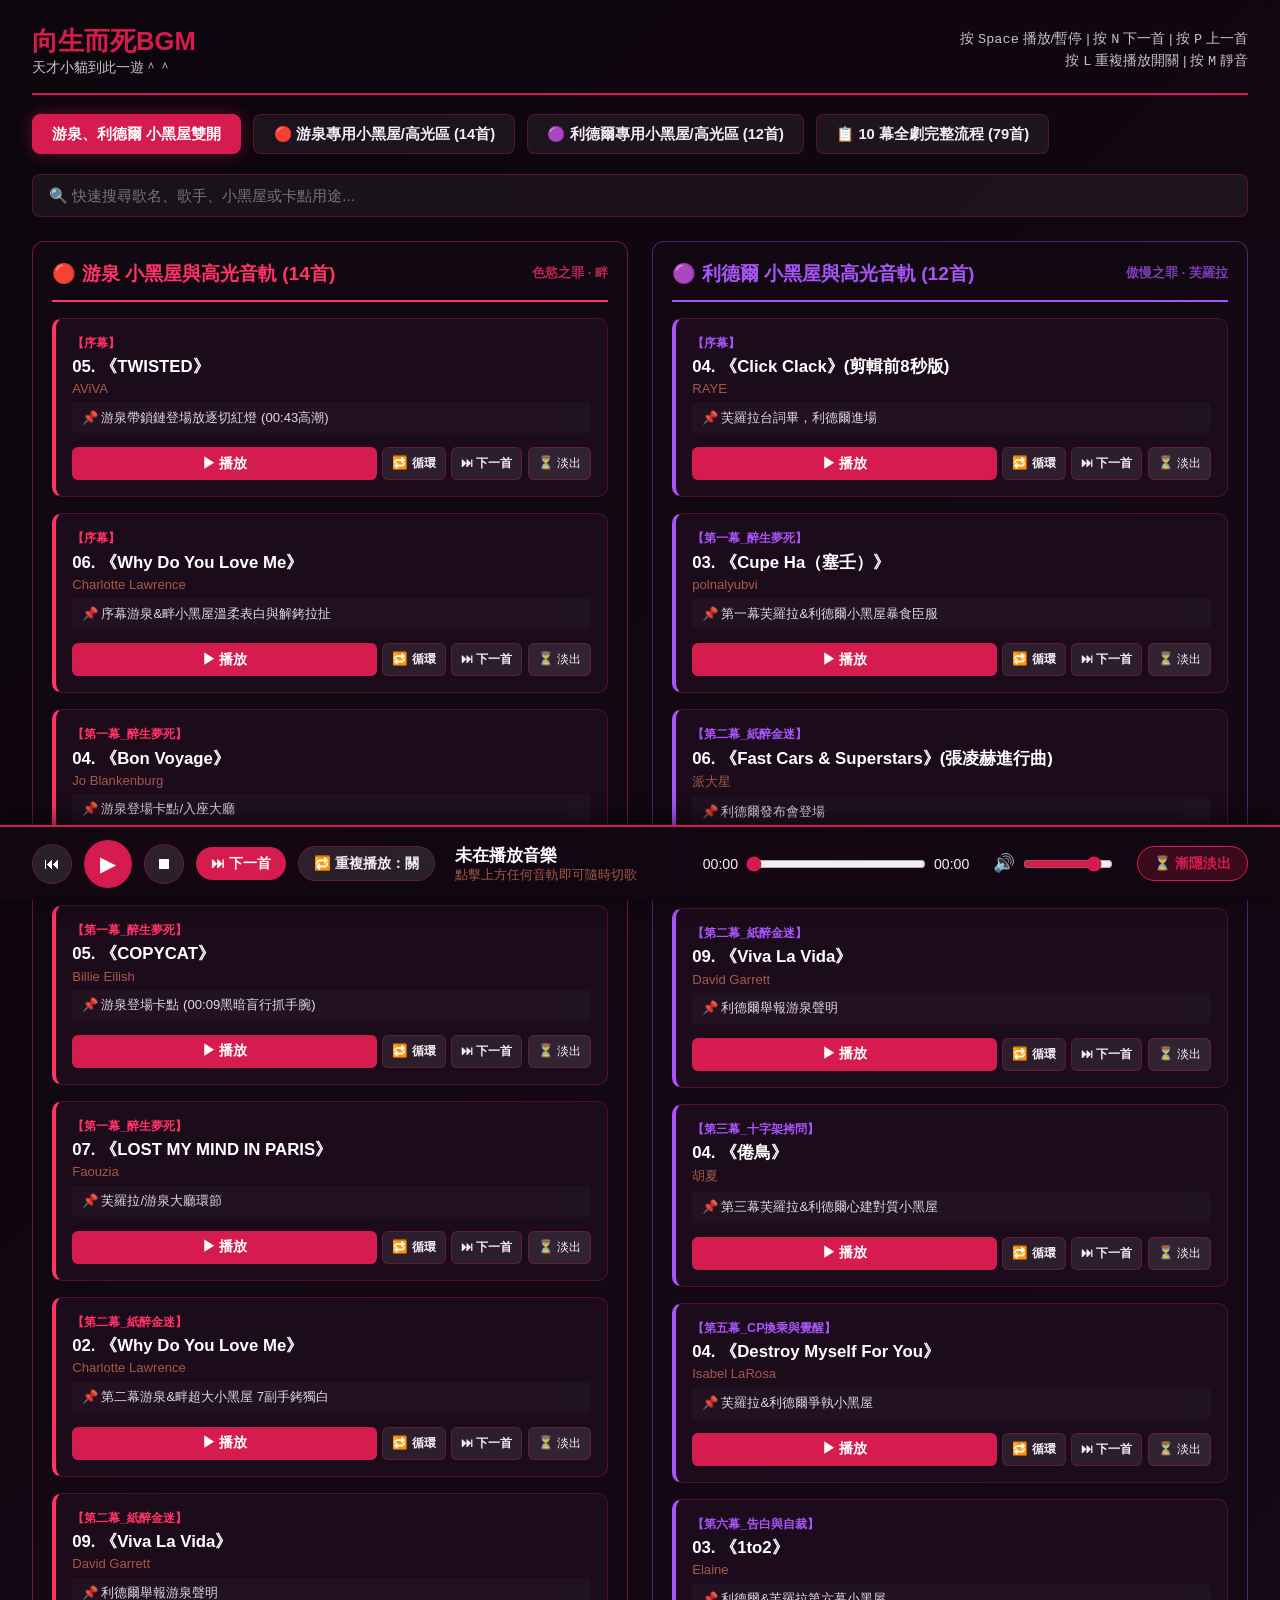
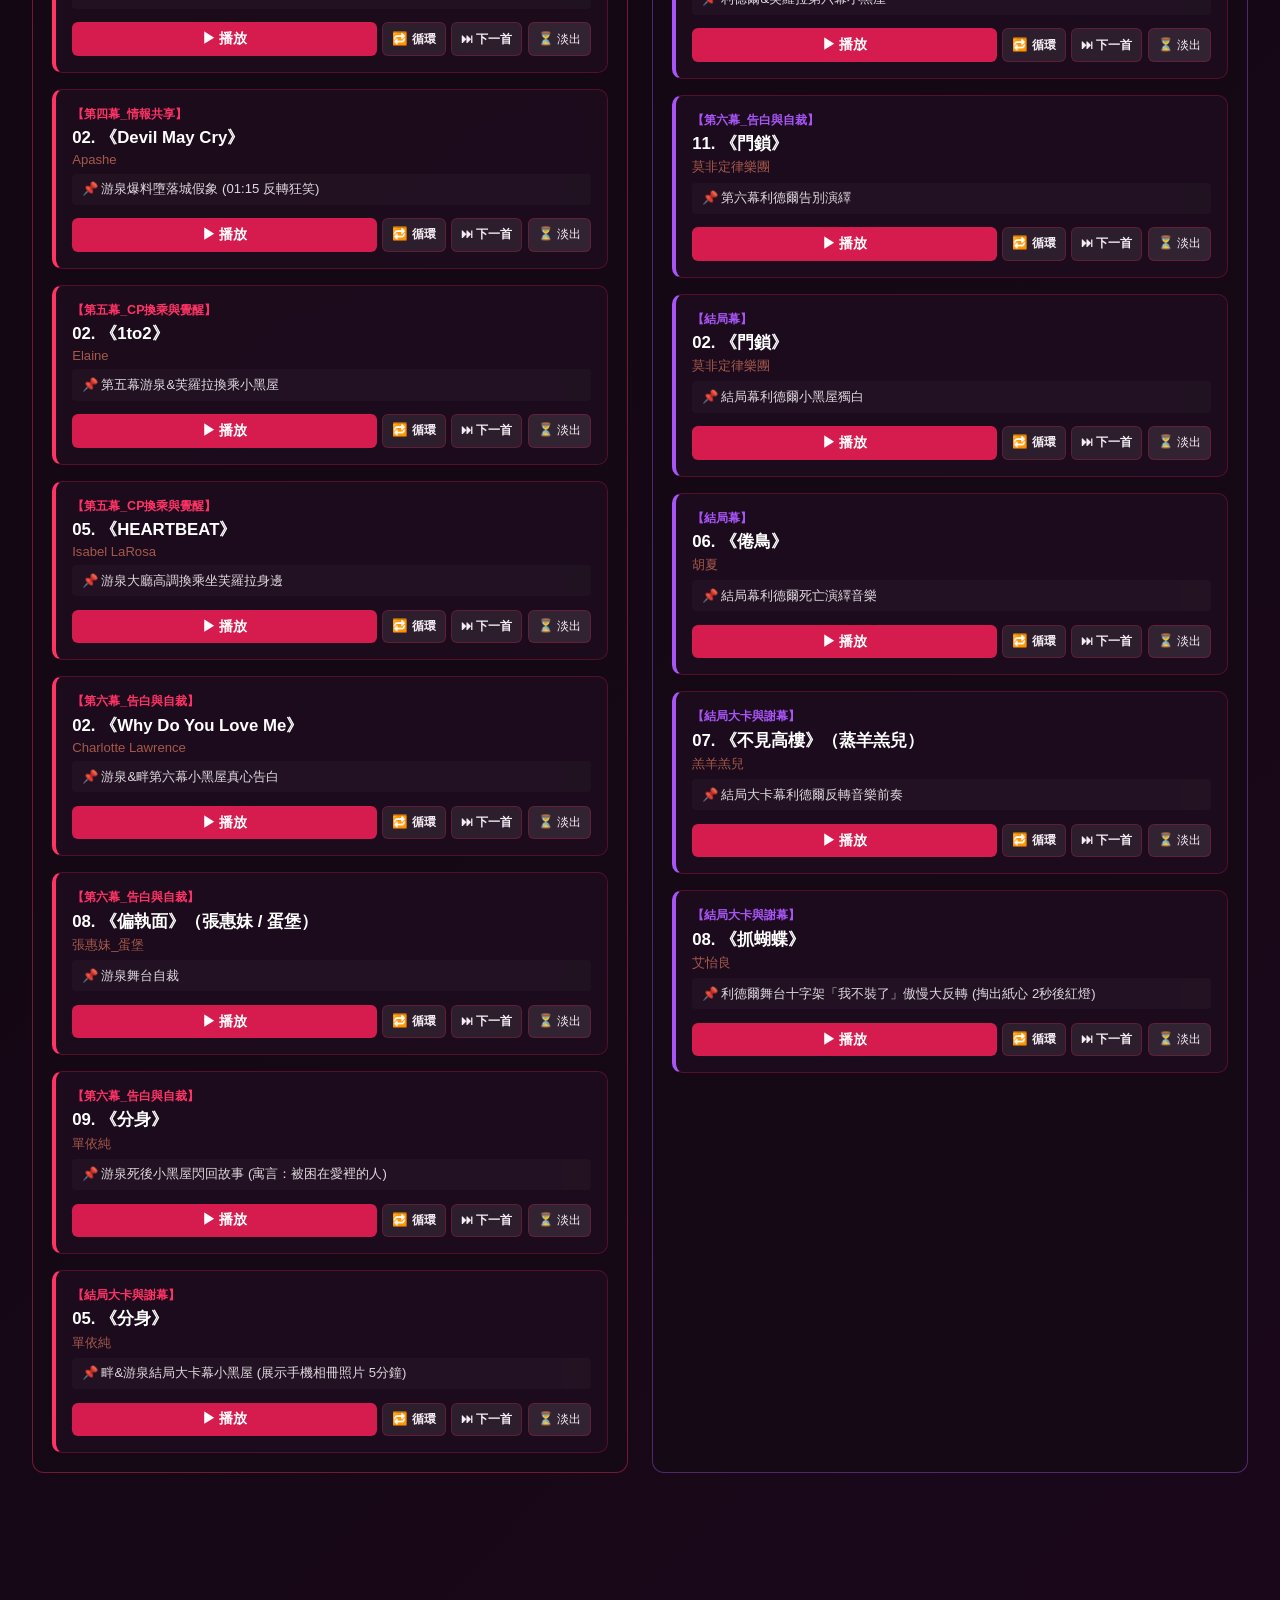
==== bgm/index.html @ a2fcfed9 "Restore custom text after concurrent agent override" ====
<!DOCTYPE html>
<html lang="zh-Hant"><head>
  <meta charset="UTF-8">
  <meta name="viewport" content="width=device-width, initial-scale=1.0">
  <title>向生而死BGM</title>
  <style>
    :root {
      --bg-color: #0d060d;
      --panel-bg: rgba(29, 13, 29, 0.9);
      --text-color: #f5eef5;
      --primary-color: #d61c4e;
      --accent-color: #e07a5f;
      --youquan-color: #ff3366;
      --liddell-color: #a855f7;
      --border-color: rgba(214, 28, 78, 0.3);
      --font-family: 'PingFang SC', 'PingFang TC', sans-serif;
    }

    * { box-sizing: border-box; margin: 0; padding: 0; }

    body {
      background: var(--bg-color);
      background-image: linear-gradient(135deg, #0d060d 0%, #1a081a 100%);
      color: var(--text-color);
      font-family: var(--font-family);
      padding: 1.5rem 2rem 6rem 2rem;
      min-height: 100vh;
    }

    header {
      display: flex; justify-content: space-between; align-items: center;
      border-bottom: 2px solid var(--primary-color); padding-bottom: 1rem; margin-bottom: 1.2rem;
    }
    header h1 { font-size: 1.6rem; color: var(--primary-color); font-weight: 800; }
    header p { font-size: 0.85rem; opacity: 0.8; }

    /* View Switcher Tabs */
    .view-switcher {
      display: flex; gap: 0.75rem; margin-bottom: 1.2rem; flex-wrap: wrap;
    }
    .tab-btn {
      background: rgba(255,255,255,0.06); border: 1px solid var(--border-color); color: var(--text-color);
      padding: 0.6rem 1.2rem; border-radius: 8px; font-size: 0.92rem; font-weight: bold; cursor: pointer; transition: all 0.2s;
    }
    .tab-btn:hover { background: rgba(255,255,255,0.15); }
    .tab-btn.active {
      background: var(--primary-color); color: #fff; border-color: var(--primary-color);
      box-shadow: 0 0 15px rgba(214, 28, 78, 0.4);
    }
    .tab-btn.tab-youquan.active {
      background: var(--youquan-color); border-color: var(--youquan-color);
      box-shadow: 0 0 15px rgba(255, 51, 102, 0.4);
    }
    .tab-btn.tab-liddell.active {
      background: var(--liddell-color); border-color: var(--liddell-color);
      box-shadow: 0 0 15px rgba(168, 85, 247, 0.4);
    }

    .search-box {
      width: 100%; padding: 0.75rem 1rem; border-radius: 8px; border: 1px solid var(--border-color);
      background: rgba(255,255,255,0.05); color: #fff; font-size: 0.95rem; margin-bottom: 1.5rem; outline: none;
    }
    .search-box:focus { border-color: var(--primary-color); }

    .act-group { margin-bottom: 2.2rem; }
    .act-title {
      font-size: 1.25rem; font-weight: 700; color: var(--accent-color);
      border-left: 4px solid var(--primary-color); padding-left: 0.6rem; margin-bottom: 0.85rem;
    }

    /* Dual Column Layout */
    .dual-container {
      display: grid; grid-template-columns: 1fr 1fr; gap: 1.5rem; margin-bottom: 2rem;
    }
    .column-panel {
      background: rgba(20, 10, 20, 0.6); border-radius: 12px; padding: 1.2rem; border: 1px solid rgba(255,255,255,0.1);
    }
    .column-panel.panel-youquan { border-color: rgba(255, 51, 102, 0.4); }
    .column-panel.panel-liddell { border-color: rgba(168, 85, 247, 0.4); }
    .column-header {
      font-size: 1.2rem; font-weight: 800; padding-bottom: 0.8rem; margin-bottom: 1rem; border-bottom: 2px solid;
      display: flex; align-items: center; justify-content: space-between;
    }
    .panel-youquan .column-header { color: var(--youquan-color); border-color: var(--youquan-color); }
    .panel-liddell .column-header { color: var(--liddell-color); border-color: var(--liddell-color); }

    .track-grid {
      display: grid; grid-template-columns: repeat(auto-fill, minmax(320px, 1fr)); gap: 1rem;
    }
    .single-col-grid {
      display: grid; grid-template-columns: 1fr; gap: 1rem;
    }

    .track-card {
      background: var(--panel-bg); border: 1px solid var(--border-color); border-radius: 10px;
      padding: 1rem; backdrop-filter: blur(10px); transition: all 0.2s; display: flex; flex-direction: column; justify-content: space-between;
    }
    .track-card:hover { border-color: var(--primary-color); transform: translateY(-2px); box-shadow: 0 4px 15px rgba(214, 28, 78, 0.2); }
    .track-card.playing {
      border-color: #ff2e63 !important;
      background: rgba(214, 28, 78, 0.25) !important;
      box-shadow: 0 0 20px rgba(214, 28, 78, 0.5) !important;
      transform: translateY(-2px);
    }
    .track-card.card-youquan { border-left: 4px solid var(--youquan-color); }
    .track-card.card-liddell { border-left: 4px solid var(--liddell-color); }

    .track-title { font-size: 1.05rem; font-weight: 700; color: #fff; margin-bottom: 0.2rem; }
    .track-artist { font-size: 0.82rem; opacity: 0.7; color: var(--accent-color); margin-bottom: 0.4rem; }
    .track-use { font-size: 0.82rem; opacity: 0.9; margin-bottom: 0.85rem; line-height: 1.4; background: rgba(255,255,255,0.03); padding: 0.4rem 0.6rem; border-radius: 4px; }

    .track-actions { display: flex; gap: 0.35rem; flex-wrap: wrap; }
    .btn-play {
      flex: 1.2; background: var(--primary-color); border: none; color: white; padding: 0.45rem 0.6rem;
      border-radius: 6px; font-weight: bold; cursor: pointer; font-size: 0.85rem; transition: background 0.2s;
    }
    .btn-play:hover { background: #f23b6c; }
    .btn-loop, .btn-next {
      background: rgba(255,255,255,0.08); border: 1px solid var(--border-color); color: var(--text-color);
      padding: 0.45rem 0.55rem; border-radius: 6px; font-size: 0.78rem; cursor: pointer; font-weight: bold; transition: all 0.2s;
    }
    .btn-loop:hover, .btn-next:hover { background: rgba(214, 28, 78, 0.3); border-color: var(--primary-color); color: #fff; }
    .btn-fade {
      background: rgba(255,255,255,0.1); border: 1px solid var(--border-color); color: var(--text-color);
      padding: 0.45rem 0.55rem; border-radius: 6px; font-size: 0.78rem; cursor: pointer;
    }
    .btn-fade:hover { background: rgba(255,255,255,0.2); }

    /* Sticky Player Bar */
    #soundboard-bar {
      position: fixed; bottom: 0; left: 0; right: 0; height: 75px;
      background: rgba(18, 8, 18, 0.98); border-top: 2px solid var(--primary-color);
      box-shadow: 0 -4px 25px rgba(0,0,0,0.6); backdrop-filter: blur(15px);
      display: flex; align-items: center; justify-content: space-between; padding: 0 2rem; z-index: 1000;
    }

    /* Editable Fields Styling */
    .editing-active [contenteditable="true"] {
      outline: 1px dashed rgba(255, 255, 255, 0.3);
      border-radius: 4px;
      padding: 2px 4px;
      transition: all 0.2s;
    }
    .editing-active [contenteditable="true"]:hover {
      background: rgba(255, 255, 255, 0.12);
      outline: 1px dashed var(--accent-color);
      cursor: text;
    }
    .editing-active [contenteditable="true"]:focus {
      background: rgba(255, 255, 255, 0.2);
      outline: 2px solid var(--primary-color);
      box-shadow: 0 0 10px rgba(214, 28, 78, 0.4);
    }
    .edit-toolbar {
      display: flex; gap: 0.75rem; align-items: center;
      background: rgba(214, 28, 78, 0.12); border: 1px solid var(--primary-color);
      padding: 0.6rem 1.2rem; border-radius: 10px; margin-bottom: 1.2rem; flex-wrap: wrap;
    }
    /* Toast Notification */
    #toast-container {
      position: fixed;
      top: 20px;
      left: 50%;
      transform: translateX(-50%);
      z-index: 10000;
      display: flex;
      flex-direction: column;
      gap: 10px;
      pointer-events: none;
    }
    .toast-msg {
      background: rgba(214, 28, 78, 0.95);
      color: #fff;
      padding: 12px 24px;
      border-radius: 8px;
      font-size: 1rem;
      font-weight: bold;
      box-shadow: 0 4px 15px rgba(0, 0, 0, 0.5);
      animation: toastFadeIn 0.3s ease, toastFadeOut 0.3s ease 2.2s forwards;
    }
    @keyframes toastFadeIn {
      from { opacity: 0; transform: translateY(-20px); }
      to { opacity: 1; transform: translateY(0); }
    }
    @keyframes toastFadeOut {
      from { opacity: 1; transform: translateY(0); }
      to { opacity: 0; transform: translateY(-20px); }
    }
  </style>
</head>
<body class="">

  <div id="toast-container"></div>

  <header>
    <div>
      <h1 spellcheck="false">向生而死BGM</h1>
      <p spellcheck="false">天才小貓到此一遊＾＾</p>
    </div>
    <div style="font-size: 0.85rem; opacity: 0.8; text-align: right; line-height: 1.5;">
      按 <code>Space</code> 播放/暫停 | 按 <code>N</code> 下一首 | 按 <code>P</code> 上一首<br>
      按 <code>L</code> 重複播放開關 | 按 <code>M</code> 靜音
    </div>
  </header>

  <!-- View Switcher -->
  <div class="view-switcher">
    <button class="tab-btn active" onclick="switchView('dual')">游泉、利德爾 小黑屋雙開</button>
    <button class="tab-btn tab-youquan" onclick="switchView('youquan')">🔴 游泉專用小黑屋/高光區 (14首)</button>
    <button class="tab-btn tab-liddell" onclick="switchView('liddell')">🟣 利德爾專用小黑屋/高光區 (12首)</button>
    <button class="tab-btn" onclick="switchView('all')">📋 10 幕全劇完整流程 (79首)</button>
  </div>

  <input type="text" class="search-box" id="search-input" placeholder="🔍 快速搜尋歌名、歌手、小黑屋或卡點用途..." oninput="filterTracks(this.value)">

  <!-- View 1: Dual Column (Default) -->
  <div id="view-dual" class="dual-container" style="display: grid;">
    <div class="column-panel panel-youquan">
      <div class="column-header">
        <span spellcheck="false">🔴 游泉 小黑屋與高光音軌 (14首)</span>
        <span style="font-size: 0.8rem; opacity: 0.7;" spellcheck="false">色慾之罪 · 畔</span>
      </div>
      <div class="single-col-grid">
        <div class="track-card card-youquan" data-search="《TWISTED》 AViVA 📌 游泉帶鎖鏈登場放逐切紅燈 (00:43高潮) 序幕 游泉 小黑屋">
          <div>
            <div style="font-size: 0.78rem; color: var(--youquan-color); font-weight: bold; margin-bottom: 0.2rem;" spellcheck="false">【序幕】</div>
            <div class="track-title" spellcheck="false">05. 《TWISTED》</div>
            <div class="track-artist" spellcheck="false">AViVA</div>
            <div class="track-use" spellcheck="false">📌 游泉帶鎖鏈登場放逐切紅燈 (00:43高潮)</div>
          </div>
          <div class="track-actions">
            <button class="btn-play" onclick="playAudio('音樂庫/01_序幕/05_TWISTED_AViVA.mp3', '《TWISTED》', '【序幕 · 游泉】', this)">▶ 播放</button>
            <button class="btn-loop" onclick="playAudioWithLoop('音樂庫/01_序幕/05_TWISTED_AViVA.mp3', '《TWISTED》', '【序幕 · 游泉】', this)">🔁 循環</button>
            <button class="btn-next" onclick="playNext()">⏭ 下一首</button>
            <button class="btn-fade" onclick="fadeOutAudio(3)">⏳ 淡出</button>
          </div>
        </div>
        <div class="track-card card-youquan" data-search="《Why Do You Love Me》 Charlotte Lawrence 📌 序幕游泉&amp;畔小黑屋溫柔表白與解銬拉扯 序幕 游泉 小黑屋">
          <div>
            <div style="font-size: 0.78rem; color: var(--youquan-color); font-weight: bold; margin-bottom: 0.2rem;" spellcheck="false">【序幕】</div>
            <div class="track-title" spellcheck="false">06. 《Why Do You Love Me》</div>
            <div class="track-artist" spellcheck="false">Charlotte Lawrence</div>
            <div class="track-use" spellcheck="false">📌 序幕游泉&amp;畔小黑屋溫柔表白與解銬拉扯</div>
          </div>
          <div class="track-actions">
            <button class="btn-play" onclick="playAudio('音樂庫/01_序幕/06_Why_Do_You_Love_Me_Charlotte_Lawrence.mp3', '《Why Do You Love Me》', '【序幕 · 游泉】', this)">▶ 播放</button>
            <button class="btn-loop" onclick="playAudioWithLoop('音樂庫/01_序幕/06_Why_Do_You_Love_Me_Charlotte_Lawrence.mp3', '《Why Do You Love Me》', '【序幕 · 游泉】', this)">🔁 循環</button>
            <button class="btn-next" onclick="playNext()">⏭ 下一首</button>
            <button class="btn-fade" onclick="fadeOutAudio(3)">⏳ 淡出</button>
          </div>
        </div>
        <div class="track-card card-youquan" data-search="《Bon Voyage》 Jo Blankenburg 📌 游泉登場卡點/入座大廳 第一幕_醉生夢死 游泉 小黑屋">
          <div>
            <div style="font-size: 0.78rem; color: var(--youquan-color); font-weight: bold; margin-bottom: 0.2rem;" spellcheck="false">【第一幕_醉生夢死】</div>
            <div class="track-title" spellcheck="false">04. 《Bon Voyage》</div>
            <div class="track-artist" spellcheck="false">Jo Blankenburg</div>
            <div class="track-use" spellcheck="false">📌 游泉登場卡點/入座大廳</div>
          </div>
          <div class="track-actions">
            <button class="btn-play" onclick="playAudio('音樂庫/02_第一幕_醉生夢死/04_Bon_Voyage_Jo_Blankenburg.mp3', '《Bon Voyage》', '【第一幕_醉生夢死 · 游泉】', this)">▶ 播放</button>
            <button class="btn-loop" onclick="playAudioWithLoop('音樂庫/02_第一幕_醉生夢死/04_Bon_Voyage_Jo_Blankenburg.mp3', '《Bon Voyage》', '【第一幕_醉生夢死 · 游泉】', this)">🔁 循環</button>
            <button class="btn-next" onclick="playNext()">⏭ 下一首</button>
            <button class="btn-fade" onclick="fadeOutAudio(3)">⏳ 淡出</button>
          </div>
        </div>
        <div class="track-card card-youquan" data-search="《COPYCAT》 Billie Eilish 📌 游泉登場卡點 (00:09黑暗盲行抓手腕) 第一幕_醉生夢死 游泉 小黑屋">
          <div>
            <div style="font-size: 0.78rem; color: var(--youquan-color); font-weight: bold; margin-bottom: 0.2rem;" spellcheck="false">【第一幕_醉生夢死】</div>
            <div class="track-title" spellcheck="false">05. 《COPYCAT》</div>
            <div class="track-artist" spellcheck="false">Billie Eilish</div>
            <div class="track-use" spellcheck="false">📌 游泉登場卡點 (00:09黑暗盲行抓手腕)</div>
          </div>
          <div class="track-actions">
            <button class="btn-play" onclick="playAudio('音樂庫/02_第一幕_醉生夢死/05_COPYCAT_Billie_Eilish.mp3', '《COPYCAT》', '【第一幕_醉生夢死 · 游泉】', this)">▶ 播放</button>
            <button class="btn-loop" onclick="playAudioWithLoop('音樂庫/02_第一幕_醉生夢死/05_COPYCAT_Billie_Eilish.mp3', '《COPYCAT》', '【第一幕_醉生夢死 · 游泉】', this)">🔁 循環</button>
            <button class="btn-next" onclick="playNext()">⏭ 下一首</button>
            <button class="btn-fade" onclick="fadeOutAudio(3)">⏳ 淡出</button>
          </div>
        </div>
        <div class="track-card card-youquan" data-search="《LOST MY MIND IN PARIS》 Faouzia 📌 芙羅拉/游泉大廳環節 第一幕_醉生夢死 游泉 小黑屋">
          <div>
            <div style="font-size: 0.78rem; color: var(--youquan-color); font-weight: bold; margin-bottom: 0.2rem;" spellcheck="false">【第一幕_醉生夢死】</div>
            <div class="track-title" spellcheck="false">07. 《LOST MY MIND IN PARIS》</div>
            <div class="track-artist" spellcheck="false">Faouzia</div>
            <div class="track-use" spellcheck="false">📌 芙羅拉/游泉大廳環節</div>
          </div>
          <div class="track-actions">
            <button class="btn-play" onclick="playAudio('音樂庫/02_第一幕_醉生夢死/07_LOST_MY_MIND_IN_PARIS_Faouzia.mp3', '《LOST MY MIND IN PARIS》', '【第一幕_醉生夢死 · 游泉】', this)">▶ 播放</button>
            <button class="btn-loop" onclick="playAudioWithLoop('音樂庫/02_第一幕_醉生夢死/07_LOST_MY_MIND_IN_PARIS_Faouzia.mp3', '《LOST MY MIND IN PARIS》', '【第一幕_醉生夢死 · 游泉】', this)">🔁 循環</button>
            <button class="btn-next" onclick="playNext()">⏭ 下一首</button>
            <button class="btn-fade" onclick="fadeOutAudio(3)">⏳ 淡出</button>
          </div>
        </div>
        <div class="track-card card-youquan" data-search="《Why Do You Love Me》 Charlotte Lawrence 📌 第二幕游泉&amp;畔超大小黑屋 7副手銬獨白 第二幕_紙醉金迷 游泉 小黑屋">
          <div>
            <div style="font-size: 0.78rem; color: var(--youquan-color); font-weight: bold; margin-bottom: 0.2rem;" spellcheck="false">【第二幕_紙醉金迷】</div>
            <div class="track-title" spellcheck="false">02. 《Why Do You Love Me》</div>
            <div class="track-artist" spellcheck="false">Charlotte Lawrence</div>
            <div class="track-use" spellcheck="false">📌 第二幕游泉&amp;畔超大小黑屋 7副手銬獨白</div>
          </div>
          <div class="track-actions">
            <button class="btn-play" onclick="playAudio('音樂庫/03_第二幕_紙醉金迷/02_Why_Do_You_Love_Me_Charlotte_Lawrence.mp3', '《Why Do You Love Me》', '【第二幕_紙醉金迷 · 游泉】', this)">▶ 播放</button>
            <button class="btn-loop" onclick="playAudioWithLoop('音樂庫/03_第二幕_紙醉金迷/02_Why_Do_You_Love_Me_Charlotte_Lawrence.mp3', '《Why Do You Love Me》', '【第二幕_紙醉金迷 · 游泉】', this)">🔁 循環</button>
            <button class="btn-next" onclick="playNext()">⏭ 下一首</button>
            <button class="btn-fade" onclick="fadeOutAudio(3)">⏳ 淡出</button>
          </div>
        </div>
        <div class="track-card card-youquan" data-search="《Viva La Vida》 David Garrett 📌 利德爾舉報游泉聲明 第二幕_紙醉金迷 游泉 小黑屋">
          <div>
            <div style="font-size: 0.78rem; color: var(--youquan-color); font-weight: bold; margin-bottom: 0.2rem;" spellcheck="false">【第二幕_紙醉金迷】</div>
            <div class="track-title" spellcheck="false">09. 《Viva La Vida》</div>
            <div class="track-artist" spellcheck="false">David Garrett</div>
            <div class="track-use" spellcheck="false">📌 利德爾舉報游泉聲明</div>
          </div>
          <div class="track-actions">
            <button class="btn-play" onclick="playAudio('音樂庫/03_第二幕_紙醉金迷/09_Viva_La_Vida_David_Garrett.mp3', '《Viva La Vida》', '【第二幕_紙醉金迷 · 游泉】', this)">▶ 播放</button>
            <button class="btn-loop" onclick="playAudioWithLoop('音樂庫/03_第二幕_紙醉金迷/09_Viva_La_Vida_David_Garrett.mp3', '《Viva La Vida》', '【第二幕_紙醉金迷 · 游泉】', this)">🔁 循環</button>
            <button class="btn-next" onclick="playNext()">⏭ 下一首</button>
            <button class="btn-fade" onclick="fadeOutAudio(3)">⏳ 淡出</button>
          </div>
        </div>
        <div class="track-card card-youquan" data-search="《Devil May Cry》 Apashe 📌 游泉爆料墮落城假象 (01:15 反轉狂笑) 第四幕_情報共享 游泉 小黑屋">
          <div>
            <div style="font-size: 0.78rem; color: var(--youquan-color); font-weight: bold; margin-bottom: 0.2rem;" spellcheck="false">【第四幕_情報共享】</div>
            <div class="track-title" spellcheck="false">02. 《Devil May Cry》</div>
            <div class="track-artist" spellcheck="false">Apashe</div>
            <div class="track-use" spellcheck="false">📌 游泉爆料墮落城假象 (01:15 反轉狂笑)</div>
          </div>
          <div class="track-actions">
            <button class="btn-play" onclick="playAudio('音樂庫/05_第四幕_情報共享/02_Devil_May_Cry_Apashe.mp3', '《Devil May Cry》', '【第四幕_情報共享 · 游泉】', this)">▶ 播放</button>
            <button class="btn-loop" onclick="playAudioWithLoop('音樂庫/05_第四幕_情報共享/02_Devil_May_Cry_Apashe.mp3', '《Devil May Cry》', '【第四幕_情報共享 · 游泉】', this)">🔁 循環</button>
            <button class="btn-next" onclick="playNext()">⏭ 下一首</button>
            <button class="btn-fade" onclick="fadeOutAudio(3)">⏳ 淡出</button>
          </div>
        </div>
        <div class="track-card card-youquan" data-search="《1to2》 Elaine 📌 第五幕游泉&amp;芙羅拉換乘小黑屋 第五幕_CP換乘與覺醒 游泉 小黑屋">
          <div>
            <div style="font-size: 0.78rem; color: var(--youquan-color); font-weight: bold; margin-bottom: 0.2rem;" spellcheck="false">【第五幕_CP換乘與覺醒】</div>
            <div class="track-title" spellcheck="false">02. 《1to2》</div>
            <div class="track-artist" spellcheck="false">Elaine</div>
            <div class="track-use" spellcheck="false">📌 第五幕游泉&amp;芙羅拉換乘小黑屋</div>
          </div>
          <div class="track-actions">
            <button class="btn-play" onclick="playAudio('音樂庫/06_第五幕_CP換乘與覺醒/02_1to2_Elaine.mp3', '《1to2》', '【第五幕_CP換乘與覺醒 · 游泉】', this)">▶ 播放</button>
            <button class="btn-loop" onclick="playAudioWithLoop('音樂庫/06_第五幕_CP換乘與覺醒/02_1to2_Elaine.mp3', '《1to2》', '【第五幕_CP換乘與覺醒 · 游泉】', this)">🔁 循環</button>
            <button class="btn-next" onclick="playNext()">⏭ 下一首</button>
            <button class="btn-fade" onclick="fadeOutAudio(3)">⏳ 淡出</button>
          </div>
        </div>
        <div class="track-card card-youquan" data-search="《HEARTBEAT》 Isabel LaRosa 📌 游泉大廳高調換乘坐芙羅拉身邊 第五幕_CP換乘與覺醒 游泉 小黑屋">
          <div>
            <div style="font-size: 0.78rem; color: var(--youquan-color); font-weight: bold; margin-bottom: 0.2rem;" spellcheck="false">【第五幕_CP換乘與覺醒】</div>
            <div class="track-title" spellcheck="false">05. 《HEARTBEAT》</div>
            <div class="track-artist" spellcheck="false">Isabel LaRosa</div>
            <div class="track-use" spellcheck="false">📌 游泉大廳高調換乘坐芙羅拉身邊</div>
          </div>
          <div class="track-actions">
            <button class="btn-play" onclick="playAudio('音樂庫/06_第五幕_CP換乘與覺醒/05_HEARTBEAT_Isabel_LaRosa.mp3', '《HEARTBEAT》', '【第五幕_CP換乘與覺醒 · 游泉】', this)">▶ 播放</button>
            <button class="btn-loop" onclick="playAudioWithLoop('音樂庫/06_第五幕_CP換乘與覺醒/05_HEARTBEAT_Isabel_LaRosa.mp3', '《HEARTBEAT》', '【第五幕_CP換乘與覺醒 · 游泉】', this)">🔁 循環</button>
            <button class="btn-next" onclick="playNext()">⏭ 下一首</button>
            <button class="btn-fade" onclick="fadeOutAudio(3)">⏳ 淡出</button>
          </div>
        </div>
        <div class="track-card card-youquan" data-search="《Why Do You Love Me》 Charlotte Lawrence 📌 游泉&amp;畔第六幕小黑屋真心告白 第六幕_告白與自裁 游泉 小黑屋">
          <div>
            <div style="font-size: 0.78rem; color: var(--youquan-color); font-weight: bold; margin-bottom: 0.2rem;" spellcheck="false">【第六幕_告白與自裁】</div>
            <div class="track-title" spellcheck="false">02. 《Why Do You Love Me》</div>
            <div class="track-artist" spellcheck="false">Charlotte Lawrence</div>
            <div class="track-use" spellcheck="false">📌 游泉&amp;畔第六幕小黑屋真心告白</div>
          </div>
          <div class="track-actions">
            <button class="btn-play" onclick="playAudio('音樂庫/07_第六幕_告白與自裁/02_Why_Do_You_Love_Me_Charlotte_Lawrence.mp3', '《Why Do You Love Me》', '【第六幕_告白與自裁 · 游泉】', this)">▶ 播放</button>
            <button class="btn-loop" onclick="playAudioWithLoop('音樂庫/07_第六幕_告白與自裁/02_Why_Do_You_Love_Me_Charlotte_Lawrence.mp3', '《Why Do You Love Me》', '【第六幕_告白與自裁 · 游泉】', this)">🔁 循環</button>
            <button class="btn-next" onclick="playNext()">⏭ 下一首</button>
            <button class="btn-fade" onclick="fadeOutAudio(3)">⏳ 淡出</button>
          </div>
        </div>
        <div class="track-card card-youquan" data-search="《偏執面》 張惠妹_蛋堡 📌 游泉舞台自裁名場面 (00:39阿妹唱完拉小音量，低語「我只想要你愛我」) [已更正對齊網易雲 28754100] 第六幕_告白與自裁 游泉 小黑屋">
          <div>
            <div style="font-size: 0.78rem; color: var(--youquan-color); font-weight: bold; margin-bottom: 0.2rem;" spellcheck="false">【第六幕_告白與自裁】</div>
            <div class="track-title" spellcheck="false">08. 《偏執面》（張惠妹 / 蛋堡）</div>
            <div class="track-artist" spellcheck="false">張惠妹_蛋堡</div>
            <div class="track-use" spellcheck="false">📌 游泉舞台自裁</div>
          </div>
          <div class="track-actions">
            <button class="btn-play" onclick="playAudio('音樂庫/07_第六幕_告白與自裁/08_偏執面_張惠妹_蛋堡.mp3', '《偏執面》', '【第六幕_告白與自裁 · 游泉】', this)">▶ 播放</button>
            <button class="btn-loop" onclick="playAudioWithLoop('音樂庫/07_第六幕_告白與自裁/08_偏執面_張惠妹_蛋堡.mp3', '《偏執面》', '【第六幕_告白與自裁 · 游泉】', this)">🔁 循環</button>
            <button class="btn-next" onclick="playNext()">⏭ 下一首</button>
            <button class="btn-fade" onclick="fadeOutAudio(3)">⏳ 淡出</button>
          </div>
        </div>
        <div class="track-card card-youquan" data-search="《分身》 單依純 📌 游泉死後小黑屋閃回故事 (寓言：被困在愛裡的人) 第六幕_告白與自裁 游泉 小黑屋">
          <div>
            <div style="font-size: 0.78rem; color: var(--youquan-color); font-weight: bold; margin-bottom: 0.2rem;" spellcheck="false">【第六幕_告白與自裁】</div>
            <div class="track-title" spellcheck="false">09. 《分身》</div>
            <div class="track-artist" spellcheck="false">單依純</div>
            <div class="track-use" spellcheck="false">📌 游泉死後小黑屋閃回故事 (寓言：被困在愛裡的人)</div>
          </div>
          <div class="track-actions">
            <button class="btn-play" onclick="playAudio('音樂庫/07_第六幕_告白與自裁/09_分身_單依純.mp3', '《分身》', '【第六幕_告白與自裁 · 游泉】', this)">▶ 播放</button>
            <button class="btn-loop" onclick="playAudioWithLoop('音樂庫/07_第六幕_告白與自裁/09_分身_單依純.mp3', '《分身》', '【第六幕_告白與自裁 · 游泉】', this)">🔁 循環</button>
            <button class="btn-next" onclick="playNext()">⏭ 下一首</button>
            <button class="btn-fade" onclick="fadeOutAudio(3)">⏳ 淡出</button>
          </div>
        </div>
        <div class="track-card card-youquan" data-search="《分身》 單依純 📌 畔&amp;游泉結局大卡幕小黑屋 (展示手機相冊照片 5分鐘) 結局大卡與謝幕 游泉 小黑屋">
          <div>
            <div style="font-size: 0.78rem; color: var(--youquan-color); font-weight: bold; margin-bottom: 0.2rem;" spellcheck="false">【結局大卡與謝幕】</div>
            <div class="track-title" spellcheck="false">05. 《分身》</div>
            <div class="track-artist" spellcheck="false">單依純</div>
            <div class="track-use" spellcheck="false">📌 畔&amp;游泉結局大卡幕小黑屋 (展示手機相冊照片 5分鐘)</div>
          </div>
          <div class="track-actions">
            <button class="btn-play" onclick="playAudio('音樂庫/09_結局大卡與謝幕/05_分身_單依純.mp3', '《分身》', '【結局大卡與謝幕 · 游泉】', this)">▶ 播放</button>
            <button class="btn-loop" onclick="playAudioWithLoop('音樂庫/09_結局大卡與謝幕/05_分身_單依純.mp3', '《分身》', '【結局大卡與謝幕 · 游泉】', this)">🔁 循環</button>
            <button class="btn-next" onclick="playNext()">⏭ 下一首</button>
            <button class="btn-fade" onclick="fadeOutAudio(3)">⏳ 淡出</button>
          </div>
        </div>
      </div>
    </div>

    <div class="column-panel panel-liddell">
      <div class="column-header">
        <span spellcheck="false">🟣 利德爾 小黑屋與高光音軌 (12首)</span>
        <span style="font-size: 0.8rem; opacity: 0.7;" spellcheck="false">傲慢之罪 · 芙羅拉</span>
      </div>
      <div class="single-col-grid">
        <div class="track-card card-liddell" data-search="《Click Clack》(剪輯前8秒版) RAYE 📌 芙羅拉台詞畢，利德爾進場 (已裁切前8秒音軌，即點即播進高潮) 序幕 利德爾 利德尔 小黑屋">
          <div>
            <div style="font-size: 0.78rem; color: var(--liddell-color); font-weight: bold; margin-bottom: 0.2rem;" spellcheck="false">【序幕】</div>
            <div class="track-title" spellcheck="false">04. 《Click Clack》(剪輯前8秒版)</div>
            <div class="track-artist" spellcheck="false">RAYE</div>
            <div class="track-use" spellcheck="false">📌 芙羅拉台詞畢，利德爾進場&nbsp;</div>
          </div>
          <div class="track-actions">
            <button class="btn-play" onclick="playAudio('音樂庫/01_序幕/04_Click_Clack_RAYE.mp3', '《Click Clack》(剪輯前8秒版)', '【序幕 · 利德爾】', this)">▶ 播放</button>
            <button class="btn-loop" onclick="playAudioWithLoop('音樂庫/01_序幕/04_Click_Clack_RAYE.mp3', '《Click Clack》(剪輯前8秒版)', '【序幕 · 利德爾】', this)">🔁 循環</button>
            <button class="btn-next" onclick="playNext()">⏭ 下一首</button>
            <button class="btn-fade" onclick="fadeOutAudio(3)">⏳ 淡出</button>
          </div>
        </div>
        <div class="track-card card-liddell" data-search="《Cupe Ha（塞壬）》 polnalyubvi 📌 第一幕芙羅拉&amp;利德爾小黑屋暴食臣服 第一幕_醉生夢死 利德爾 利德尔 小黑屋">
          <div>
            <div style="font-size: 0.78rem; color: var(--liddell-color); font-weight: bold; margin-bottom: 0.2rem;" spellcheck="false">【第一幕_醉生夢死】</div>
            <div class="track-title" spellcheck="false">03. 《Cupe Ha（塞壬）》</div>
            <div class="track-artist" spellcheck="false">polnalyubvi</div>
            <div class="track-use" spellcheck="false">📌 第一幕芙羅拉&amp;利德爾小黑屋暴食臣服</div>
          </div>
          <div class="track-actions">
            <button class="btn-play" onclick="playAudio('音樂庫/02_第一幕_醉生夢死/03_Cupe_Ha（塞壬）_polnalyubvi.mp3', '《Cupe Ha（塞壬）》', '【第一幕_醉生夢死 · 利德爾】', this)">▶ 播放</button>
            <button class="btn-loop" onclick="playAudioWithLoop('音樂庫/02_第一幕_醉生夢死/03_Cupe_Ha（塞壬）_polnalyubvi.mp3', '《Cupe Ha（塞壬）》', '【第一幕_醉生夢死 · 利德爾】', this)">🔁 循環</button>
            <button class="btn-next" onclick="playNext()">⏭ 下一首</button>
            <button class="btn-fade" onclick="fadeOutAudio(3)">⏳ 淡出</button>
          </div>
        </div>
        <div class="track-card card-liddell" data-search="《張凌赫進行曲》 派大星 📌 利德爾發布會登場 (已更正為《Fast Cars &amp; Superstars》SONY Remix 正式版) 第二幕_紙醉金迷 利德爾 利德尔 小黑屋">
          <div>
            <div style="font-size: 0.78rem; color: var(--liddell-color); font-weight: bold; margin-bottom: 0.2rem;" spellcheck="false">【第二幕_紙醉金迷】</div>
            <div class="track-title" spellcheck="false">06. 《Fast Cars &amp; Superstars》(張凌赫進行曲)</div>
            <div class="track-artist" spellcheck="false">派大星</div>
            <div class="track-use" spellcheck="false">📌 利德爾發布會登場</div>
          </div>
          <div class="track-actions">
            <button class="btn-play" onclick="playAudio('音樂庫/03_第二幕_紙醉金迷/06_張凌赫進行曲_派大星.mp3', '《張凌赫進行曲》', '【第二幕_紙醉金迷 · 利德爾】', this)">▶ 播放</button>
            <button class="btn-loop" onclick="playAudioWithLoop('音樂庫/03_第二幕_紙醉金迷/06_張凌赫進行曲_派大星.mp3', '《張凌赫進行曲》', '【第二幕_紙醉金迷 · 利德爾】', this)">🔁 循環</button>
            <button class="btn-next" onclick="playNext()">⏭ 下一首</button>
            <button class="btn-fade" onclick="fadeOutAudio(3)">⏳ 淡出</button>
          </div>
        </div>
        <div class="track-card card-liddell" data-search="《Viva La Vida》 David Garrett 📌 利德爾舉報游泉聲明 第二幕_紙醉金迷 利德爾 利德尔 小黑屋">
          <div>
            <div style="font-size: 0.78rem; color: var(--liddell-color); font-weight: bold; margin-bottom: 0.2rem;" spellcheck="false">【第二幕_紙醉金迷】</div>
            <div class="track-title" spellcheck="false">09. 《Viva La Vida》</div>
            <div class="track-artist" spellcheck="false">David Garrett</div>
            <div class="track-use" spellcheck="false">📌 利德爾舉報游泉聲明</div>
          </div>
          <div class="track-actions">
            <button class="btn-play" onclick="playAudio('音樂庫/03_第二幕_紙醉金迷/09_Viva_La_Vida_David_Garrett.mp3', '《Viva La Vida》', '【第二幕_紙醉金迷 · 利德爾】', this)">▶ 播放</button>
            <button class="btn-loop" onclick="playAudioWithLoop('音樂庫/03_第二幕_紙醉金迷/09_Viva_La_Vida_David_Garrett.mp3', '《Viva La Vida》', '【第二幕_紙醉金迷 · 利德爾】', this)">🔁 循環</button>
            <button class="btn-next" onclick="playNext()">⏭ 下一首</button>
            <button class="btn-fade" onclick="fadeOutAudio(3)">⏳ 淡出</button>
          </div>
        </div>
        <div class="track-card card-liddell" data-search="《倦鳥》 胡夏 📌 第三幕芙羅拉&amp;利德爾心建對質小黑屋 第三幕_十字架拷問 利德爾 利德尔 小黑屋">
          <div>
            <div style="font-size: 0.78rem; color: var(--liddell-color); font-weight: bold; margin-bottom: 0.2rem;" spellcheck="false">【第三幕_十字架拷問】</div>
            <div class="track-title" spellcheck="false">04. 《倦鳥》</div>
            <div class="track-artist" spellcheck="false">胡夏</div>
            <div class="track-use" spellcheck="false">📌 第三幕芙羅拉&amp;利德爾心建對質小黑屋</div>
          </div>
          <div class="track-actions">
            <button class="btn-play" onclick="playAudio('音樂庫/04_第三幕_十字架拷問/04_倦鳥_胡夏.mp3', '《倦鳥》', '【第三幕_十字架拷問 · 利德爾】', this)">▶ 播放</button>
            <button class="btn-loop" onclick="playAudioWithLoop('音樂庫/04_第三幕_十字架拷問/04_倦鳥_胡夏.mp3', '《倦鳥》', '【第三幕_十字架拷問 · 利德爾】', this)">🔁 循環</button>
            <button class="btn-next" onclick="playNext()">⏭ 下一首</button>
            <button class="btn-fade" onclick="fadeOutAudio(3)">⏳ 淡出</button>
          </div>
        </div>
        <div class="track-card card-liddell" data-search="《Destroy Myself For You》 Isabel LaRosa 📌 芙羅拉&amp;利德爾爭執小黑屋 第五幕_CP換乘與覺醒 利德爾 利德尔 小黑屋">
          <div>
            <div style="font-size: 0.78rem; color: var(--liddell-color); font-weight: bold; margin-bottom: 0.2rem;" spellcheck="false">【第五幕_CP換乘與覺醒】</div>
            <div class="track-title" spellcheck="false">04. 《Destroy Myself For You》</div>
            <div class="track-artist" spellcheck="false">Isabel LaRosa</div>
            <div class="track-use" spellcheck="false">📌 芙羅拉&amp;利德爾爭執小黑屋</div>
          </div>
          <div class="track-actions">
            <button class="btn-play" onclick="playAudio('音樂庫/06_第五幕_CP換乘與覺醒/04_Destroy_Myself_For_You_Isabel_LaRosa.mp3', '《Destroy Myself For You》', '【第五幕_CP換乘與覺醒 · 利德爾】', this)">▶ 播放</button>
            <button class="btn-loop" onclick="playAudioWithLoop('音樂庫/06_第五幕_CP換乘與覺醒/04_Destroy_Myself_For_You_Isabel_LaRosa.mp3', '《Destroy Myself For You》', '【第五幕_CP換乘與覺醒 · 利德爾】', this)">🔁 循環</button>
            <button class="btn-next" onclick="playNext()">⏭ 下一首</button>
            <button class="btn-fade" onclick="fadeOutAudio(3)">⏳ 淡出</button>
          </div>
        </div>
        <div class="track-card card-liddell" data-search="《1to2》 Elaine 📌 利德爾&amp;芙羅拉第六幕小黑屋 第六幕_告白與自裁 利德爾 利德尔 小黑屋">
          <div>
            <div style="font-size: 0.78rem; color: var(--liddell-color); font-weight: bold; margin-bottom: 0.2rem;" spellcheck="false">【第六幕_告白與自裁】</div>
            <div class="track-title" spellcheck="false">03. 《1to2》</div>
            <div class="track-artist" spellcheck="false">Elaine</div>
            <div class="track-use" spellcheck="false">📌 利德爾&amp;芙羅拉第六幕小黑屋</div>
          </div>
          <div class="track-actions">
            <button class="btn-play" onclick="playAudio('音樂庫/07_第六幕_告白與自裁/03_1to2_Elaine.mp3', '《1to2》', '【第六幕_告白與自裁 · 利德爾】', this)">▶ 播放</button>
            <button class="btn-loop" onclick="playAudioWithLoop('音樂庫/07_第六幕_告白與自裁/03_1to2_Elaine.mp3', '《1to2》', '【第六幕_告白與自裁 · 利德爾】', this)">🔁 循環</button>
            <button class="btn-next" onclick="playNext()">⏭ 下一首</button>
            <button class="btn-fade" onclick="fadeOutAudio(3)">⏳ 淡出</button>
          </div>
        </div>
        <div class="track-card card-liddell" data-search="《門鎖》 莫非定律樂團 📌 第六幕利德爾告別演繹 第六幕_告白與自裁 利德爾 利德尔 小黑屋">
          <div>
            <div style="font-size: 0.78rem; color: var(--liddell-color); font-weight: bold; margin-bottom: 0.2rem;" spellcheck="false">【第六幕_告白與自裁】</div>
            <div class="track-title" spellcheck="false">11. 《門鎖》</div>
            <div class="track-artist" spellcheck="false">莫非定律樂團</div>
            <div class="track-use" spellcheck="false">📌 第六幕利德爾告別演繹</div>
          </div>
          <div class="track-actions">
            <button class="btn-play" onclick="playAudio('音樂庫/07_第六幕_告白與自裁/11_門鎖_莫非定律樂團.mp3', '《門鎖》', '【第六幕_告白與自裁 · 利德爾】', this)">▶ 播放</button>
            <button class="btn-loop" onclick="playAudioWithLoop('音樂庫/07_第六幕_告白與自裁/11_門鎖_莫非定律樂團.mp3', '《門鎖》', '【第六幕_告白與自裁 · 利德爾】', this)">🔁 循環</button>
            <button class="btn-next" onclick="playNext()">⏭ 下一首</button>
            <button class="btn-fade" onclick="fadeOutAudio(3)">⏳ 淡出</button>
          </div>
        </div>
        <div class="track-card card-liddell" data-search="《門鎖》 莫非定律樂團 📌 結局幕利德爾小黑屋獨白 結局幕 利德爾 利德尔 小黑屋">
          <div>
            <div style="font-size: 0.78rem; color: var(--liddell-color); font-weight: bold; margin-bottom: 0.2rem;" spellcheck="false">【結局幕】</div>
            <div class="track-title" spellcheck="false">02. 《門鎖》</div>
            <div class="track-artist" spellcheck="false">莫非定律樂團</div>
            <div class="track-use" spellcheck="false">📌 結局幕利德爾小黑屋獨白</div>
          </div>
          <div class="track-actions">
            <button class="btn-play" onclick="playAudio('音樂庫/08_結局幕/02_門鎖_莫非定律樂團.mp3', '《門鎖》', '【結局幕 · 利德爾】', this)">▶ 播放</button>
            <button class="btn-loop" onclick="playAudioWithLoop('音樂庫/08_結局幕/02_門鎖_莫非定律樂團.mp3', '《門鎖》', '【結局幕 · 利德爾】', this)">🔁 循環</button>
            <button class="btn-next" onclick="playNext()">⏭ 下一首</button>
            <button class="btn-fade" onclick="fadeOutAudio(3)">⏳ 淡出</button>
          </div>
        </div>
        <div class="track-card card-liddell" data-search="《倦鳥》 胡夏 📌 結局幕利德爾死亡演繹音樂 結局幕 利德爾 利德尔 小黑屋">
          <div>
            <div style="font-size: 0.78rem; color: var(--liddell-color); font-weight: bold; margin-bottom: 0.2rem;" spellcheck="false">【結局幕】</div>
            <div class="track-title" spellcheck="false">06. 《倦鳥》</div>
            <div class="track-artist" spellcheck="false">胡夏</div>
            <div class="track-use" spellcheck="false">📌 結局幕利德爾死亡演繹音樂</div>
          </div>
          <div class="track-actions">
            <button class="btn-play" onclick="playAudio('音樂庫/08_結局幕/06_倦鳥_胡夏.mp3', '《倦鳥》', '【結局幕 · 利德爾】', this)">▶ 播放</button>
            <button class="btn-loop" onclick="playAudioWithLoop('音樂庫/08_結局幕/06_倦鳥_胡夏.mp3', '《倦鳥》', '【結局幕 · 利德爾】', this)">🔁 循環</button>
            <button class="btn-next" onclick="playNext()">⏭ 下一首</button>
            <button class="btn-fade" onclick="fadeOutAudio(3)">⏳ 淡出</button>
          </div>
        </div>
        <div class="track-card card-liddell" data-search="《不見高樓》 羔羊羔兒 📌 結局大卡幕利德爾反轉音樂前奏 [已更正對齊網易雲 3316564781] 結局大卡與謝幕 利德爾 利德尔 小黑屋">
          <div>
            <div style="font-size: 0.78rem; color: var(--liddell-color); font-weight: bold; margin-bottom: 0.2rem;" spellcheck="false">【結局大卡與謝幕】</div>
            <div class="track-title" spellcheck="false">07. 《不見高樓》（蒸羊羔兒）</div>
            <div class="track-artist" spellcheck="false">羔羊羔兒</div>
            <div class="track-use" spellcheck="false">📌 結局大卡幕利德爾反轉音樂前奏&nbsp;</div>
          </div>
          <div class="track-actions">
            <button class="btn-play" onclick="playAudio('音樂庫/09_結局大卡與謝幕/07_不見高樓_蒸羊羔兒.mp3', '《不見高樓》', '【結局大卡與謝幕 · 利德爾】', this)">▶ 播放</button>
            <button class="btn-loop" onclick="playAudioWithLoop('音樂庫/09_結局大卡與謝幕/07_不見高樓_蒸羊羔兒.mp3', '《不見高樓》', '【結局大卡與謝幕 · 利德爾】', this)">🔁 循環</button>
            <button class="btn-next" onclick="playNext()">⏭ 下一首</button>
            <button class="btn-fade" onclick="fadeOutAudio(3)">⏳ 淡出</button>
          </div>
        </div>
        <div class="track-card card-liddell" data-search="《抓蝴蝶》 艾怡良 📌 利德爾舞台十字架「我不裝了」傲慢大反轉 (掏出紙心 2秒後紅燈) 結局大卡與謝幕 利德爾 利德尔 小黑屋">
          <div>
            <div style="font-size: 0.78rem; color: var(--liddell-color); font-weight: bold; margin-bottom: 0.2rem;" spellcheck="false">【結局大卡與謝幕】</div>
            <div class="track-title" spellcheck="false">08. 《抓蝴蝶》</div>
            <div class="track-artist" spellcheck="false">艾怡良</div>
            <div class="track-use" spellcheck="false">📌 利德爾舞台十字架「我不裝了」傲慢大反轉 (掏出紙心 2秒後紅燈)</div>
          </div>
          <div class="track-actions">
            <button class="btn-play" onclick="playAudio('音樂庫/09_結局大卡與謝幕/08_抓蝴蝶_艾怡良.mp3', '《抓蝴蝶》', '【結局大卡與謝幕 · 利德爾】', this)">▶ 播放</button>
            <button class="btn-loop" onclick="playAudioWithLoop('音樂庫/09_結局大卡與謝幕/08_抓蝴蝶_艾怡良.mp3', '《抓蝴蝶》', '【結局大卡與謝幕 · 利德爾】', this)">🔁 循環</button>
            <button class="btn-next" onclick="playNext()">⏭ 下一首</button>
            <button class="btn-fade" onclick="fadeOutAudio(3)">⏳ 淡出</button>
          </div>
        </div>
      </div>
    </div>
  </div>

  <!-- View 2: Youquan Only -->
  <div id="view-youquan" class="view-panel" style="display: none;">
    <div class="act-title" style="color: var(--youquan-color); border-color: var(--youquan-color);" spellcheck="false">🔴 游泉 小黑屋與高光專用音軌庫</div>
    <div class="track-grid">
      <div class="track-card card-youquan" data-search="《TWISTED》 AViVA 📌 游泉帶鎖鏈登場放逐切紅燈 (00:43高潮) 序幕 游泉 小黑屋">
        <div>
          <div style="font-size: 0.78rem; color: var(--youquan-color); font-weight: bold; margin-bottom: 0.2rem;" spellcheck="false">【序幕】</div>
          <div class="track-title" spellcheck="false">05. 《TWISTED》</div>
          <div class="track-artist" spellcheck="false">AViVA</div>
          <div class="track-use" spellcheck="false">📌 游泉帶鎖鏈登場放逐切紅燈 (00:43高潮)</div>
        </div>
        <div class="track-actions">
          <button class="btn-play" onclick="playAudio('音樂庫/01_序幕/05_TWISTED_AViVA.mp3', '《TWISTED》', '【序幕 · 游泉】', this)">▶ 播放</button>
          <button class="btn-loop" onclick="playAudioWithLoop('音樂庫/01_序幕/05_TWISTED_AViVA.mp3', '《TWISTED》', '【序幕 · 游泉】', this)">🔁 循環</button>
          <button class="btn-next" onclick="playNext()">⏭ 下一首</button>
          <button class="btn-fade" onclick="fadeOutAudio(3)">⏳ 淡出</button>
        </div>
      </div>
      <div class="track-card card-youquan" data-search="《Why Do You Love Me》 Charlotte Lawrence 📌 序幕游泉&amp;畔小黑屋溫柔表白與解銬拉扯 序幕 游泉 小黑屋">
        <div>
          <div style="font-size: 0.78rem; color: var(--youquan-color); font-weight: bold; margin-bottom: 0.2rem;" spellcheck="false">【序幕】</div>
          <div class="track-title" spellcheck="false">06. 《Why Do You Love Me》</div>
          <div class="track-artist" spellcheck="false">Charlotte Lawrence</div>
          <div class="track-use" spellcheck="false">📌 序幕游泉&amp;畔小黑屋溫柔表白與解銬拉扯</div>
        </div>
        <div class="track-actions">
          <button class="btn-play" onclick="playAudio('音樂庫/01_序幕/06_Why_Do_You_Love_Me_Charlotte_Lawrence.mp3', '《Why Do You Love Me》', '【序幕 · 游泉】', this)">▶ 播放</button>
          <button class="btn-loop" onclick="playAudioWithLoop('音樂庫/01_序幕/06_Why_Do_You_Love_Me_Charlotte_Lawrence.mp3', '《Why Do You Love Me》', '【序幕 · 游泉】', this)">🔁 循環</button>
          <button class="btn-next" onclick="playNext()">⏭ 下一首</button>
          <button class="btn-fade" onclick="fadeOutAudio(3)">⏳ 淡出</button>
        </div>
      </div>
      <div class="track-card card-youquan" data-search="《Bon Voyage》 Jo Blankenburg 📌 游泉登場卡點/入座大廳 第一幕_醉生夢死 游泉 小黑屋">
        <div>
          <div style="font-size: 0.78rem; color: var(--youquan-color); font-weight: bold; margin-bottom: 0.2rem;" spellcheck="false">【第一幕_醉生夢死】</div>
          <div class="track-title" spellcheck="false">04. 《Bon Voyage》</div>
          <div class="track-artist" spellcheck="false">Jo Blankenburg</div>
          <div class="track-use" spellcheck="false">📌 游泉登場卡點/入座大廳</div>
        </div>
        <div class="track-actions">
          <button class="btn-play" onclick="playAudio('音樂庫/02_第一幕_醉生夢死/04_Bon_Voyage_Jo_Blankenburg.mp3', '《Bon Voyage》', '【第一幕_醉生夢死 · 游泉】', this)">▶ 播放</button>
          <button class="btn-loop" onclick="playAudioWithLoop('音樂庫/02_第一幕_醉生夢死/04_Bon_Voyage_Jo_Blankenburg.mp3', '《Bon Voyage》', '【第一幕_醉生夢死 · 游泉】', this)">🔁 循環</button>
          <button class="btn-next" onclick="playNext()">⏭ 下一首</button>
          <button class="btn-fade" onclick="fadeOutAudio(3)">⏳ 淡出</button>
        </div>
      </div>
      <div class="track-card card-youquan" data-search="《COPYCAT》 Billie Eilish 📌 游泉登場卡點 (00:09黑暗盲行抓手腕) 第一幕_醉生夢死 游泉 小黑屋">
        <div>
          <div style="font-size: 0.78rem; color: var(--youquan-color); font-weight: bold; margin-bottom: 0.2rem;" spellcheck="false">【第一幕_醉生夢死】</div>
          <div class="track-title" spellcheck="false">05. 《COPYCAT》</div>
          <div class="track-artist" spellcheck="false">Billie Eilish</div>
          <div class="track-use" spellcheck="false">📌 游泉登場卡點 (00:09黑暗盲行抓手腕)</div>
        </div>
        <div class="track-actions">
          <button class="btn-play" onclick="playAudio('音樂庫/02_第一幕_醉生夢死/05_COPYCAT_Billie_Eilish.mp3', '《COPYCAT》', '【第一幕_醉生夢死 · 游泉】', this)">▶ 播放</button>
          <button class="btn-loop" onclick="playAudioWithLoop('音樂庫/02_第一幕_醉生夢死/05_COPYCAT_Billie_Eilish.mp3', '《COPYCAT》', '【第一幕_醉生夢死 · 游泉】', this)">🔁 循環</button>
          <button class="btn-next" onclick="playNext()">⏭ 下一首</button>
          <button class="btn-fade" onclick="fadeOutAudio(3)">⏳ 淡出</button>
        </div>
      </div>
      <div class="track-card card-youquan" data-search="《LOST MY MIND IN PARIS》 Faouzia 📌 芙羅拉/游泉大廳環節 第一幕_醉生夢死 游泉 小黑屋">
        <div>
          <div style="font-size: 0.78rem; color: var(--youquan-color); font-weight: bold; margin-bottom: 0.2rem;" spellcheck="false">【第一幕_醉生夢死】</div>
          <div class="track-title" spellcheck="false">07. 《LOST MY MIND IN PARIS》</div>
          <div class="track-artist" spellcheck="false">Faouzia</div>
          <div class="track-use" spellcheck="false">📌 芙羅拉/游泉大廳環節</div>
        </div>
        <div class="track-actions">
          <button class="btn-play" onclick="playAudio('音樂庫/02_第一幕_醉生夢死/07_LOST_MY_MIND_IN_PARIS_Faouzia.mp3', '《LOST MY MIND IN PARIS》', '【第一幕_醉生夢死 · 游泉】', this)">▶ 播放</button>
          <button class="btn-loop" onclick="playAudioWithLoop('音樂庫/02_第一幕_醉生夢死/07_LOST_MY_MIND_IN_PARIS_Faouzia.mp3', '《LOST MY MIND IN PARIS》', '【第一幕_醉生夢死 · 游泉】', this)">🔁 循環</button>
          <button class="btn-next" onclick="playNext()">⏭ 下一首</button>
          <button class="btn-fade" onclick="fadeOutAudio(3)">⏳ 淡出</button>
        </div>
      </div>
      <div class="track-card card-youquan" data-search="《Why Do You Love Me》 Charlotte Lawrence 📌 第二幕游泉&amp;畔超大小黑屋 7副手銬獨白 第二幕_紙醉金迷 游泉 小黑屋">
        <div>
          <div style="font-size: 0.78rem; color: var(--youquan-color); font-weight: bold; margin-bottom: 0.2rem;" spellcheck="false">【第二幕_紙醉金迷】</div>
          <div class="track-title" spellcheck="false">02. 《Why Do You Love Me》</div>
          <div class="track-artist" spellcheck="false">Charlotte Lawrence</div>
          <div class="track-use" spellcheck="false">📌 第二幕游泉&amp;畔超大小黑屋 7副手銬獨白</div>
        </div>
        <div class="track-actions">
          <button class="btn-play" onclick="playAudio('音樂庫/03_第二幕_紙醉金迷/02_Why_Do_You_Love_Me_Charlotte_Lawrence.mp3', '《Why Do You Love Me》', '【第二幕_紙醉金迷 · 游泉】', this)">▶ 播放</button>
          <button class="btn-loop" onclick="playAudioWithLoop('音樂庫/03_第二幕_紙醉金迷/02_Why_Do_You_Love_Me_Charlotte_Lawrence.mp3', '《Why Do You Love Me》', '【第二幕_紙醉金迷 · 游泉】', this)">🔁 循環</button>
          <button class="btn-next" onclick="playNext()">⏭ 下一首</button>
          <button class="btn-fade" onclick="fadeOutAudio(3)">⏳ 淡出</button>
        </div>
      </div>
      <div class="track-card card-youquan" data-search="《Viva La Vida》 David Garrett 📌 利德爾舉報游泉聲明 第二幕_紙醉金迷 游泉 小黑屋">
        <div>
          <div style="font-size: 0.78rem; color: var(--youquan-color); font-weight: bold; margin-bottom: 0.2rem;" spellcheck="false">【第二幕_紙醉金迷】</div>
          <div class="track-title" spellcheck="false">09. 《Viva La Vida》</div>
          <div class="track-artist" spellcheck="false">David Garrett</div>
          <div class="track-use" spellcheck="false">📌 利德爾舉報游泉聲明</div>
        </div>
        <div class="track-actions">
          <button class="btn-play" onclick="playAudio('音樂庫/03_第二幕_紙醉金迷/09_Viva_La_Vida_David_Garrett.mp3', '《Viva La Vida》', '【第二幕_紙醉金迷 · 游泉】', this)">▶ 播放</button>
          <button class="btn-loop" onclick="playAudioWithLoop('音樂庫/03_第二幕_紙醉金迷/09_Viva_La_Vida_David_Garrett.mp3', '《Viva La Vida》', '【第二幕_紙醉金迷 · 游泉】', this)">🔁 循環</button>
          <button class="btn-next" onclick="playNext()">⏭ 下一首</button>
          <button class="btn-fade" onclick="fadeOutAudio(3)">⏳ 淡出</button>
        </div>
      </div>
      <div class="track-card card-youquan" data-search="《Devil May Cry》 Apashe 📌 游泉爆料墮落城假象 (01:15 反轉狂笑) 第四幕_情報共享 游泉 小黑屋">
        <div>
          <div style="font-size: 0.78rem; color: var(--youquan-color); font-weight: bold; margin-bottom: 0.2rem;" spellcheck="false">【第四幕_情報共享】</div>
          <div class="track-title" spellcheck="false">02. 《Devil May Cry》</div>
          <div class="track-artist" spellcheck="false">Apashe</div>
          <div class="track-use" spellcheck="false">📌 游泉爆料墮落城假象 (01:15 反轉狂笑)</div>
        </div>
        <div class="track-actions">
          <button class="btn-play" onclick="playAudio('音樂庫/05_第四幕_情報共享/02_Devil_May_Cry_Apashe.mp3', '《Devil May Cry》', '【第四幕_情報共享 · 游泉】', this)">▶ 播放</button>
          <button class="btn-loop" onclick="playAudioWithLoop('音樂庫/05_第四幕_情報共享/02_Devil_May_Cry_Apashe.mp3', '《Devil May Cry》', '【第四幕_情報共享 · 游泉】', this)">🔁 循環</button>
          <button class="btn-next" onclick="playNext()">⏭ 下一首</button>
          <button class="btn-fade" onclick="fadeOutAudio(3)">⏳ 淡出</button>
        </div>
      </div>
      <div class="track-card card-youquan" data-search="《1to2》 Elaine 📌 第五幕游泉&amp;芙羅拉換乘小黑屋 第五幕_CP換乘與覺醒 游泉 小黑屋">
        <div>
          <div style="font-size: 0.78rem; color: var(--youquan-color); font-weight: bold; margin-bottom: 0.2rem;" spellcheck="false">【第五幕_CP換乘與覺醒】</div>
          <div class="track-title" spellcheck="false">02. 《1to2》</div>
          <div class="track-artist" spellcheck="false">Elaine</div>
          <div class="track-use" spellcheck="false">📌 第五幕游泉&amp;芙羅拉換乘小黑屋</div>
        </div>
        <div class="track-actions">
          <button class="btn-play" onclick="playAudio('音樂庫/06_第五幕_CP換乘與覺醒/02_1to2_Elaine.mp3', '《1to2》', '【第五幕_CP換乘與覺醒 · 游泉】', this)">▶ 播放</button>
          <button class="btn-loop" onclick="playAudioWithLoop('音樂庫/06_第五幕_CP換乘與覺醒/02_1to2_Elaine.mp3', '《1to2》', '【第五幕_CP換乘與覺醒 · 游泉】', this)">🔁 循環</button>
          <button class="btn-next" onclick="playNext()">⏭ 下一首</button>
          <button class="btn-fade" onclick="fadeOutAudio(3)">⏳ 淡出</button>
        </div>
      </div>
      <div class="track-card card-youquan" data-search="《HEARTBEAT》 Isabel LaRosa 📌 游泉大廳高調換乘坐芙羅拉身邊 第五幕_CP換乘與覺醒 游泉 小黑屋">
        <div>
          <div style="font-size: 0.78rem; color: var(--youquan-color); font-weight: bold; margin-bottom: 0.2rem;" spellcheck="false">【第五幕_CP換乘與覺醒】</div>
          <div class="track-title" spellcheck="false">05. 《HEARTBEAT》</div>
          <div class="track-artist" spellcheck="false">Isabel LaRosa</div>
          <div class="track-use" spellcheck="false">📌 游泉大廳高調換乘坐芙羅拉身邊</div>
        </div>
        <div class="track-actions">
          <button class="btn-play" onclick="playAudio('音樂庫/06_第五幕_CP換乘與覺醒/05_HEARTBEAT_Isabel_LaRosa.mp3', '《HEARTBEAT》', '【第五幕_CP換乘與覺醒 · 游泉】', this)">▶ 播放</button>
          <button class="btn-loop" onclick="playAudioWithLoop('音樂庫/06_第五幕_CP換乘與覺醒/05_HEARTBEAT_Isabel_LaRosa.mp3', '《HEARTBEAT》', '【第五幕_CP換乘與覺醒 · 游泉】', this)">🔁 循環</button>
          <button class="btn-next" onclick="playNext()">⏭ 下一首</button>
          <button class="btn-fade" onclick="fadeOutAudio(3)">⏳ 淡出</button>
        </div>
      </div>
      <div class="track-card card-youquan" data-search="《Why Do You Love Me》 Charlotte Lawrence 📌 游泉&amp;畔第六幕小黑屋真心告白 第六幕_告白與自裁 游泉 小黑屋">
        <div>
          <div style="font-size: 0.78rem; color: var(--youquan-color); font-weight: bold; margin-bottom: 0.2rem;" spellcheck="false">【第六幕_告白與自裁】</div>
          <div class="track-title" spellcheck="false">02. 《Why Do You Love Me》</div>
          <div class="track-artist" spellcheck="false">Charlotte Lawrence</div>
          <div class="track-use" spellcheck="false">📌 游泉&amp;畔第六幕小黑屋真心告白</div>
        </div>
        <div class="track-actions">
          <button class="btn-play" onclick="playAudio('音樂庫/07_第六幕_告白與自裁/02_Why_Do_You_Love_Me_Charlotte_Lawrence.mp3', '《Why Do You Love Me》', '【第六幕_告白與自裁 · 游泉】', this)">▶ 播放</button>
          <button class="btn-loop" onclick="playAudioWithLoop('音樂庫/07_第六幕_告白與自裁/02_Why_Do_You_Love_Me_Charlotte_Lawrence.mp3', '《Why Do You Love Me》', '【第六幕_告白與自裁 · 游泉】', this)">🔁 循環</button>
          <button class="btn-next" onclick="playNext()">⏭ 下一首</button>
          <button class="btn-fade" onclick="fadeOutAudio(3)">⏳ 淡出</button>
        </div>
      </div>
      <div class="track-card card-youquan" data-search="《偏執面》 張惠妹_蛋堡 📌 游泉舞台自裁名場面 (00:39阿妹唱完拉小音量，低語「我只想要你愛我」) [已更正對齊網易雲 28754100] 第六幕_告白與自裁 游泉 小黑屋">
        <div>
          <div style="font-size: 0.78rem; color: var(--youquan-color); font-weight: bold; margin-bottom: 0.2rem;" spellcheck="false">【第六幕_告白與自裁】</div>
          <div class="track-title" spellcheck="false">08. 《偏執面》（張惠妹 / 蛋堡）</div>
          <div class="track-artist" spellcheck="false">張惠妹_蛋堡</div>
          <div class="track-use" spellcheck="false">📌 游泉舞台自裁</div>
        </div>
        <div class="track-actions">
          <button class="btn-play" onclick="playAudio('音樂庫/07_第六幕_告白與自裁/08_偏執面_張惠妹_蛋堡.mp3', '《偏執面》', '【第六幕_告白與自裁 · 游泉】', this)">▶ 播放</button>
          <button class="btn-loop" onclick="playAudioWithLoop('音樂庫/07_第六幕_告白與自裁/08_偏執面_張惠妹_蛋堡.mp3', '《偏執面》', '【第六幕_告白與自裁 · 游泉】', this)">🔁 循環</button>
          <button class="btn-next" onclick="playNext()">⏭ 下一首</button>
          <button class="btn-fade" onclick="fadeOutAudio(3)">⏳ 淡出</button>
        </div>
      </div>
      <div class="track-card card-youquan" data-search="《分身》 單依純 📌 游泉死後小黑屋閃回故事 (寓言：被困在愛裡的人) 第六幕_告白與自裁 游泉 小黑屋">
        <div>
          <div style="font-size: 0.78rem; color: var(--youquan-color); font-weight: bold; margin-bottom: 0.2rem;" spellcheck="false">【第六幕_告白與自裁】</div>
          <div class="track-title" spellcheck="false">09. 《分身》</div>
          <div class="track-artist" spellcheck="false">單依純</div>
          <div class="track-use" spellcheck="false">📌 游泉死後小黑屋閃回故事 (寓言：被困在愛裡的人)</div>
        </div>
        <div class="track-actions">
          <button class="btn-play" onclick="playAudio('音樂庫/07_第六幕_告白與自裁/09_分身_單依純.mp3', '《分身》', '【第六幕_告白與自裁 · 游泉】', this)">▶ 播放</button>
          <button class="btn-loop" onclick="playAudioWithLoop('音樂庫/07_第六幕_告白與自裁/09_分身_單依純.mp3', '《分身》', '【第六幕_告白與自裁 · 游泉】', this)">🔁 循環</button>
          <button class="btn-next" onclick="playNext()">⏭ 下一首</button>
          <button class="btn-fade" onclick="fadeOutAudio(3)">⏳ 淡出</button>
        </div>
      </div>
      <div class="track-card card-youquan" data-search="《分身》 單依純 📌 畔&amp;游泉結局大卡幕小黑屋 (展示手機相冊照片 5分鐘) 結局大卡與謝幕 游泉 小黑屋">
        <div>
          <div style="font-size: 0.78rem; color: var(--youquan-color); font-weight: bold; margin-bottom: 0.2rem;" spellcheck="false">【結局大卡與謝幕】</div>
          <div class="track-title" spellcheck="false">05. 《分身》</div>
          <div class="track-artist" spellcheck="false">單依純</div>
          <div class="track-use" spellcheck="false">📌 畔&amp;游泉結局大卡幕小黑屋 (展示手機相冊照片 5分鐘)</div>
        </div>
        <div class="track-actions">
          <button class="btn-play" onclick="playAudio('音樂庫/09_結局大卡與謝幕/05_分身_單依純.mp3', '《分身》', '【結局大卡與謝幕 · 游泉】', this)">▶ 播放</button>
          <button class="btn-loop" onclick="playAudioWithLoop('音樂庫/09_結局大卡與謝幕/05_分身_單依純.mp3', '《分身》', '【結局大卡與謝幕 · 游泉】', this)">🔁 循環</button>
          <button class="btn-next" onclick="playNext()">⏭ 下一首</button>
          <button class="btn-fade" onclick="fadeOutAudio(3)">⏳ 淡出</button>
        </div>
      </div>
    </div>
  </div>

  <!-- View 3: Liddell Only -->
  <div id="view-liddell" class="view-panel" style="display: none;">
    <div class="act-title" style="color: var(--liddell-color); border-color: var(--liddell-color);" spellcheck="false">🟣 利德爾 小黑屋與高光專用音軌庫</div>
    <div class="track-grid">
      <div class="track-card card-liddell" data-search="《Click Clack》(剪輯前8秒版) RAYE 📌 芙羅拉台詞畢，利德爾進場 (已裁切前8秒音軌，即點即播進高潮) 序幕 利德爾 利德尔 小黑屋">
        <div>
          <div style="font-size: 0.78rem; color: var(--liddell-color); font-weight: bold; margin-bottom: 0.2rem;" spellcheck="false">【序幕】</div>
          <div class="track-title" spellcheck="false">04. 《Click Clack》(剪輯前8秒版)</div>
          <div class="track-artist" spellcheck="false">RAYE</div>
          <div class="track-use" spellcheck="false">📌 芙羅拉台詞畢，利德爾進場&nbsp;</div>
        </div>
        <div class="track-actions">
          <button class="btn-play" onclick="playAudio('音樂庫/01_序幕/04_Click_Clack_RAYE.mp3', '《Click Clack》(剪輯前8秒版)', '【序幕 · 利德爾】', this)">▶ 播放</button>
          <button class="btn-loop" onclick="playAudioWithLoop('音樂庫/01_序幕/04_Click_Clack_RAYE.mp3', '《Click Clack》(剪輯前8秒版)', '【序幕 · 利德爾】', this)">🔁 循環</button>
          <button class="btn-next" onclick="playNext()">⏭ 下一首</button>
          <button class="btn-fade" onclick="fadeOutAudio(3)">⏳ 淡出</button>
        </div>
      </div>
      <div class="track-card card-liddell" data-search="《Cupe Ha（塞壬）》 polnalyubvi 📌 第一幕芙羅拉&amp;利德爾小黑屋暴食臣服 第一幕_醉生夢死 利德爾 利德尔 小黑屋">
        <div>
          <div style="font-size: 0.78rem; color: var(--liddell-color); font-weight: bold; margin-bottom: 0.2rem;" spellcheck="false">【第一幕_醉生夢死】</div>
          <div class="track-title" spellcheck="false">03. 《Cupe Ha（塞壬）》</div>
          <div class="track-artist" spellcheck="false">polnalyubvi</div>
          <div class="track-use" spellcheck="false">📌 第一幕芙羅拉&amp;利德爾小黑屋暴食臣服</div>
        </div>
        <div class="track-actions">
          <button class="btn-play" onclick="playAudio('音樂庫/02_第一幕_醉生夢死/03_Cupe_Ha（塞壬）_polnalyubvi.mp3', '《Cupe Ha（塞壬）》', '【第一幕_醉生夢死 · 利德爾】', this)">▶ 播放</button>
          <button class="btn-loop" onclick="playAudioWithLoop('音樂庫/02_第一幕_醉生夢死/03_Cupe_Ha（塞壬）_polnalyubvi.mp3', '《Cupe Ha（塞壬）》', '【第一幕_醉生夢死 · 利德爾】', this)">🔁 循環</button>
          <button class="btn-next" onclick="playNext()">⏭ 下一首</button>
          <button class="btn-fade" onclick="fadeOutAudio(3)">⏳ 淡出</button>
        </div>
      </div>
      <div class="track-card card-liddell" data-search="《張凌赫進行曲》 派大星 📌 利德爾發布會登場 (已更正為《Fast Cars &amp; Superstars》SONY Remix 正式版) 第二幕_紙醉金迷 利德爾 利德尔 小黑屋">
        <div>
          <div style="font-size: 0.78rem; color: var(--liddell-color); font-weight: bold; margin-bottom: 0.2rem;" spellcheck="false">【第二幕_紙醉金迷】</div>
          <div class="track-title" spellcheck="false">06. 《Fast Cars &amp; Superstars》(張凌赫進行曲)</div>
          <div class="track-artist" spellcheck="false">派大星</div>
          <div class="track-use" spellcheck="false">📌 利德爾發布會登場</div>
        </div>
        <div class="track-actions">
          <button class="btn-play" onclick="playAudio('音樂庫/03_第二幕_紙醉金迷/06_張凌赫進行曲_派大星.mp3', '《張凌赫進行曲》', '【第二幕_紙醉金迷 · 利德爾】', this)">▶ 播放</button>
          <button class="btn-loop" onclick="playAudioWithLoop('音樂庫/03_第二幕_紙醉金迷/06_張凌赫進行曲_派大星.mp3', '《張凌赫進行曲》', '【第二幕_紙醉金迷 · 利德爾】', this)">🔁 循環</button>
          <button class="btn-next" onclick="playNext()">⏭ 下一首</button>
          <button class="btn-fade" onclick="fadeOutAudio(3)">⏳ 淡出</button>
        </div>
      </div>
      <div class="track-card card-liddell" data-search="《Viva La Vida》 David Garrett 📌 利德爾舉報游泉聲明 第二幕_紙醉金迷 利德爾 利德尔 小黑屋">
        <div>
          <div style="font-size: 0.78rem; color: var(--liddell-color); font-weight: bold; margin-bottom: 0.2rem;" spellcheck="false">【第二幕_紙醉金迷】</div>
          <div class="track-title" spellcheck="false">09. 《Viva La Vida》</div>
          <div class="track-artist" spellcheck="false">David Garrett</div>
          <div class="track-use" spellcheck="false">📌 利德爾舉報游泉聲明</div>
        </div>
        <div class="track-actions">
          <button class="btn-play" onclick="playAudio('音樂庫/03_第二幕_紙醉金迷/09_Viva_La_Vida_David_Garrett.mp3', '《Viva La Vida》', '【第二幕_紙醉金迷 · 利德爾】', this)">▶ 播放</button>
          <button class="btn-loop" onclick="playAudioWithLoop('音樂庫/03_第二幕_紙醉金迷/09_Viva_La_Vida_David_Garrett.mp3', '《Viva La Vida》', '【第二幕_紙醉金迷 · 利德爾】', this)">🔁 循環</button>
          <button class="btn-next" onclick="playNext()">⏭ 下一首</button>
          <button class="btn-fade" onclick="fadeOutAudio(3)">⏳ 淡出</button>
        </div>
      </div>
      <div class="track-card card-liddell" data-search="《倦鳥》 胡夏 📌 第三幕芙羅拉&amp;利德爾心建對質小黑屋 第三幕_十字架拷問 利德爾 利德尔 小黑屋">
        <div>
          <div style="font-size: 0.78rem; color: var(--liddell-color); font-weight: bold; margin-bottom: 0.2rem;" spellcheck="false">【第三幕_十字架拷問】</div>
          <div class="track-title" spellcheck="false">04. 《倦鳥》</div>
          <div class="track-artist" spellcheck="false">胡夏</div>
          <div class="track-use" spellcheck="false">📌 第三幕芙羅拉&amp;利德爾心建對質小黑屋</div>
        </div>
        <div class="track-actions">
          <button class="btn-play" onclick="playAudio('音樂庫/04_第三幕_十字架拷問/04_倦鳥_胡夏.mp3', '《倦鳥》', '【第三幕_十字架拷問 · 利德爾】', this)">▶ 播放</button>
          <button class="btn-loop" onclick="playAudioWithLoop('音樂庫/04_第三幕_十字架拷問/04_倦鳥_胡夏.mp3', '《倦鳥》', '【第三幕_十字架拷問 · 利德爾】', this)">🔁 循環</button>
          <button class="btn-next" onclick="playNext()">⏭ 下一首</button>
          <button class="btn-fade" onclick="fadeOutAudio(3)">⏳ 淡出</button>
        </div>
      </div>
      <div class="track-card card-liddell" data-search="《Destroy Myself For You》 Isabel LaRosa 📌 芙羅拉&amp;利德爾爭執小黑屋 第五幕_CP換乘與覺醒 利德爾 利德尔 小黑屋">
        <div>
          <div style="font-size: 0.78rem; color: var(--liddell-color); font-weight: bold; margin-bottom: 0.2rem;" spellcheck="false">【第五幕_CP換乘與覺醒】</div>
          <div class="track-title" spellcheck="false">04. 《Destroy Myself For You》</div>
          <div class="track-artist" spellcheck="false">Isabel LaRosa</div>
          <div class="track-use" spellcheck="false">📌 芙羅拉&amp;利德爾爭執小黑屋</div>
        </div>
        <div class="track-actions">
          <button class="btn-play" onclick="playAudio('音樂庫/06_第五幕_CP換乘與覺醒/04_Destroy_Myself_For_You_Isabel_LaRosa.mp3', '《Destroy Myself For You》', '【第五幕_CP換乘與覺醒 · 利德爾】', this)">▶ 播放</button>
          <button class="btn-loop" onclick="playAudioWithLoop('音樂庫/06_第五幕_CP換乘與覺醒/04_Destroy_Myself_For_You_Isabel_LaRosa.mp3', '《Destroy Myself For You》', '【第五幕_CP換乘與覺醒 · 利德爾】', this)">🔁 循環</button>
          <button class="btn-next" onclick="playNext()">⏭ 下一首</button>
          <button class="btn-fade" onclick="fadeOutAudio(3)">⏳ 淡出</button>
        </div>
      </div>
      <div class="track-card card-liddell" data-search="《1to2》 Elaine 📌 利德爾&amp;芙羅拉第六幕小黑屋 第六幕_告白與自裁 利德爾 利德尔 小黑屋">
        <div>
          <div style="font-size: 0.78rem; color: var(--liddell-color); font-weight: bold; margin-bottom: 0.2rem;" spellcheck="false">【第六幕_告白與自裁】</div>
          <div class="track-title" spellcheck="false">03. 《1to2》</div>
          <div class="track-artist" spellcheck="false">Elaine</div>
          <div class="track-use" spellcheck="false">📌 利德爾&amp;芙羅拉第六幕小黑屋</div>
        </div>
        <div class="track-actions">
          <button class="btn-play" onclick="playAudio('音樂庫/07_第六幕_告白與自裁/03_1to2_Elaine.mp3', '《1to2》', '【第六幕_告白與自裁 · 利德爾】', this)">▶ 播放</button>
          <button class="btn-loop" onclick="playAudioWithLoop('音樂庫/07_第六幕_告白與自裁/03_1to2_Elaine.mp3', '《1to2》', '【第六幕_告白與自裁 · 利德爾】', this)">🔁 循環</button>
          <button class="btn-next" onclick="playNext()">⏭ 下一首</button>
          <button class="btn-fade" onclick="fadeOutAudio(3)">⏳ 淡出</button>
        </div>
      </div>
      <div class="track-card card-liddell" data-search="《門鎖》 莫非定律樂團 📌 第六幕利德爾告別演繹 第六幕_告白與自裁 利德爾 利德尔 小黑屋">
        <div>
          <div style="font-size: 0.78rem; color: var(--liddell-color); font-weight: bold; margin-bottom: 0.2rem;" spellcheck="false">【第六幕_告白與自裁】</div>
          <div class="track-title" spellcheck="false">11. 《門鎖》</div>
          <div class="track-artist" spellcheck="false">莫非定律樂團</div>
          <div class="track-use" spellcheck="false">📌 第六幕利德爾告別演繹</div>
        </div>
        <div class="track-actions">
          <button class="btn-play" onclick="playAudio('音樂庫/07_第六幕_告白與自裁/11_門鎖_莫非定律樂團.mp3', '《門鎖》', '【第六幕_告白與自裁 · 利德爾】', this)">▶ 播放</button>
          <button class="btn-loop" onclick="playAudioWithLoop('音樂庫/07_第六幕_告白與自裁/11_門鎖_莫非定律樂團.mp3', '《門鎖》', '【第六幕_告白與自裁 · 利德爾】', this)">🔁 循環</button>
          <button class="btn-next" onclick="playNext()">⏭ 下一首</button>
          <button class="btn-fade" onclick="fadeOutAudio(3)">⏳ 淡出</button>
        </div>
      </div>
      <div class="track-card card-liddell" data-search="《門鎖》 莫非定律樂團 📌 結局幕利德爾小黑屋獨白 結局幕 利德爾 利德尔 小黑屋">
        <div>
          <div style="font-size: 0.78rem; color: var(--liddell-color); font-weight: bold; margin-bottom: 0.2rem;" spellcheck="false">【結局幕】</div>
          <div class="track-title" spellcheck="false">02. 《門鎖》</div>
          <div class="track-artist" spellcheck="false">莫非定律樂團</div>
          <div class="track-use" spellcheck="false">📌 結局幕利德爾小黑屋獨白</div>
        </div>
        <div class="track-actions">
          <button class="btn-play" onclick="playAudio('音樂庫/08_結局幕/02_門鎖_莫非定律樂團.mp3', '《門鎖》', '【結局幕 · 利德爾】', this)">▶ 播放</button>
          <button class="btn-loop" onclick="playAudioWithLoop('音樂庫/08_結局幕/02_門鎖_莫非定律樂團.mp3', '《門鎖》', '【結局幕 · 利德爾】', this)">🔁 循環</button>
          <button class="btn-next" onclick="playNext()">⏭ 下一首</button>
          <button class="btn-fade" onclick="fadeOutAudio(3)">⏳ 淡出</button>
        </div>
      </div>
      <div class="track-card card-liddell" data-search="《倦鳥》 胡夏 📌 結局幕利德爾死亡演繹音樂 結局幕 利德爾 利德尔 小黑屋">
        <div>
          <div style="font-size: 0.78rem; color: var(--liddell-color); font-weight: bold; margin-bottom: 0.2rem;" spellcheck="false">【結局幕】</div>
          <div class="track-title" spellcheck="false">06. 《倦鳥》</div>
          <div class="track-artist" spellcheck="false">胡夏</div>
          <div class="track-use" spellcheck="false">📌 結局幕利德爾死亡演繹音樂</div>
        </div>
        <div class="track-actions">
          <button class="btn-play" onclick="playAudio('音樂庫/08_結局幕/06_倦鳥_胡夏.mp3', '《倦鳥》', '【結局幕 · 利德爾】', this)">▶ 播放</button>
          <button class="btn-loop" onclick="playAudioWithLoop('音樂庫/08_結局幕/06_倦鳥_胡夏.mp3', '《倦鳥》', '【結局幕 · 利德爾】', this)">🔁 循環</button>
          <button class="btn-next" onclick="playNext()">⏭ 下一首</button>
          <button class="btn-fade" onclick="fadeOutAudio(3)">⏳ 淡出</button>
        </div>
      </div>
      <div class="track-card card-liddell" data-search="《不見高樓》 羔羊羔兒 📌 結局大卡幕利德爾反轉音樂前奏 [已更正對齊網易雲 3316564781] 結局大卡與謝幕 利德爾 利德尔 小黑屋">
        <div>
          <div style="font-size: 0.78rem; color: var(--liddell-color); font-weight: bold; margin-bottom: 0.2rem;" spellcheck="false">【結局大卡與謝幕】</div>
          <div class="track-title" spellcheck="false">07. 《不見高樓》（蒸羊羔兒）</div>
          <div class="track-artist" spellcheck="false">羔羊羔兒</div>
          <div class="track-use" spellcheck="false">📌 結局大卡幕利德爾反轉音樂前奏&nbsp;</div>
        </div>
        <div class="track-actions">
          <button class="btn-play" onclick="playAudio('音樂庫/09_結局大卡與謝幕/07_不見高樓_蒸羊羔兒.mp3', '《不見高樓》', '【結局大卡與謝幕 · 利德爾】', this)">▶ 播放</button>
          <button class="btn-loop" onclick="playAudioWithLoop('音樂庫/09_結局大卡與謝幕/07_不見高樓_蒸羊羔兒.mp3', '《不見高樓》', '【結局大卡與謝幕 · 利德爾】', this)">🔁 循環</button>
          <button class="btn-next" onclick="playNext()">⏭ 下一首</button>
          <button class="btn-fade" onclick="fadeOutAudio(3)">⏳ 淡出</button>
        </div>
      </div>
      <div class="track-card card-liddell" data-search="《抓蝴蝶》 艾怡良 📌 利德爾舞台十字架「我不裝了」傲慢大反轉 (掏出紙心 2秒後紅燈) 結局大卡與謝幕 利德爾 利德尔 小黑屋">
        <div>
          <div style="font-size: 0.78rem; color: var(--liddell-color); font-weight: bold; margin-bottom: 0.2rem;" spellcheck="false">【結局大卡與謝幕】</div>
          <div class="track-title" spellcheck="false">08. 《抓蝴蝶》</div>
          <div class="track-artist" spellcheck="false">艾怡良</div>
          <div class="track-use" spellcheck="false">📌 利德爾舞台十字架「我不裝了」傲慢大反轉 (掏出紙心 2秒後紅燈)</div>
        </div>
        <div class="track-actions">
          <button class="btn-play" onclick="playAudio('音樂庫/09_結局大卡與謝幕/08_抓蝴蝶_艾怡良.mp3', '《抓蝴蝶》', '【結局大卡與謝幕 · 利德爾】', this)">▶ 播放</button>
          <button class="btn-loop" onclick="playAudioWithLoop('音樂庫/09_結局大卡與謝幕/08_抓蝴蝶_艾怡良.mp3', '《抓蝴蝶》', '【結局大卡與謝幕 · 利德爾】', this)">🔁 循環</button>
          <button class="btn-next" onclick="playNext()">⏭ 下一首</button>
          <button class="btn-fade" onclick="fadeOutAudio(3)">⏳ 淡出</button>
        </div>
      </div>
    </div>
  </div>

  <!-- View 4: Full All Acts Sequential -->
  <div id="view-all" class="view-panel" style="display: none;">
    <div class="act-group" data-act="開場前與暖場">
      <div class="act-title" spellcheck="false">【開場前與暖場】</div>
      <div class="track-grid">
        <div class="track-card " data-search="Alone Becoming Niko Jarell 📌 循環播放暖場 BGM 開場前與暖場 01">
          <div>
            <div class="track-title" spellcheck="false">01. 《Alone Becoming》</div>
            <div class="track-artist" spellcheck="false">Niko Jarell</div>
            <div class="track-use" spellcheck="false">📌 循環播放暖場 BGM</div>
          </div>
          <div class="track-actions">
            <button class="btn-play" onclick="playAudio('音樂庫/00_開場前與暖場/01_Alone_Becoming_Niko_Jarell.mp3', '《Alone Becoming》', '【開場前與暖場】', this)">▶ 播放</button>
            <button class="btn-loop" onclick="playAudioWithLoop('音樂庫/00_開場前與暖場/01_Alone_Becoming_Niko_Jarell.mp3', '《Alone Becoming》', '【開場前與暖場】', this)">🔁 循環</button>
            <button class="btn-next" onclick="playNext()">⏭ 下一首</button>
            <button class="btn-fade" onclick="fadeOutAudio(3)">⏳ 淡出</button>
          </div>
        </div>
      </div>
    </div>
    <div class="act-group" data-act="序幕">
      <div class="act-title" spellcheck="false">【序幕】</div>
      <div class="track-grid">
        <div class="track-card " data-search="Saline Brian Cheng 📌 序幕演繹：開白色燈打梅林宣讀判詞與面光切換 序幕 01">
          <div>
            <div class="track-title" spellcheck="false">01. 《Saline》</div>
            <div class="track-artist" spellcheck="false">Brian Cheng</div>
            <div class="track-use" spellcheck="false">📌 序幕演繹：開白色燈打梅林宣讀判詞與面光切換</div>
          </div>
          <div class="track-actions">
            <button class="btn-play" onclick="playAudio('音樂庫/01_序幕/01_Saline_Brian_Cheng.mp3', '《Saline》', '【序幕】', this)">▶ 播放</button>
            <button class="btn-loop" onclick="playAudioWithLoop('音樂庫/01_序幕/01_Saline_Brian_Cheng.mp3', '《Saline》', '【序幕】', this)">🔁 循環</button>
            <button class="btn-next" onclick="playNext()">⏭ 下一首</button>
            <button class="btn-fade" onclick="fadeOutAudio(3)">⏳ 淡出</button>
          </div>
        </div>
        <div class="track-card " data-search="Farspace Colonel 林句句 📌 序幕讀本背景音樂 序幕 02">
          <div>
            <div class="track-title" spellcheck="false">02. 《Farspace Colonel》</div>
            <div class="track-artist" spellcheck="false">林句句</div>
            <div class="track-use" spellcheck="false">📌 序幕讀本背景音樂</div>
          </div>
          <div class="track-actions">
            <button class="btn-play" onclick="playAudio('音樂庫/01_序幕/02_Farspace_Colonel_林句句.mp3', '《Farspace Colonel》', '【序幕】', this)">▶ 播放</button>
            <button class="btn-loop" onclick="playAudioWithLoop('音樂庫/01_序幕/02_Farspace_Colonel_林句句.mp3', '《Farspace Colonel》', '【序幕】', this)">🔁 循環</button>
            <button class="btn-next" onclick="playNext()">⏭ 下一首</button>
            <button class="btn-fade" onclick="fadeOutAudio(3)">⏳ 淡出</button>
          </div>
        </div>
        <div class="track-card " data-search="Saint 聖女 鹽酸 📌 序幕流程音樂：DM主神梅林登場 (網易雲 3324961790 已更正套用) 序幕 03">
          <div>
            <div class="track-title" spellcheck="false">03. 《Saint 聖女》</div>
            <div class="track-artist" spellcheck="false">鹽酸</div>
            <div class="track-use" spellcheck="false">📌 序幕流程音樂：DM主神梅林登場&nbsp;</div>
          </div>
          <div class="track-actions">
            <button class="btn-play" onclick="playAudio('音樂庫/01_序幕/03_Saint_聖女_鹽酸.mp3', '《Saint 聖女》', '【序幕】', this)">▶ 播放</button>
            <button class="btn-loop" onclick="playAudioWithLoop('音樂庫/01_序幕/03_Saint_聖女_鹽酸.mp3', '《Saint 聖女》', '【序幕】', this)">🔁 循環</button>
            <button class="btn-next" onclick="playNext()">⏭ 下一首</button>
            <button class="btn-fade" onclick="fadeOutAudio(3)">⏳ 淡出</button>
          </div>
        </div>
        <div class="track-card card-liddell" data-search="Click Clack RAYE 📌 芙羅拉台詞畢，利德爾進場 (已裁切前8秒音軌，即點即播進高潮) 序幕 04">
          <div>
            <div class="track-title" spellcheck="false">04. 《Click Clack》(剪輯前8秒版)</div>
            <div class="track-artist" spellcheck="false">RAYE</div>
            <div class="track-use" spellcheck="false">📌 芙羅拉台詞畢，利德爾進場&nbsp;</div>
          </div>
          <div class="track-actions">
            <button class="btn-play" onclick="playAudio('音樂庫/01_序幕/04_Click_Clack_RAYE.mp3', '《Click Clack》(剪輯前8秒版)', '【序幕】', this)">▶ 播放</button>
            <button class="btn-loop" onclick="playAudioWithLoop('音樂庫/01_序幕/04_Click_Clack_RAYE.mp3', '《Click Clack》(剪輯前8秒版)', '【序幕】', this)">🔁 循環</button>
            <button class="btn-next" onclick="playNext()">⏭ 下一首</button>
            <button class="btn-fade" onclick="fadeOutAudio(3)">⏳ 淡出</button>
          </div>
        </div>
        <div class="track-card card-youquan" data-search="TWISTED AViVA 📌 游泉帶鎖鏈登場放逐切紅燈 (00:43高潮) 序幕 05">
          <div>
            <div class="track-title" spellcheck="false">05. 《TWISTED》</div>
            <div class="track-artist" spellcheck="false">AViVA</div>
            <div class="track-use" spellcheck="false">📌 游泉帶鎖鏈登場放逐切紅燈 (00:43高潮)</div>
          </div>
          <div class="track-actions">
            <button class="btn-play" onclick="playAudio('音樂庫/01_序幕/05_TWISTED_AViVA.mp3', '《TWISTED》', '【序幕】', this)">▶ 播放</button>
            <button class="btn-loop" onclick="playAudioWithLoop('音樂庫/01_序幕/05_TWISTED_AViVA.mp3', '《TWISTED》', '【序幕】', this)">🔁 循環</button>
            <button class="btn-next" onclick="playNext()">⏭ 下一首</button>
            <button class="btn-fade" onclick="fadeOutAudio(3)">⏳ 淡出</button>
          </div>
        </div>
        <div class="track-card card-youquan" data-search="Why Do You Love Me Charlotte Lawrence 📌 序幕游泉&amp;畔小黑屋溫柔表白與解銬拉扯 序幕 06">
          <div>
            <div class="track-title" spellcheck="false">06. 《Why Do You Love Me》</div>
            <div class="track-artist" spellcheck="false">Charlotte Lawrence</div>
            <div class="track-use" spellcheck="false">📌 序幕游泉&amp;畔小黑屋溫柔表白與解銬拉扯</div>
          </div>
          <div class="track-actions">
            <button class="btn-play" onclick="playAudio('音樂庫/01_序幕/06_Why_Do_You_Love_Me_Charlotte_Lawrence.mp3', '《Why Do You Love Me》', '【序幕】', this)">▶ 播放</button>
            <button class="btn-loop" onclick="playAudioWithLoop('音樂庫/01_序幕/06_Why_Do_You_Love_Me_Charlotte_Lawrence.mp3', '《Why Do You Love Me》', '【序幕】', this)">🔁 循環</button>
            <button class="btn-next" onclick="playNext()">⏭ 下一首</button>
            <button class="btn-fade" onclick="fadeOutAudio(3)">⏳ 淡出</button>
          </div>
        </div>
      </div>
    </div>
    <div class="act-group" data-act="第一幕_醉生夢死">
      <div class="act-title" spellcheck="false">【第一幕_醉生夢死】</div>
      <div class="track-grid">
        <div class="track-card " data-search="Sand Dove Cameron 📌 第一幕破冰讀本背景 第一幕_醉生夢死 01">
          <div>
            <div class="track-title" spellcheck="false">01. 《Sand》</div>
            <div class="track-artist" spellcheck="false">Dove Cameron</div>
            <div class="track-use" spellcheck="false">📌 第一幕破冰讀本背景</div>
          </div>
          <div class="track-actions">
            <button class="btn-play" onclick="playAudio('音樂庫/02_第一幕_醉生夢死/01_Sand_Dove_Cameron.mp3', '《Sand》', '【第一幕_醉生夢死】', this)">▶ 播放</button>
            <button class="btn-loop" onclick="playAudioWithLoop('音樂庫/02_第一幕_醉生夢死/01_Sand_Dove_Cameron.mp3', '《Sand》', '【第一幕_醉生夢死】', this)">🔁 循環</button>
            <button class="btn-next" onclick="playNext()">⏭ 下一首</button>
            <button class="btn-fade" onclick="fadeOutAudio(3)">⏳ 淡出</button>
          </div>
        </div>
        <div class="track-card " data-search="Why Do You Love Me Charlotte Lawrence 📌 第一幕讀本插曲音樂 第一幕_醉生夢死 02">
          <div>
            <div class="track-title" spellcheck="false">02. 《Why Do You Love Me》</div>
            <div class="track-artist" spellcheck="false">Charlotte Lawrence</div>
            <div class="track-use" spellcheck="false">📌 第一幕讀本插曲音樂</div>
          </div>
          <div class="track-actions">
            <button class="btn-play" onclick="playAudio('音樂庫/02_第一幕_醉生夢死/02_Why_Do_You_Love_Me_Charlotte_Lawrence.mp3', '《Why Do You Love Me》', '【第一幕_醉生夢死】', this)">▶ 播放</button>
            <button class="btn-loop" onclick="playAudioWithLoop('音樂庫/02_第一幕_醉生夢死/02_Why_Do_You_Love_Me_Charlotte_Lawrence.mp3', '《Why Do You Love Me》', '【第一幕_醉生夢死】', this)">🔁 循環</button>
            <button class="btn-next" onclick="playNext()">⏭ 下一首</button>
            <button class="btn-fade" onclick="fadeOutAudio(3)">⏳ 淡出</button>
          </div>
        </div>
        <div class="track-card card-liddell" data-search="Cupe Ha（塞壬） polnalyubvi 📌 第一幕芙羅拉&amp;利德爾小黑屋暴食臣服 第一幕_醉生夢死 03">
          <div>
            <div class="track-title" spellcheck="false">03. 《Cupe Ha（塞壬）》</div>
            <div class="track-artist" spellcheck="false">polnalyubvi</div>
            <div class="track-use" spellcheck="false">📌 第一幕芙羅拉&amp;利德爾小黑屋暴食臣服</div>
          </div>
          <div class="track-actions">
            <button class="btn-play" onclick="playAudio('音樂庫/02_第一幕_醉生夢死/03_Cupe_Ha（塞壬）_polnalyubvi.mp3', '《Cupe Ha（塞壬）》', '【第一幕_醉生夢死】', this)">▶ 播放</button>
            <button class="btn-loop" onclick="playAudioWithLoop('音樂庫/02_第一幕_醉生夢死/03_Cupe_Ha（塞壬）_polnalyubvi.mp3', '《Cupe Ha（塞壬）》', '【第一幕_醉生夢死】', this)">🔁 循環</button>
            <button class="btn-next" onclick="playNext()">⏭ 下一首</button>
            <button class="btn-fade" onclick="fadeOutAudio(3)">⏳ 淡出</button>
          </div>
        </div>
        <div class="track-card card-youquan" data-search="Bon Voyage Jo Blankenburg 📌 游泉登場卡點/入座大廳 第一幕_醉生夢死 04">
          <div>
            <div class="track-title" spellcheck="false">04. 《Bon Voyage》</div>
            <div class="track-artist" spellcheck="false">Jo Blankenburg</div>
            <div class="track-use" spellcheck="false">📌 游泉登場卡點/入座大廳</div>
          </div>
          <div class="track-actions">
            <button class="btn-play" onclick="playAudio('音樂庫/02_第一幕_醉生夢死/04_Bon_Voyage_Jo_Blankenburg.mp3', '《Bon Voyage》', '【第一幕_醉生夢死】', this)">▶ 播放</button>
            <button class="btn-loop" onclick="playAudioWithLoop('音樂庫/02_第一幕_醉生夢死/04_Bon_Voyage_Jo_Blankenburg.mp3', '《Bon Voyage》', '【第一幕_醉生夢死】', this)">🔁 循環</button>
            <button class="btn-next" onclick="playNext()">⏭ 下一首</button>
            <button class="btn-fade" onclick="fadeOutAudio(3)">⏳ 淡出</button>
          </div>
        </div>
        <div class="track-card card-youquan" data-search="COPYCAT Billie Eilish 📌 游泉登場卡點 (00:09黑暗盲行抓手腕) 第一幕_醉生夢死 05">
          <div>
            <div class="track-title" spellcheck="false">05. 《COPYCAT》</div>
            <div class="track-artist" spellcheck="false">Billie Eilish</div>
            <div class="track-use" spellcheck="false">📌 游泉登場卡點 (00:09黑暗盲行抓手腕)</div>
          </div>
          <div class="track-actions">
            <button class="btn-play" onclick="playAudio('音樂庫/02_第一幕_醉生夢死/05_COPYCAT_Billie_Eilish.mp3', '《COPYCAT》', '【第一幕_醉生夢死】', this)">▶ 播放</button>
            <button class="btn-loop" onclick="playAudioWithLoop('音樂庫/02_第一幕_醉生夢死/05_COPYCAT_Billie_Eilish.mp3', '《COPYCAT》', '【第一幕_醉生夢死】', this)">🔁 循環</button>
            <button class="btn-next" onclick="playNext()">⏭ 下一首</button>
            <button class="btn-fade" onclick="fadeOutAudio(3)">⏳ 淡出</button>
          </div>
        </div>
        <div class="track-card " data-search="Saint 聖女 鹽酸 📌 梅林主控第一幕暴食與懶惰洗禮儀式 (網易雲 3324961790 已更正套用) 第一幕_醉生夢死 06">
          <div>
            <div class="track-title" spellcheck="false">06. 《Saint 聖女》</div>
            <div class="track-artist" spellcheck="false">鹽酸</div>
            <div class="track-use" spellcheck="false">📌 梅林主控第一幕暴食與懶惰洗禮儀式&nbsp;</div>
          </div>
          <div class="track-actions">
            <button class="btn-play" onclick="playAudio('音樂庫/02_第一幕_醉生夢死/06_Saint_聖女_鹽酸.mp3', '《Saint 聖女》', '【第一幕_醉生夢死】', this)">▶ 播放</button>
            <button class="btn-loop" onclick="playAudioWithLoop('音樂庫/02_第一幕_醉生夢死/06_Saint_聖女_鹽酸.mp3', '《Saint 聖女》', '【第一幕_醉生夢死】', this)">🔁 循環</button>
            <button class="btn-next" onclick="playNext()">⏭ 下一首</button>
            <button class="btn-fade" onclick="fadeOutAudio(3)">⏳ 淡出</button>
          </div>
        </div>
        <div class="track-card " data-search="LOST MY MIND IN PARIS Faouzia 📌 芙羅拉/游泉大廳環節 第一幕_醉生夢死 07">
          <div>
            <div class="track-title" spellcheck="false">07. 《LOST MY MIND IN PARIS》</div>
            <div class="track-artist" spellcheck="false">Faouzia</div>
            <div class="track-use" spellcheck="false">📌 芙羅拉/游泉大廳環節</div>
          </div>
          <div class="track-actions">
            <button class="btn-play" onclick="playAudio('音樂庫/02_第一幕_醉生夢死/07_LOST_MY_MIND_IN_PARIS_Faouzia.mp3', '《LOST MY MIND IN PARIS》', '【第一幕_醉生夢死】', this)">▶ 播放</button>
            <button class="btn-loop" onclick="playAudioWithLoop('音樂庫/02_第一幕_醉生夢死/07_LOST_MY_MIND_IN_PARIS_Faouzia.mp3', '《LOST MY MIND IN PARIS》', '【第一幕_醉生夢死】', this)">🔁 循環</button>
            <button class="btn-next" onclick="playNext()">⏭ 下一首</button>
            <button class="btn-fade" onclick="fadeOutAudio(3)">⏳ 淡出</button>
          </div>
        </div>
        <div class="track-card " data-search="Prelude Andria Rose 📌 舞台第一幕夫妻小劇場對質 第一幕_醉生夢死 08">
          <div>
            <div class="track-title" spellcheck="false">08. 《Prelude》</div>
            <div class="track-artist" spellcheck="false">Andria Rose</div>
            <div class="track-use" spellcheck="false">📌 舞台第一幕夫妻小劇場對質</div>
          </div>
          <div class="track-actions">
            <button class="btn-play" onclick="playAudio('音樂庫/02_第一幕_醉生夢死/08_Prelude_Andria_Rose.mp3', '《Prelude》', '【第一幕_醉生夢死】', this)">▶ 播放</button>
            <button class="btn-loop" onclick="playAudioWithLoop('音樂庫/02_第一幕_醉生夢死/08_Prelude_Andria_Rose.mp3', '《Prelude》', '【第一幕_醉生夢死】', this)">🔁 循環</button>
            <button class="btn-next" onclick="playNext()">⏭ 下一首</button>
            <button class="btn-fade" onclick="fadeOutAudio(3)">⏳ 淡出</button>
          </div>
        </div>
        <div class="track-card " data-search="nuits d'ete Oscar Anton 📌 舞台互動對質音樂 第一幕_醉生夢死 09">
          <div>
            <div class="track-title" spellcheck="false">09. 《nuits d'ete》</div>
            <div class="track-artist" spellcheck="false">Oscar Anton</div>
            <div class="track-use" spellcheck="false">📌 舞台互動對質音樂</div>
          </div>
          <div class="track-actions">
            <button class="btn-play" onclick="playAudio('音樂庫/02_第一幕_醉生夢死/09_nuits_dete_Oscar_Anton.mp3', '《nuits d'ete》', '【第一幕_醉生夢死】', this)">▶ 播放</button>
            <button class="btn-loop" onclick="playAudioWithLoop('音樂庫/02_第一幕_醉生夢死/09_nuits_dete_Oscar_Anton.mp3', '《nuits d'ete》', '【第一幕_醉生夢死】', this)">🔁 循環</button>
            <button class="btn-next" onclick="playNext()">⏭ 下一首</button>
            <button class="btn-fade" onclick="fadeOutAudio(3)">⏳ 淡出</button>
          </div>
        </div>
        <div class="track-card " data-search="Silence Between Songs Madison Beer 📌 第一幕小黑屋音樂 第一幕_醉生夢死 10">
          <div>
            <div class="track-title" spellcheck="false">10. 《Silence Between Songs》</div>
            <div class="track-artist" spellcheck="false">Madison Beer</div>
            <div class="track-use" spellcheck="false">📌 第一幕小黑屋音樂</div>
          </div>
          <div class="track-actions">
            <button class="btn-play" onclick="playAudio('音樂庫/02_第一幕_醉生夢死/10_Silence_Between_Songs_Madison_Beer.mp3', '《Silence Between Songs》', '【第一幕_醉生夢死】', this)">▶ 播放</button>
            <button class="btn-loop" onclick="playAudioWithLoop('音樂庫/02_第一幕_醉生夢死/10_Silence_Between_Songs_Madison_Beer.mp3', '《Silence Between Songs》', '【第一幕_醉生夢死】', this)">🔁 循環</button>
            <button class="btn-next" onclick="playNext()">⏭ 下一首</button>
            <button class="btn-fade" onclick="fadeOutAudio(3)">⏳ 淡出</button>
          </div>
        </div>
      </div>
    </div>
    <div class="act-group" data-act="第二幕_紙醉金迷">
      <div class="act-title" spellcheck="false">【第二幕_紙醉金迷】</div>
      <div class="track-grid">
        <div class="track-card " data-search="Everybody Feel Like Dancing 梁永泰 📌 第二幕讀本與發布會背景 第二幕_紙醉金迷 01">
          <div>
            <div class="track-title" spellcheck="false">01. 《Everybody Feel Like Dancing》</div>
            <div class="track-artist" spellcheck="false">梁永泰</div>
            <div class="track-use" spellcheck="false">📌 第二幕讀本與發布會背景</div>
          </div>
          <div class="track-actions">
            <button class="btn-play" onclick="playAudio('音樂庫/03_第二幕_紙醉金迷/01_Everybody_Feel_Like_Dancing_梁永泰.mp3', '《Everybody Feel Like Dancing》', '【第二幕_紙醉金迷】', this)">▶ 播放</button>
            <button class="btn-loop" onclick="playAudioWithLoop('音樂庫/03_第二幕_紙醉金迷/01_Everybody_Feel_Like_Dancing_梁永泰.mp3', '《Everybody Feel Like Dancing》', '【第二幕_紙醉金迷】', this)">🔁 循環</button>
            <button class="btn-next" onclick="playNext()">⏭ 下一首</button>
            <button class="btn-fade" onclick="fadeOutAudio(3)">⏳ 淡出</button>
          </div>
        </div>
        <div class="track-card card-youquan" data-search="Why Do You Love Me Charlotte Lawrence 📌 第二幕游泉&amp;畔超大小黑屋 7副手銬獨白 第二幕_紙醉金迷 02">
          <div>
            <div class="track-title" spellcheck="false">02. 《Why Do You Love Me》</div>
            <div class="track-artist" spellcheck="false">Charlotte Lawrence</div>
            <div class="track-use" spellcheck="false">📌 第二幕游泉&amp;畔超大小黑屋 7副手銬獨白</div>
          </div>
          <div class="track-actions">
            <button class="btn-play" onclick="playAudio('音樂庫/03_第二幕_紙醉金迷/02_Why_Do_You_Love_Me_Charlotte_Lawrence.mp3', '《Why Do You Love Me》', '【第二幕_紙醉金迷】', this)">▶ 播放</button>
            <button class="btn-loop" onclick="playAudioWithLoop('音樂庫/03_第二幕_紙醉金迷/02_Why_Do_You_Love_Me_Charlotte_Lawrence.mp3', '《Why Do You Love Me》', '【第二幕_紙醉金迷】', this)">🔁 循環</button>
            <button class="btn-next" onclick="playNext()">⏭ 下一首</button>
            <button class="btn-fade" onclick="fadeOutAudio(3)">⏳ 淡出</button>
          </div>
        </div>
        <div class="track-card " data-search="Hero Family of the Year 📌 發布會氣氛音樂 第二幕_紙醉金迷 03">
          <div>
            <div class="track-title" spellcheck="false">03. 《Hero》</div>
            <div class="track-artist" spellcheck="false">Family of the Year</div>
            <div class="track-use" spellcheck="false">📌 發布會氣氛音樂</div>
          </div>
          <div class="track-actions">
            <button class="btn-play" onclick="playAudio('音樂庫/03_第二幕_紙醉金迷/03_Hero_Family_of_the_Year.mp3', '《Hero》', '【第二幕_紙醉金迷】', this)">▶ 播放</button>
            <button class="btn-loop" onclick="playAudioWithLoop('音樂庫/03_第二幕_紙醉金迷/03_Hero_Family_of_the_Year.mp3', '《Hero》', '【第二幕_紙醉金迷】', this)">🔁 循環</button>
            <button class="btn-next" onclick="playNext()">⏭ 下一首</button>
            <button class="btn-fade" onclick="fadeOutAudio(3)">⏳ 淡出</button>
          </div>
        </div>
        <div class="track-card " data-search="The Show Must Go On Brian May 📌 記者發布會入場 第二幕_紙醉金迷 04">
          <div>
            <div class="track-title" spellcheck="false">04. 《The Show Must Go On》</div>
            <div class="track-artist" spellcheck="false">Brian May</div>
            <div class="track-use" spellcheck="false">📌 記者發布會入場</div>
          </div>
          <div class="track-actions">
            <button class="btn-play" onclick="playAudio('音樂庫/03_第二幕_紙醉金迷/04_The_Show_Must_Go_On_Brian_May.mp3', '《The Show Must Go On》', '【第二幕_紙醉金迷】', this)">▶ 播放</button>
            <button class="btn-loop" onclick="playAudioWithLoop('音樂庫/03_第二幕_紙醉金迷/04_The_Show_Must_Go_On_Brian_May.mp3', '《The Show Must Go On》', '【第二幕_紙醉金迷】', this)">🔁 循環</button>
            <button class="btn-next" onclick="playNext()">⏭ 下一首</button>
            <button class="btn-fade" onclick="fadeOutAudio(3)">⏳ 淡出</button>
          </div>
        </div>
        <div class="track-card " data-search="Csardas Gypsy Dance David Garrett 📌 艾蕾舞會秀 第二幕_紙醉金迷 05">
          <div>
            <div class="track-title" spellcheck="false">05. 《Csardas Gypsy Dance》</div>
            <div class="track-artist" spellcheck="false">David Garrett</div>
            <div class="track-use" spellcheck="false">📌 艾蕾舞會秀</div>
          </div>
          <div class="track-actions">
            <button class="btn-play" onclick="playAudio('音樂庫/03_第二幕_紙醉金迷/05_Csardas_Gypsy_Dance_David_Garrett.mp3', '《Csardas Gypsy Dance》', '【第二幕_紙醉金迷】', this)">▶ 播放</button>
            <button class="btn-loop" onclick="playAudioWithLoop('音樂庫/03_第二幕_紙醉金迷/05_Csardas_Gypsy_Dance_David_Garrett.mp3', '《Csardas Gypsy Dance》', '【第二幕_紙醉金迷】', this)">🔁 循環</button>
            <button class="btn-next" onclick="playNext()">⏭ 下一首</button>
            <button class="btn-fade" onclick="fadeOutAudio(3)">⏳ 淡出</button>
          </div>
        </div>
        <div class="track-card card-liddell" data-search="張凌赫進行曲 派大星 📌 利德爾發布會登場 (已更正為《Fast Cars &amp; Superstars》SONY Remix 正式版) 第二幕_紙醉金迷 06">
          <div>
            <div class="track-title" spellcheck="false">06. 《Fast Cars &amp; Superstars》(張凌赫進行曲)</div>
            <div class="track-artist" spellcheck="false">派大星</div>
            <div class="track-use" spellcheck="false">📌 利德爾發布會登場&nbsp;</div>
          </div>
          <div class="track-actions">
            <button class="btn-play" onclick="playAudio('音樂庫/03_第二幕_紙醉金迷/06_張凌赫進行曲_派大星.mp3', '《張凌赫進行曲》', '【第二幕_紙醉金迷】', this)">▶ 播放</button>
            <button class="btn-loop" onclick="playAudioWithLoop('音樂庫/03_第二幕_紙醉金迷/06_張凌赫進行曲_派大星.mp3', '《張凌赫進行曲》', '【第二幕_紙醉金迷】', this)">🔁 循環</button>
            <button class="btn-next" onclick="playNext()">⏭ 下一首</button>
            <button class="btn-fade" onclick="fadeOutAudio(3)">⏳ 淡出</button>
          </div>
        </div>
        <div class="track-card " data-search="時間煮雨 夢境里的算法 📌 伽涅小鮮肉告白 (已更正套用網易雲 3361225311 正式深情男聲版) 第二幕_紙醉金迷 07">
          <div>
            <div class="track-title" spellcheck="false">07. 《時間煮雨》（深情男聲版）</div>
            <div class="track-artist" spellcheck="false">夢境里的算法</div>
            <div class="track-use" spellcheck="false">📌 伽涅告白</div>
          </div>
          <div class="track-actions">
            <button class="btn-play" onclick="playAudio('音樂庫/03_第二幕_紙醉金迷/07_時間煮雨_夢境里的算法.mp3', '《時間煮雨》', '【第二幕_紙醉金迷】', this)">▶ 播放</button>
            <button class="btn-loop" onclick="playAudioWithLoop('音樂庫/03_第二幕_紙醉金迷/07_時間煮雨_夢境里的算法.mp3', '《時間煮雨》', '【第二幕_紙醉金迷】', this)">🔁 循環</button>
            <button class="btn-next" onclick="playNext()">⏭ 下一首</button>
            <button class="btn-fade" onclick="fadeOutAudio(3)">⏳ 淡出</button>
          </div>
        </div>
        <div class="track-card " data-search="我好想你 蘇打綠 📌 伽涅深情背刺芙羅拉 第二幕_紙醉金迷 08">
          <div>
            <div class="track-title" spellcheck="false">08. 《我好想你》</div>
            <div class="track-artist" spellcheck="false">蘇打綠</div>
            <div class="track-use" spellcheck="false">📌 伽涅深情背刺芙羅拉</div>
          </div>
          <div class="track-actions">
            <button class="btn-play" onclick="playAudio('音樂庫/03_第二幕_紙醉金迷/08_我好想你_蘇打綠.mp3', '《我好想你》', '【第二幕_紙醉金迷】', this)">▶ 播放</button>
            <button class="btn-loop" onclick="playAudioWithLoop('音樂庫/03_第二幕_紙醉金迷/08_我好想你_蘇打綠.mp3', '《我好想你》', '【第二幕_紙醉金迷】', this)">🔁 循環</button>
            <button class="btn-next" onclick="playNext()">⏭ 下一首</button>
            <button class="btn-fade" onclick="fadeOutAudio(3)">⏳ 淡出</button>
          </div>
        </div>
        <div class="track-card card-liddell" data-search="Viva La Vida David Garrett 📌 利德爾舉報游泉聲明 第二幕_紙醉金迷 09">
          <div>
            <div class="track-title" spellcheck="false">09. 《Viva La Vida》</div>
            <div class="track-artist" spellcheck="false">David Garrett</div>
            <div class="track-use" spellcheck="false">📌 利德爾舉報游泉聲明</div>
          </div>
          <div class="track-actions">
            <button class="btn-play" onclick="playAudio('音樂庫/03_第二幕_紙醉金迷/09_Viva_La_Vida_David_Garrett.mp3', '《Viva La Vida》', '【第二幕_紙醉金迷】', this)">▶ 播放</button>
            <button class="btn-loop" onclick="playAudioWithLoop('音樂庫/03_第二幕_紙醉金迷/09_Viva_La_Vida_David_Garrett.mp3', '《Viva La Vida》', '【第二幕_紙醉金迷】', this)">🔁 循環</button>
            <button class="btn-next" onclick="playNext()">⏭ 下一首</button>
            <button class="btn-fade" onclick="fadeOutAudio(3)">⏳ 淡出</button>
          </div>
        </div>
        <div class="track-card " data-search="O Come O Come Emmanuel Tommee Profitt 📌 默大卡紅燈拉最大 第二幕_紙醉金迷 10">
          <div>
            <div class="track-title" spellcheck="false">10. 《O Come O Come Emmanuel》</div>
            <div class="track-artist" spellcheck="false">Tommee Profitt</div>
            <div class="track-use" spellcheck="false">📌 默大卡紅燈拉最大</div>
          </div>
          <div class="track-actions">
            <button class="btn-play" onclick="playAudio('音樂庫/03_第二幕_紙醉金迷/10_O_Come_O_Come_Emmanuel_Tommee_Profitt.mp3', '《O Come O Come Emmanuel》', '【第二幕_紙醉金迷】', this)">▶ 播放</button>
            <button class="btn-loop" onclick="playAudioWithLoop('音樂庫/03_第二幕_紙醉金迷/10_O_Come_O_Come_Emmanuel_Tommee_Profitt.mp3', '《O Come O Come Emmanuel》', '【第二幕_紙醉金迷】', this)">🔁 循環</button>
            <button class="btn-next" onclick="playNext()">⏭ 下一首</button>
            <button class="btn-fade" onclick="fadeOutAudio(3)">⏳ 淡出</button>
          </div>
        </div>
        <div class="track-card " data-search="Prelude Andria Rose 📌 默對質音樂 第二幕_紙醉金迷 11">
          <div>
            <div class="track-title" spellcheck="false">11. 《Prelude》</div>
            <div class="track-artist" spellcheck="false">Andria Rose</div>
            <div class="track-use" spellcheck="false">📌 默對質音樂</div>
          </div>
          <div class="track-actions">
            <button class="btn-play" onclick="playAudio('音樂庫/03_第二幕_紙醉金迷/11_Prelude_Andria_Rose.mp3', '《Prelude》', '【第二幕_紙醉金迷】', this)">▶ 播放</button>
            <button class="btn-loop" onclick="playAudioWithLoop('音樂庫/03_第二幕_紙醉金迷/11_Prelude_Andria_Rose.mp3', '《Prelude》', '【第二幕_紙醉金迷】', this)">🔁 循環</button>
            <button class="btn-next" onclick="playNext()">⏭ 下一首</button>
            <button class="btn-fade" onclick="fadeOutAudio(3)">⏳ 淡出</button>
          </div>
        </div>
        <div class="track-card " data-search="囚籠 北晝 📌 第二幕洗禮儀式 (31秒開燈) 第二幕_紙醉金迷 12">
          <div>
            <div class="track-title" spellcheck="false">12. 《囚籠》</div>
            <div class="track-artist" spellcheck="false">北晝</div>
            <div class="track-use" spellcheck="false">📌 第二幕洗禮儀式 (31秒開燈)</div>
          </div>
          <div class="track-actions">
            <button class="btn-play" onclick="playAudio('音樂庫/03_第二幕_紙醉金迷/12_囚籠_北晝.mp3', '《囚籠》', '【第二幕_紙醉金迷】', this)">▶ 播放</button>
            <button class="btn-loop" onclick="playAudioWithLoop('音樂庫/03_第二幕_紙醉金迷/12_囚籠_北晝.mp3', '《囚籠》', '【第二幕_紙醉金迷】', this)">🔁 循環</button>
            <button class="btn-next" onclick="playNext()">⏭ 下一首</button>
            <button class="btn-fade" onclick="fadeOutAudio(3)">⏳ 淡出</button>
          </div>
        </div>
        <div class="track-card " data-search="Saint 聖女 鹽酸 📌 洗禮儀式梅林收尾 第二幕_紙醉金迷 13">
          <div>
            <div class="track-title" spellcheck="false">13. 《Saint 聖女》</div>
            <div class="track-artist" spellcheck="false">鹽酸</div>
            <div class="track-use" spellcheck="false">📌 洗禮儀式梅林收尾</div>
          </div>
          <div class="track-actions">
            <button class="btn-play" onclick="playAudio('音樂庫/03_第二幕_紙醉金迷/13_Saint_聖女_鹽酸.mp3', '《Saint 聖女》', '【第二幕_紙醉金迷】', this)">▶ 播放</button>
            <button class="btn-loop" onclick="playAudioWithLoop('音樂庫/03_第二幕_紙醉金迷/13_Saint_聖女_鹽酸.mp3', '《Saint 聖女》', '【第二幕_紙醉金迷】', this)">🔁 循環</button>
            <button class="btn-next" onclick="playNext()">⏭ 下一首</button>
            <button class="btn-fade" onclick="fadeOutAudio(3)">⏳ 淡出</button>
          </div>
        </div>
      </div>
    </div>
    <div class="act-group" data-act="第三幕_十字架拷問">
      <div class="act-title" spellcheck="false">【第三幕_十字架拷問】</div>
      <div class="track-grid">
        <div class="track-card " data-search="Ojos Tristes Selena Gomez 📌 第三幕讀本背景 第三幕_十字架拷問 01">
          <div>
            <div class="track-title" spellcheck="false">01. 《Ojos Tristes》</div>
            <div class="track-artist" spellcheck="false">Selena Gomez</div>
            <div class="track-use" spellcheck="false">📌 第三幕讀本背景</div>
          </div>
          <div class="track-actions">
            <button class="btn-play" onclick="playAudio('音樂庫/04_第三幕_十字架拷問/01_Ojos_Tristes_Selena_Gomez.mp3', '《Ojos Tristes》', '【第三幕_十字架拷問】', this)">▶ 播放</button>
            <button class="btn-loop" onclick="playAudioWithLoop('音樂庫/04_第三幕_十字架拷問/01_Ojos_Tristes_Selena_Gomez.mp3', '《Ojos Tristes》', '【第三幕_十字架拷問】', this)">🔁 循環</button>
            <button class="btn-next" onclick="playNext()">⏭ 下一首</button>
            <button class="btn-fade" onclick="fadeOutAudio(3)">⏳ 淡出</button>
          </div>
        </div>
        <div class="track-card " data-search="Fur Elise Faouzia 📌 梅林&amp;明昔小黑屋搖晃高腳杯 第三幕_十字架拷問 02">
          <div>
            <div class="track-title" spellcheck="false">02. 《Fur Elise》</div>
            <div class="track-artist" spellcheck="false">Faouzia</div>
            <div class="track-use" spellcheck="false">📌 梅林&amp;明昔小黑屋搖晃高腳杯</div>
          </div>
          <div class="track-actions">
            <button class="btn-play" onclick="playAudio('音樂庫/04_第三幕_十字架拷問/02_Fur_Elise_Faouzia.mp3', '《Fur Elise》', '【第三幕_十字架拷問】', this)">▶ 播放</button>
            <button class="btn-loop" onclick="playAudioWithLoop('音樂庫/04_第三幕_十字架拷問/02_Fur_Elise_Faouzia.mp3', '《Fur Elise》', '【第三幕_十字架拷問】', this)">🔁 循環</button>
            <button class="btn-next" onclick="playNext()">⏭ 下一首</button>
            <button class="btn-fade" onclick="fadeOutAudio(3)">⏳ 淡出</button>
          </div>
        </div>
        <div class="track-card " data-search="1to2 Elaine 📌 梅林心建背景 第三幕_十字架拷問 03">
          <div>
            <div class="track-title" spellcheck="false">03. 《1to2》</div>
            <div class="track-artist" spellcheck="false">Elaine</div>
            <div class="track-use" spellcheck="false">📌 梅林心建背景</div>
          </div>
          <div class="track-actions">
            <button class="btn-play" onclick="playAudio('音樂庫/04_第三幕_十字架拷問/03_1to2_Elaine.mp3', '《1to2》', '【第三幕_十字架拷問】', this)">▶ 播放</button>
            <button class="btn-loop" onclick="playAudioWithLoop('音樂庫/04_第三幕_十字架拷問/03_1to2_Elaine.mp3', '《1to2》', '【第三幕_十字架拷問】', this)">🔁 循環</button>
            <button class="btn-next" onclick="playNext()">⏭ 下一首</button>
            <button class="btn-fade" onclick="fadeOutAudio(3)">⏳ 淡出</button>
          </div>
        </div>
        <div class="track-card card-liddell" data-search="倦鳥 胡夏 📌 第三幕芙羅拉&amp;利德爾心建對質小黑屋 第三幕_十字架拷問 04">
          <div>
            <div class="track-title" spellcheck="false">04. 《倦鳥》</div>
            <div class="track-artist" spellcheck="false">胡夏</div>
            <div class="track-use" spellcheck="false">📌 第三幕芙羅拉&amp;利德爾心建對質小黑屋</div>
          </div>
          <div class="track-actions">
            <button class="btn-play" onclick="playAudio('音樂庫/04_第三幕_十字架拷問/04_倦鳥_胡夏.mp3', '《倦鳥》', '【第三幕_十字架拷問】', this)">▶ 播放</button>
            <button class="btn-loop" onclick="playAudioWithLoop('音樂庫/04_第三幕_十字架拷問/04_倦鳥_胡夏.mp3', '《倦鳥》', '【第三幕_十字架拷問】', this)">🔁 循環</button>
            <button class="btn-next" onclick="playNext()">⏭ 下一首</button>
            <button class="btn-fade" onclick="fadeOutAudio(3)">⏳ 淡出</button>
          </div>
        </div>
        <div class="track-card " data-search="Moonsea Phildel 📌 第三幕舞台拷問前奏 第三幕_十字架拷問 05">
          <div>
            <div class="track-title" spellcheck="false">05. 《Moonsea》</div>
            <div class="track-artist" spellcheck="false">Phildel</div>
            <div class="track-use" spellcheck="false">📌 第三幕舞台拷問前奏</div>
          </div>
          <div class="track-actions">
            <button class="btn-play" onclick="playAudio('音樂庫/04_第三幕_十字架拷問/05_Moonsea_Phildel.mp3', '《Moonsea》', '【第三幕_十字架拷問】', this)">▶ 播放</button>
            <button class="btn-loop" onclick="playAudioWithLoop('音樂庫/04_第三幕_十字架拷問/05_Moonsea_Phildel.mp3', '《Moonsea》', '【第三幕_十字架拷問】', this)">🔁 循環</button>
            <button class="btn-next" onclick="playNext()">⏭ 下一首</button>
            <button class="btn-fade" onclick="fadeOutAudio(3)">⏳ 淡出</button>
          </div>
        </div>
        <div class="track-card " data-search="Doin’Time Lana Del Rey 📌 舞台十字架真心話拷問 (借位接吻與擁抱) 第三幕_十字架拷問 06">
          <div>
            <div class="track-title" spellcheck="false">06. 《Doin’Time》</div>
            <div class="track-artist" spellcheck="false">Lana Del Rey</div>
            <div class="track-use" spellcheck="false">📌 舞台十字架真心話拷問 (借位接吻與擁抱)</div>
          </div>
          <div class="track-actions">
            <button class="btn-play" onclick="playAudio('音樂庫/04_第三幕_十字架拷問/06_Doin’Time_Lana_Del_Rey.mp3', '《Doin’Time》', '【第三幕_十字架拷問】', this)">▶ 播放</button>
            <button class="btn-loop" onclick="playAudioWithLoop('音樂庫/04_第三幕_十字架拷問/06_Doin’Time_Lana_Del_Rey.mp3', '《Doin’Time》', '【第三幕_十字架拷問】', this)">🔁 循環</button>
            <button class="btn-next" onclick="playNext()">⏭ 下一首</button>
            <button class="btn-fade" onclick="fadeOutAudio(3)">⏳ 淡出</button>
          </div>
        </div>
        <div class="track-card " data-search="Still Here Digital Daggers 📌 第三幕伽涅孽主深情輸出 第三幕_十字架拷問 07">
          <div>
            <div class="track-title" spellcheck="false">07. 《Still Here》</div>
            <div class="track-artist" spellcheck="false">Digital Daggers</div>
            <div class="track-use" spellcheck="false">📌 第三幕伽涅孽主深情輸出</div>
          </div>
          <div class="track-actions">
            <button class="btn-play" onclick="playAudio('音樂庫/04_第三幕_十字架拷問/07_Still_Here_Digital_Daggers.mp3', '《Still Here》', '【第三幕_十字架拷問】', this)">▶ 播放</button>
            <button class="btn-loop" onclick="playAudioWithLoop('音樂庫/04_第三幕_十字架拷問/07_Still_Here_Digital_Daggers.mp3', '《Still Here》', '【第三幕_十字架拷問】', this)">🔁 循環</button>
            <button class="btn-next" onclick="playNext()">⏭ 下一首</button>
            <button class="btn-fade" onclick="fadeOutAudio(3)">⏳ 淡出</button>
          </div>
        </div>
        <div class="track-card " data-search="Saint 聖女 鹽酸 📌 洗禮儀式梅林收尾 第三幕_十字架拷問 08">
          <div>
            <div class="track-title" spellcheck="false">08. 《Saint 聖女》</div>
            <div class="track-artist" spellcheck="false">鹽酸</div>
            <div class="track-use" spellcheck="false">📌 洗禮儀式梅林收尾</div>
          </div>
          <div class="track-actions">
            <button class="btn-play" onclick="playAudio('音樂庫/04_第三幕_十字架拷問/08_Saint_聖女_鹽酸.mp3', '《Saint 聖女》', '【第三幕_十字架拷問】', this)">▶ 播放</button>
            <button class="btn-loop" onclick="playAudioWithLoop('音樂庫/04_第三幕_十字架拷問/08_Saint_聖女_鹽酸.mp3', '《Saint 聖女》', '【第三幕_十字架拷問】', this)">🔁 循環</button>
            <button class="btn-next" onclick="playNext()">⏭ 下一首</button>
            <button class="btn-fade" onclick="fadeOutAudio(3)">⏳ 淡出</button>
          </div>
        </div>
      </div>
    </div>
    <div class="act-group" data-act="第四幕_情報共享">
      <div class="act-title" spellcheck="false">【第四幕_情報共享】</div>
      <div class="track-grid">
        <div class="track-card " data-search="Funny Mouth Charli xcx 📌 第四幕大廳情報共享背景 第四幕_情報共享 01">
          <div>
            <div class="track-title" spellcheck="false">01. 《Funny Mouth》</div>
            <div class="track-artist" spellcheck="false">Charli xcx</div>
            <div class="track-use" spellcheck="false">📌 第四幕大廳情報共享背景</div>
          </div>
          <div class="track-actions">
            <button class="btn-play" onclick="playAudio('音樂庫/05_第四幕_情報共享/01_Funny_Mouth_Charli_xcx.mp3', '《Funny Mouth》', '【第四幕_情報共享】', this)">▶ 播放</button>
            <button class="btn-loop" onclick="playAudioWithLoop('音樂庫/05_第四幕_情報共享/01_Funny_Mouth_Charli_xcx.mp3', '《Funny Mouth》', '【第四幕_情報共享】', this)">🔁 循環</button>
            <button class="btn-next" onclick="playNext()">⏭ 下一首</button>
            <button class="btn-fade" onclick="fadeOutAudio(3)">⏳ 淡出</button>
          </div>
        </div>
        <div class="track-card card-youquan" data-search="Devil May Cry Apashe 📌 游泉爆料墮落城假象 (01:15 反轉狂笑) 第四幕_情報共享 02">
          <div>
            <div class="track-title" spellcheck="false">02. 《Devil May Cry》</div>
            <div class="track-artist" spellcheck="false">Apashe</div>
            <div class="track-use" spellcheck="false">📌 游泉爆料墮落城假象 (01:15 反轉狂笑)</div>
          </div>
          <div class="track-actions">
            <button class="btn-play" onclick="playAudio('音樂庫/05_第四幕_情報共享/02_Devil_May_Cry_Apashe.mp3', '《Devil May Cry》', '【第四幕_情報共享】', this)">▶ 播放</button>
            <button class="btn-loop" onclick="playAudioWithLoop('音樂庫/05_第四幕_情報共享/02_Devil_May_Cry_Apashe.mp3', '《Devil May Cry》', '【第四幕_情報共享】', this)">🔁 循環</button>
            <button class="btn-next" onclick="playNext()">⏭ 下一首</button>
            <button class="btn-fade" onclick="fadeOutAudio(3)">⏳ 淡出</button>
          </div>
        </div>
        <div class="track-card " data-search="Downfall Brian Cheng 📌 第四幕結尾真相浮現 第四幕_情報共享 03">
          <div>
            <div class="track-title" spellcheck="false">03. 《Downfall》</div>
            <div class="track-artist" spellcheck="false">Brian Cheng</div>
            <div class="track-use" spellcheck="false">📌 第四幕結尾真相浮現</div>
          </div>
          <div class="track-actions">
            <button class="btn-play" onclick="playAudio('音樂庫/05_第四幕_情報共享/03_Downfall_Brian_Cheng.mp3', '《Downfall》', '【第四幕_情報共享】', this)">▶ 播放</button>
            <button class="btn-loop" onclick="playAudioWithLoop('音樂庫/05_第四幕_情報共享/03_Downfall_Brian_Cheng.mp3', '《Downfall》', '【第四幕_情報共享】', this)">🔁 循環</button>
            <button class="btn-next" onclick="playNext()">⏭ 下一首</button>
            <button class="btn-fade" onclick="fadeOutAudio(3)">⏳ 淡出</button>
          </div>
        </div>
      </div>
    </div>
    <div class="act-group" data-act="第五幕_CP換乘與覺醒">
      <div class="act-title" spellcheck="false">【第五幕_CP換乘與覺醒】</div>
      <div class="track-grid">
        <div class="track-card " data-search="羅曼蒂克烏托邦 門尼 📌 第五幕讀本背景 第五幕_CP換乘與覺醒 01">
          <div>
            <div class="track-title" spellcheck="false">01. 《羅曼蒂克烏托邦》</div>
            <div class="track-artist" spellcheck="false">門尼</div>
            <div class="track-use" spellcheck="false">📌 第五幕讀本背景</div>
          </div>
          <div class="track-actions">
            <button class="btn-play" onclick="playAudio('音樂庫/06_第五幕_CP換乘與覺醒/01_羅曼蒂克烏托邦_門尼.mp3', '《羅曼蒂克烏托邦》', '【第五幕_CP換乘與覺醒】', this)">▶ 播放</button>
            <button class="btn-loop" onclick="playAudioWithLoop('音樂庫/06_第五幕_CP換乘與覺醒/01_羅曼蒂克烏托邦_門尼.mp3', '《羅曼蒂克烏托邦》', '【第五幕_CP換乘與覺醒】', this)">🔁 循環</button>
            <button class="btn-next" onclick="playNext()">⏭ 下一首</button>
            <button class="btn-fade" onclick="fadeOutAudio(3)">⏳ 淡出</button>
          </div>
        </div>
        <div class="track-card card-youquan" data-search="1to2 Elaine 📌 第五幕游泉&amp;芙羅拉換乘小黑屋 第五幕_CP換乘與覺醒 02">
          <div>
            <div class="track-title" spellcheck="false">02. 《1to2》</div>
            <div class="track-artist" spellcheck="false">Elaine</div>
            <div class="track-use" spellcheck="false">📌 第五幕游泉&amp;芙羅拉換乘小黑屋</div>
          </div>
          <div class="track-actions">
            <button class="btn-play" onclick="playAudio('音樂庫/06_第五幕_CP換乘與覺醒/02_1to2_Elaine.mp3', '《1to2》', '【第五幕_CP換乘與覺醒】', this)">▶ 播放</button>
            <button class="btn-loop" onclick="playAudioWithLoop('音樂庫/06_第五幕_CP換乘與覺醒/02_1to2_Elaine.mp3', '《1to2》', '【第五幕_CP換乘與覺醒】', this)">🔁 循環</button>
            <button class="btn-next" onclick="playNext()">⏭ 下一首</button>
            <button class="btn-fade" onclick="fadeOutAudio(3)">⏳ 淡出</button>
          </div>
        </div>
        <div class="track-card " data-search="Fur Elise Faouzia 📌 換乘對質音樂 第五幕_CP換乘與覺醒 03">
          <div>
            <div class="track-title" spellcheck="false">03. 《Fur Elise》</div>
            <div class="track-artist" spellcheck="false">Faouzia</div>
            <div class="track-use" spellcheck="false">📌 換乘對質音樂</div>
          </div>
          <div class="track-actions">
            <button class="btn-play" onclick="playAudio('音樂庫/06_第五幕_CP換乘與覺醒/03_Fur_Elise_Faouzia.mp3', '《Fur Elise》', '【第五幕_CP換乘與覺醒】', this)">▶ 播放</button>
            <button class="btn-loop" onclick="playAudioWithLoop('音樂庫/06_第五幕_CP換乘與覺醒/03_Fur_Elise_Faouzia.mp3', '《Fur Elise》', '【第五幕_CP換乘與覺醒】', this)">🔁 循環</button>
            <button class="btn-next" onclick="playNext()">⏭ 下一首</button>
            <button class="btn-fade" onclick="fadeOutAudio(3)">⏳ 淡出</button>
          </div>
        </div>
        <div class="track-card card-liddell" data-search="Destroy Myself For You Isabel LaRosa 📌 芙羅拉&amp;利德爾爭執小黑屋 第五幕_CP換乘與覺醒 04">
          <div>
            <div class="track-title" spellcheck="false">04. 《Destroy Myself For You》</div>
            <div class="track-artist" spellcheck="false">Isabel LaRosa</div>
            <div class="track-use" spellcheck="false">📌 芙羅拉&amp;利德爾爭執小黑屋</div>
          </div>
          <div class="track-actions">
            <button class="btn-play" onclick="playAudio('音樂庫/06_第五幕_CP換乘與覺醒/04_Destroy_Myself_For_You_Isabel_LaRosa.mp3', '《Destroy Myself For You》', '【第五幕_CP換乘與覺醒】', this)">▶ 播放</button>
            <button class="btn-loop" onclick="playAudioWithLoop('音樂庫/06_第五幕_CP換乘與覺醒/04_Destroy_Myself_For_You_Isabel_LaRosa.mp3', '《Destroy Myself For You》', '【第五幕_CP換乘與覺醒】', this)">🔁 循環</button>
            <button class="btn-next" onclick="playNext()">⏭ 下一首</button>
            <button class="btn-fade" onclick="fadeOutAudio(3)">⏳ 淡出</button>
          </div>
        </div>
        <div class="track-card card-youquan" data-search="HEARTBEAT Isabel LaRosa 📌 游泉大廳高調換乘坐芙羅拉身邊 第五幕_CP換乘與覺醒 05">
          <div>
            <div class="track-title" spellcheck="false">05. 《HEARTBEAT》</div>
            <div class="track-artist" spellcheck="false">Isabel LaRosa</div>
            <div class="track-use" spellcheck="false">📌 游泉大廳高調換乘坐芙羅拉身邊</div>
          </div>
          <div class="track-actions">
            <button class="btn-play" onclick="playAudio('音樂庫/06_第五幕_CP換乘與覺醒/05_HEARTBEAT_Isabel_LaRosa.mp3', '《HEARTBEAT》', '【第五幕_CP換乘與覺醒】', this)">▶ 播放</button>
            <button class="btn-loop" onclick="playAudioWithLoop('音樂庫/06_第五幕_CP換乘與覺醒/05_HEARTBEAT_Isabel_LaRosa.mp3', '《HEARTBEAT》', '【第五幕_CP換乘與覺醒】', this)">🔁 循環</button>
            <button class="btn-next" onclick="playNext()">⏭ 下一首</button>
            <button class="btn-fade" onclick="fadeOutAudio(3)">⏳ 淡出</button>
          </div>
        </div>
        <div class="track-card " data-search="Libera Adam Harris 📌 畔覺醒主神喊「我玩夠了」全場變紅燈 第五幕_CP換乘與覺醒 06">
          <div>
            <div class="track-title" spellcheck="false">06. 《Libera》</div>
            <div class="track-artist" spellcheck="false">Adam Harris</div>
            <div class="track-use" spellcheck="false">📌 畔覺醒主神喊「我玩夠了」全場變紅燈</div>
          </div>
          <div class="track-actions">
            <button class="btn-play" onclick="playAudio('音樂庫/06_第五幕_CP換乘與覺醒/06_Libera_Adam_Harris.mp3', '《Libera》', '【第五幕_CP換乘與覺醒】', this)">▶ 播放</button>
            <button class="btn-loop" onclick="playAudioWithLoop('音樂庫/06_第五幕_CP換乘與覺醒/06_Libera_Adam_Harris.mp3', '《Libera》', '【第五幕_CP換乘與覺醒】', this)">🔁 循環</button>
            <button class="btn-next" onclick="playNext()">⏭ 下一首</button>
            <button class="btn-fade" onclick="fadeOutAudio(3)">⏳ 淡出</button>
          </div>
        </div>
        <div class="track-card " data-search="Favorite Color Is Blue Robert Delong 📌 默輸出主神音樂 第五幕_CP換乘與覺醒 07">
          <div>
            <div class="track-title" spellcheck="false">07. 《Favorite Color Is Blue》</div>
            <div class="track-artist" spellcheck="false">Robert Delong</div>
            <div class="track-use" spellcheck="false">📌 默輸出主神音樂</div>
          </div>
          <div class="track-actions">
            <button class="btn-play" onclick="playAudio('音樂庫/06_第五幕_CP換乘與覺醒/07_Favorite_Color_Is_Blue_Robert_Delong.mp3', '《Favorite Color Is Blue》', '【第五幕_CP換乘與覺醒】', this)">▶ 播放</button>
            <button class="btn-loop" onclick="playAudioWithLoop('音樂庫/06_第五幕_CP換乘與覺醒/07_Favorite_Color_Is_Blue_Robert_Delong.mp3', '《Favorite Color Is Blue》', '【第五幕_CP換乘與覺醒】', this)">🔁 循環</button>
            <button class="btn-next" onclick="playNext()">⏭ 下一首</button>
            <button class="btn-fade" onclick="fadeOutAudio(3)">⏳ 淡出</button>
          </div>
        </div>
        <div class="track-card " data-search="Qiu Mansion Position Music 📌 第五幕撕逼爭執音樂 第五幕_CP換乘與覺醒 08">
          <div>
            <div class="track-title" spellcheck="false">08. 《Qiu Mansion》</div>
            <div class="track-artist" spellcheck="false">Position Music</div>
            <div class="track-use" spellcheck="false">📌 第五幕撕逼爭執音樂</div>
          </div>
          <div class="track-actions">
            <button class="btn-play" onclick="playAudio('音樂庫/06_第五幕_CP換乘與覺醒/08_Qiu_Mansion_Position_Music.mp3', '《Qiu Mansion》', '【第五幕_CP換乘與覺醒】', this)">▶ 播放</button>
            <button class="btn-loop" onclick="playAudioWithLoop('音樂庫/06_第五幕_CP換乘與覺醒/08_Qiu_Mansion_Position_Music.mp3', '《Qiu Mansion》', '【第五幕_CP換乘與覺醒】', this)">🔁 循環</button>
            <button class="btn-next" onclick="playNext()">⏭ 下一首</button>
            <button class="btn-fade" onclick="fadeOutAudio(3)">⏳ 淡出</button>
          </div>
        </div>
        <div class="track-card " data-search="Freak Show Jake Daniels 📌 伽涅大卡輸出芙羅拉音樂 第五幕_CP換乘與覺醒 09">
          <div>
            <div class="track-title" spellcheck="false">09. 《Freak Show》</div>
            <div class="track-artist" spellcheck="false">Jake Daniels</div>
            <div class="track-use" spellcheck="false">📌 伽涅大卡輸出芙羅拉音樂</div>
          </div>
          <div class="track-actions">
            <button class="btn-play" onclick="playAudio('音樂庫/06_第五幕_CP換乘與覺醒/09_Freak_Show_Jake_Daniels.mp3', '《Freak Show》', '【第五幕_CP換乘與覺醒】', this)">▶ 播放</button>
            <button class="btn-loop" onclick="playAudioWithLoop('音樂庫/06_第五幕_CP換乘與覺醒/09_Freak_Show_Jake_Daniels.mp3', '《Freak Show》', '【第五幕_CP換乘與覺醒】', this)">🔁 循環</button>
            <button class="btn-next" onclick="playNext()">⏭ 下一首</button>
            <button class="btn-fade" onclick="fadeOutAudio(3)">⏳ 淡出</button>
          </div>
        </div>
      </div>
    </div>
    <div class="act-group" data-act="第六幕_告白與自裁">
      <div class="act-title" spellcheck="false">【第六幕_告白與自裁】</div>
      <div class="track-grid">
        <div class="track-card " data-search="菲尼克斯 吳琳珂 Moske 📌 第六幕讀本背景 第六幕_告白與自裁 01">
          <div>
            <div class="track-title" spellcheck="false">01. 《菲尼克斯》</div>
            <div class="track-artist" spellcheck="false">吳琳珂 Moske</div>
            <div class="track-use" spellcheck="false">📌 第六幕讀本背景</div>
          </div>
          <div class="track-actions">
            <button class="btn-play" onclick="playAudio('音樂庫/07_第六幕_告白與自裁/01_菲尼克斯_吳琳珂_Moske.mp3', '《菲尼克斯》', '【第六幕_告白與自裁】', this)">▶ 播放</button>
            <button class="btn-loop" onclick="playAudioWithLoop('音樂庫/07_第六幕_告白與自裁/01_菲尼克斯_吳琳珂_Moske.mp3', '《菲尼克斯》', '【第六幕_告白與自裁】', this)">🔁 循環</button>
            <button class="btn-next" onclick="playNext()">⏭ 下一首</button>
            <button class="btn-fade" onclick="fadeOutAudio(3)">⏳ 淡出</button>
          </div>
        </div>
        <div class="track-card card-youquan" data-search="Why Do You Love Me Charlotte Lawrence 📌 游泉&amp;畔第六幕小黑屋真心告白 第六幕_告白與自裁 02">
          <div>
            <div class="track-title" spellcheck="false">02. 《Why Do You Love Me》</div>
            <div class="track-artist" spellcheck="false">Charlotte Lawrence</div>
            <div class="track-use" spellcheck="false">📌 游泉&amp;畔第六幕小黑屋真心告白</div>
          </div>
          <div class="track-actions">
            <button class="btn-play" onclick="playAudio('音樂庫/07_第六幕_告白與自裁/02_Why_Do_You_Love_Me_Charlotte_Lawrence.mp3', '《Why Do You Love Me》', '【第六幕_告白與自裁】', this)">▶ 播放</button>
            <button class="btn-loop" onclick="playAudioWithLoop('音樂庫/07_第六幕_告白與自裁/02_Why_Do_You_Love_Me_Charlotte_Lawrence.mp3', '《Why Do You Love Me》', '【第六幕_告白與自裁】', this)">🔁 循環</button>
            <button class="btn-next" onclick="playNext()">⏭ 下一首</button>
            <button class="btn-fade" onclick="fadeOutAudio(3)">⏳ 淡出</button>
          </div>
        </div>
        <div class="track-card card-liddell" data-search="1to2 Elaine 📌 利德爾&amp;芙羅拉第六幕小黑屋 第六幕_告白與自裁 03">
          <div>
            <div class="track-title" spellcheck="false">03. 《1to2》</div>
            <div class="track-artist" spellcheck="false">Elaine</div>
            <div class="track-use" spellcheck="false">📌 利德爾&amp;芙羅拉第六幕小黑屋</div>
          </div>
          <div class="track-actions">
            <button class="btn-play" onclick="playAudio('音樂庫/07_第六幕_告白與自裁/03_1to2_Elaine.mp3', '《1to2》', '【第六幕_告白與自裁】', this)">▶ 播放</button>
            <button class="btn-loop" onclick="playAudioWithLoop('音樂庫/07_第六幕_告白與自裁/03_1to2_Elaine.mp3', '《1to2》', '【第六幕_告白與自裁】', this)">🔁 循環</button>
            <button class="btn-next" onclick="playNext()">⏭ 下一首</button>
            <button class="btn-fade" onclick="fadeOutAudio(3)">⏳ 淡出</button>
          </div>
        </div>
        <div class="track-card " data-search="Fur Elise Faouzia 📌 梅林&amp;伽涅&amp;艾蕾小黑屋 第六幕_告白與自裁 04">
          <div>
            <div class="track-title" spellcheck="false">04. 《Fur Elise》</div>
            <div class="track-artist" spellcheck="false">Faouzia</div>
            <div class="track-use" spellcheck="false">📌 梅林&amp;伽涅&amp;艾蕾小黑屋</div>
          </div>
          <div class="track-actions">
            <button class="btn-play" onclick="playAudio('音樂庫/07_第六幕_告白與自裁/04_Fur_Elise_Faouzia.mp3', '《Fur Elise》', '【第六幕_告白與自裁】', this)">▶ 播放</button>
            <button class="btn-loop" onclick="playAudioWithLoop('音樂庫/07_第六幕_告白與自裁/04_Fur_Elise_Faouzia.mp3', '《Fur Elise》', '【第六幕_告白與自裁】', this)">🔁 循環</button>
            <button class="btn-next" onclick="playNext()">⏭ 下一首</button>
            <button class="btn-fade" onclick="fadeOutAudio(3)">⏳ 淡出</button>
          </div>
        </div>
        <div class="track-card " data-search="One &amp; Only The Tech Thieves 📌 第六幕開場音樂 第六幕_告白與自裁 05">
          <div>
            <div class="track-title" spellcheck="false">05. 《One &amp; Only》</div>
            <div class="track-artist" spellcheck="false">The Tech Thieves</div>
            <div class="track-use" spellcheck="false">📌 第六幕開場音樂</div>
          </div>
          <div class="track-actions">
            <button class="btn-play" onclick="playAudio('音樂庫/07_第六幕_告白與自裁/05_One_&amp;_Only_The_Tech_Thieves.mp3', '《One &amp; Only》', '【第六幕_告白與自裁】', this)">▶ 播放</button>
            <button class="btn-loop" onclick="playAudioWithLoop('音樂庫/07_第六幕_告白與自裁/05_One_&amp;_Only_The_Tech_Thieves.mp3', '《One &amp; Only》', '【第六幕_告白與自裁】', this)">🔁 循環</button>
            <button class="btn-next" onclick="playNext()">⏭ 下一首</button>
            <button class="btn-fade" onclick="fadeOutAudio(3)">⏳ 淡出</button>
          </div>
        </div>
        <div class="track-card " data-search="紅黑 小星星 Aurora 📌 第六幕艾蕾大卡音樂 第六幕_告白與自裁 06">
          <div>
            <div class="track-title" spellcheck="false">06. 《紅黑》</div>
            <div class="track-artist" spellcheck="false">小星星 Aurora</div>
            <div class="track-use" spellcheck="false">📌 第六幕艾蕾大卡音樂</div>
          </div>
          <div class="track-actions">
            <button class="btn-play" onclick="playAudio('音樂庫/07_第六幕_告白與自裁/06_紅黑_小星星_Aurora.mp3', '《紅黑》', '【第六幕_告白與自裁】', this)">▶ 播放</button>
            <button class="btn-loop" onclick="playAudioWithLoop('音樂庫/07_第六幕_告白與自裁/06_紅黑_小星星_Aurora.mp3', '《紅黑》', '【第六幕_告白與自裁】', this)">🔁 循環</button>
            <button class="btn-next" onclick="playNext()">⏭ 下一首</button>
            <button class="btn-fade" onclick="fadeOutAudio(3)">⏳ 淡出</button>
          </div>
        </div>
        <div class="track-card " data-search="Phoenix 英雄聯盟 📌 第六幕默高光音樂 (已更正指定網易雲 1396151812 英雄聯盟 2019 全球總決賽主題曲) 第六幕_告白與自裁 07">
          <div>
            <div class="track-title" spellcheck="false">07. 《Phoenix》</div>
            <div class="track-artist" spellcheck="false">英雄聯盟</div>
            <div class="track-use" spellcheck="false">📌 第六幕默高光音樂&nbsp;</div>
          </div>
          <div class="track-actions">
            <button class="btn-play" onclick="playAudio('音樂庫/07_第六幕_告白與自裁/07_Phoenix_英雄聯盟.mp3', '《Phoenix》', '【第六幕_告白與自裁】', this)">▶ 播放</button>
            <button class="btn-loop" onclick="playAudioWithLoop('音樂庫/07_第六幕_告白與自裁/07_Phoenix_英雄聯盟.mp3', '《Phoenix》', '【第六幕_告白與自裁】', this)">🔁 循環</button>
            <button class="btn-next" onclick="playNext()">⏭ 下一首</button>
            <button class="btn-fade" onclick="fadeOutAudio(3)">⏳ 淡出</button>
          </div>
        </div>
        <div class="track-card card-youquan" data-search="偏執面 張惠妹_蛋堡 📌 游泉舞台自裁名場面 (00:39阿妹唱完拉小音量，低語「我只想要你愛我」) [已更正對齊網易雲 28754100] 第六幕_告白與自裁 08">
          <div>
            <div class="track-title" spellcheck="false">08. 《偏執面》（張惠妹 / 蛋堡）</div>
            <div class="track-artist" spellcheck="false">張惠妹_蛋堡</div>
            <div class="track-use" spellcheck="false">📌 游泉舞台自裁名場面 (00:39唱完後拉小音量，低語「我只想要你愛我」)&nbsp;</div>
          </div>
          <div class="track-actions">
            <button class="btn-play" onclick="playAudio('音樂庫/07_第六幕_告白與自裁/08_偏執面_張惠妹_蛋堡.mp3', '《偏執面》', '【第六幕_告白與自裁】', this)">▶ 播放</button>
            <button class="btn-loop" onclick="playAudioWithLoop('音樂庫/07_第六幕_告白與自裁/08_偏執面_張惠妹_蛋堡.mp3', '《偏執面》', '【第六幕_告白與自裁】', this)">🔁 循環</button>
            <button class="btn-next" onclick="playNext()">⏭ 下一首</button>
            <button class="btn-fade" onclick="fadeOutAudio(3)">⏳ 淡出</button>
          </div>
        </div>
        <div class="track-card card-youquan" data-search="分身 單依純 📌 游泉死後小黑屋閃回故事 (寓言：被困在愛裡的人) 第六幕_告白與自裁 09">
          <div>
            <div class="track-title" spellcheck="false">09. 《分身》</div>
            <div class="track-artist" spellcheck="false">單依純</div>
            <div class="track-use" spellcheck="false">📌 游泉死後小黑屋閃回故事 (寓言：被困在愛裡的人)</div>
          </div>
          <div class="track-actions">
            <button class="btn-play" onclick="playAudio('音樂庫/07_第六幕_告白與自裁/09_分身_單依純.mp3', '《分身》', '【第六幕_告白與自裁】', this)">▶ 播放</button>
            <button class="btn-loop" onclick="playAudioWithLoop('音樂庫/07_第六幕_告白與自裁/09_分身_單依純.mp3', '《分身》', '【第六幕_告白與自裁】', this)">🔁 循環</button>
            <button class="btn-next" onclick="playNext()">⏭ 下一首</button>
            <button class="btn-fade" onclick="fadeOutAudio(3)">⏳ 淡出</button>
          </div>
        </div>
        <div class="track-card " data-search="CAROUSEL Neoni 📌 第六幕伽涅搞事音樂 [已更正對齊網易雲 1919713821] 第六幕_告白與自裁 10">
          <div>
            <div class="track-title" spellcheck="false">10. 《CAROUSEL》（Neoni / AViVA）</div>
            <div class="track-artist" spellcheck="false">Neoni</div>
            <div class="track-use" spellcheck="false">📌 第六幕伽涅搞事音樂&nbsp;</div>
          </div>
          <div class="track-actions">
            <button class="btn-play" onclick="playAudio('音樂庫/07_第六幕_告白與自裁/10_CAROUSEL_Neoni.mp3', '《CAROUSEL》', '【第六幕_告白與自裁】', this)">▶ 播放</button>
            <button class="btn-loop" onclick="playAudioWithLoop('音樂庫/07_第六幕_告白與自裁/10_CAROUSEL_Neoni.mp3', '《CAROUSEL》', '【第六幕_告白與自裁】', this)">🔁 循環</button>
            <button class="btn-next" onclick="playNext()">⏭ 下一首</button>
            <button class="btn-fade" onclick="fadeOutAudio(3)">⏳ 淡出</button>
          </div>
        </div>
        <div class="track-card card-liddell" data-search="門鎖 莫非定律樂團 📌 第六幕利德爾告別演繹 第六幕_告白與自裁 11">
          <div>
            <div class="track-title" spellcheck="false">11. 《門鎖》</div>
            <div class="track-artist" spellcheck="false">莫非定律樂團</div>
            <div class="track-use" spellcheck="false">📌 第六幕利德爾告別演繹</div>
          </div>
          <div class="track-actions">
            <button class="btn-play" onclick="playAudio('音樂庫/07_第六幕_告白與自裁/11_門鎖_莫非定律樂團.mp3', '《門鎖》', '【第六幕_告白與自裁】', this)">▶ 播放</button>
            <button class="btn-loop" onclick="playAudioWithLoop('音樂庫/07_第六幕_告白與自裁/11_門鎖_莫非定律樂團.mp3', '《門鎖》', '【第六幕_告白與自裁】', this)">🔁 循環</button>
            <button class="btn-next" onclick="playNext()">⏭ 下一首</button>
            <button class="btn-fade" onclick="fadeOutAudio(3)">⏳ 淡出</button>
          </div>
        </div>
        <div class="track-card " data-search="Gaslight 田冰冰 📌 第六幕梅林收尾 [已更正對齊網易雲 2021156345] 第六幕_告白與自裁 12">
          <div>
            <div class="track-title" spellcheck="false">12. 《Gaslight》（酩酊之罪 - 田冰冰）</div>
            <div class="track-artist" spellcheck="false">田冰冰</div>
            <div class="track-use" spellcheck="false">📌 第六幕梅林收尾&nbsp;</div>
          </div>
          <div class="track-actions">
            <button class="btn-play" onclick="playAudio('音樂庫/07_第六幕_告白與自裁/12_Gaslight_田冰冰.mp3', '《Gaslight》', '【第六幕_告白與自裁】', this)">▶ 播放</button>
            <button class="btn-loop" onclick="playAudioWithLoop('音樂庫/07_第六幕_告白與自裁/12_Gaslight_田冰冰.mp3', '《Gaslight》', '【第六幕_告白與自裁】', this)">🔁 循環</button>
            <button class="btn-next" onclick="playNext()">⏭ 下一首</button>
            <button class="btn-fade" onclick="fadeOutAudio(3)">⏳ 淡出</button>
          </div>
        </div>
      </div>
    </div>
    <div class="act-group" data-act="結局幕">
      <div class="act-title" spellcheck="false">【結局幕】</div>
      <div class="track-grid">
        <div class="track-card " data-search="巴拉萊卡 門尼 📌 結局幕讀本背景 結局幕 01">
          <div>
            <div class="track-title" spellcheck="false">01. 《巴拉萊卡》</div>
            <div class="track-artist" spellcheck="false">門尼</div>
            <div class="track-use" spellcheck="false">📌 結局幕讀本背景</div>
          </div>
          <div class="track-actions">
            <button class="btn-play" onclick="playAudio('音樂庫/08_結局幕/01_巴拉萊卡_門尼.mp3', '《巴拉萊卡》', '【結局幕】', this)">▶ 播放</button>
            <button class="btn-loop" onclick="playAudioWithLoop('音樂庫/08_結局幕/01_巴拉萊卡_門尼.mp3', '《巴拉萊卡》', '【結局幕】', this)">🔁 循環</button>
            <button class="btn-next" onclick="playNext()">⏭ 下一首</button>
            <button class="btn-fade" onclick="fadeOutAudio(3)">⏳ 淡出</button>
          </div>
        </div>
        <div class="track-card card-liddell" data-search="門鎖 莫非定律樂團 📌 結局幕利德爾小黑屋獨白 結局幕 02">
          <div>
            <div class="track-title" spellcheck="false">02. 《門鎖》</div>
            <div class="track-artist" spellcheck="false">莫非定律樂團</div>
            <div class="track-use" spellcheck="false">📌 結局幕利德爾小黑屋獨白</div>
          </div>
          <div class="track-actions">
            <button class="btn-play" onclick="playAudio('音樂庫/08_結局幕/02_門鎖_莫非定律樂團.mp3', '《門鎖》', '【結局幕】', this)">▶ 播放</button>
            <button class="btn-loop" onclick="playAudioWithLoop('音樂庫/08_結局幕/02_門鎖_莫非定律樂團.mp3', '《門鎖》', '【結局幕】', this)">🔁 循環</button>
            <button class="btn-next" onclick="playNext()">⏭ 下一首</button>
            <button class="btn-fade" onclick="fadeOutAudio(3)">⏳ 淡出</button>
          </div>
        </div>
        <div class="track-card " data-search="Inspirational Shimmering lumine wave 📌 結局幕流程音樂 結局幕 03">
          <div>
            <div class="track-title" spellcheck="false">03. 《Inspirational Shimmering》</div>
            <div class="track-artist" spellcheck="false">lumine wave</div>
            <div class="track-use" spellcheck="false">📌 結局幕流程音樂</div>
          </div>
          <div class="track-actions">
            <button class="btn-play" onclick="playAudio('音樂庫/08_結局幕/03_Inspirational_Shimmering_lumine_wave.mp3', '《Inspirational Shimmering》', '【結局幕】', this)">▶ 播放</button>
            <button class="btn-loop" onclick="playAudioWithLoop('音樂庫/08_結局幕/03_Inspirational_Shimmering_lumine_wave.mp3', '《Inspirational Shimmering》', '【結局幕】', this)">🔁 循環</button>
            <button class="btn-next" onclick="playNext()">⏭ 下一首</button>
            <button class="btn-fade" onclick="fadeOutAudio(3)">⏳ 淡出</button>
          </div>
        </div>
        <div class="track-card " data-search="Lighthouse The Tech Thieves 📌 結局幕默大卡音樂 結局幕 04">
          <div>
            <div class="track-title" spellcheck="false">04. 《Lighthouse》</div>
            <div class="track-artist" spellcheck="false">The Tech Thieves</div>
            <div class="track-use" spellcheck="false">📌 結局幕默大卡音樂</div>
          </div>
          <div class="track-actions">
            <button class="btn-play" onclick="playAudio('音樂庫/08_結局幕/04_Lighthouse_The_Tech_Thieves.mp3', '《Lighthouse》', '【結局幕】', this)">▶ 播放</button>
            <button class="btn-loop" onclick="playAudioWithLoop('音樂庫/08_結局幕/04_Lighthouse_The_Tech_Thieves.mp3', '《Lighthouse》', '【結局幕】', this)">🔁 循環</button>
            <button class="btn-next" onclick="playNext()">⏭ 下一首</button>
            <button class="btn-fade" onclick="fadeOutAudio(3)">⏳ 淡出</button>
          </div>
        </div>
        <div class="track-card " data-search="Shadow Livingston 📌 結局幕伽涅大卡音樂 (00:32 開燈) 結局幕 05">
          <div>
            <div class="track-title" spellcheck="false">05. 《Shadow》</div>
            <div class="track-artist" spellcheck="false">Livingston</div>
            <div class="track-use" spellcheck="false">📌 結局幕伽涅大卡音樂 (00:32 開燈)</div>
          </div>
          <div class="track-actions">
            <button class="btn-play" onclick="playAudio('音樂庫/08_結局幕/05_Shadow_Livingston.mp3', '《Shadow》', '【結局幕】', this)">▶ 播放</button>
            <button class="btn-loop" onclick="playAudioWithLoop('音樂庫/08_結局幕/05_Shadow_Livingston.mp3', '《Shadow》', '【結局幕】', this)">🔁 循環</button>
            <button class="btn-next" onclick="playNext()">⏭ 下一首</button>
            <button class="btn-fade" onclick="fadeOutAudio(3)">⏳ 淡出</button>
          </div>
        </div>
        <div class="track-card card-liddell" data-search="倦鳥 胡夏 📌 結局幕利德爾死亡演繹音樂 結局幕 06">
          <div>
            <div class="track-title" spellcheck="false">06. 《倦鳥》</div>
            <div class="track-artist" spellcheck="false">胡夏</div>
            <div class="track-use" spellcheck="false">📌 結局幕利德爾死亡演繹音樂</div>
          </div>
          <div class="track-actions">
            <button class="btn-play" onclick="playAudio('音樂庫/08_結局幕/06_倦鳥_胡夏.mp3', '《倦鳥》', '【結局幕】', this)">▶ 播放</button>
            <button class="btn-loop" onclick="playAudioWithLoop('音樂庫/08_結局幕/06_倦鳥_胡夏.mp3', '《倦鳥》', '【結局幕】', this)">🔁 循環</button>
            <button class="btn-next" onclick="playNext()">⏭ 下一首</button>
            <button class="btn-fade" onclick="fadeOutAudio(3)">⏳ 淡出</button>
          </div>
        </div>
        <div class="track-card " data-search="未必要活在亢奮里 兀兀 📌 結局幕艾蕾大卡音樂 [已更正對齊網易雲 2020593172] 結局幕 07">
          <div>
            <div class="track-title" spellcheck="false">07. 《未必要活在振奮里》</div>
            <div class="track-artist" spellcheck="false">兀兀</div>
            <div class="track-use" spellcheck="false">📌 結局幕艾蕾大卡音樂&nbsp;</div>
          </div>
          <div class="track-actions">
            <button class="btn-play" onclick="playAudio('音樂庫/08_結局幕/07_未必要活在亢奮里_兀兀.mp3', '《未必要活在亢奮里》', '【結局幕】', this)">▶ 播放</button>
            <button class="btn-loop" onclick="playAudioWithLoop('音樂庫/08_結局幕/07_未必要活在亢奮里_兀兀.mp3', '《未必要活在亢奮里》', '【結局幕】', this)">🔁 循環</button>
            <button class="btn-next" onclick="playNext()">⏭ 下一首</button>
            <button class="btn-fade" onclick="fadeOutAudio(3)">⏳ 淡出</button>
          </div>
        </div>
        <div class="track-card " data-search="DARKSIDE Neoni 📌 明昔結局幕身份反轉音樂 結局幕 08">
          <div>
            <div class="track-title" spellcheck="false">08. 《DARKSIDE》</div>
            <div class="track-artist" spellcheck="false">Neoni</div>
            <div class="track-use" spellcheck="false">📌 明昔結局幕身份反轉音樂</div>
          </div>
          <div class="track-actions">
            <button class="btn-play" onclick="playAudio('音樂庫/08_結局幕/08_DARKSIDE_Neoni.mp3', '《DARKSIDE》', '【結局幕】', this)">▶ 播放</button>
            <button class="btn-loop" onclick="playAudioWithLoop('音樂庫/08_結局幕/08_DARKSIDE_Neoni.mp3', '《DARKSIDE》', '【結局幕】', this)">🔁 循環</button>
            <button class="btn-next" onclick="playNext()">⏭ 下一首</button>
            <button class="btn-fade" onclick="fadeOutAudio(3)">⏳ 淡出</button>
          </div>
        </div>
      </div>
    </div>
    <div class="act-group" data-act="結局大卡與謝幕">
      <div class="act-title" spellcheck="false">【結局大卡與謝幕】</div>
      <div class="track-grid">
        <div class="track-card " data-search="Funny Mouth Charli xcx 📌 結局大卡前背景音樂 結局大卡與謝幕 01">
          <div>
            <div class="track-title" spellcheck="false">01. 《Funny Mouth》</div>
            <div class="track-artist" spellcheck="false">Charli xcx</div>
            <div class="track-use" spellcheck="false">📌 結局大卡前背景音樂</div>
          </div>
          <div class="track-actions">
            <button class="btn-play" onclick="playAudio('音樂庫/09_結局大卡與謝幕/01_Funny_Mouth_Charli_xcx.mp3', '《Funny Mouth》', '【結局大卡與謝幕】', this)">▶ 播放</button>
            <button class="btn-loop" onclick="playAudioWithLoop('音樂庫/09_結局大卡與謝幕/01_Funny_Mouth_Charli_xcx.mp3', '《Funny Mouth》', '【結局大卡與謝幕】', this)">🔁 循環</button>
            <button class="btn-next" onclick="playNext()">⏭ 下一首</button>
            <button class="btn-fade" onclick="fadeOutAudio(3)">⏳ 淡出</button>
          </div>
        </div>
        <div class="track-card " data-search="羅曼蒂克烏托邦 門尼 📌 結局大卡讀本音樂 結局大卡與謝幕 02">
          <div>
            <div class="track-title" spellcheck="false">02. 《羅曼蒂克烏托邦》</div>
            <div class="track-artist" spellcheck="false">門尼</div>
            <div class="track-use" spellcheck="false">📌 結局大卡讀本音樂</div>
          </div>
          <div class="track-actions">
            <button class="btn-play" onclick="playAudio('音樂庫/09_結局大卡與謝幕/02_羅曼蒂克烏托邦_門尼.mp3', '《羅曼蒂克烏托邦》', '【結局大卡與謝幕】', this)">▶ 播放</button>
            <button class="btn-loop" onclick="playAudioWithLoop('音樂庫/09_結局大卡與謝幕/02_羅曼蒂克烏托邦_門尼.mp3', '《羅曼蒂克烏托邦》', '【結局大卡與謝幕】', this)">🔁 循環</button>
            <button class="btn-next" onclick="playNext()">⏭ 下一首</button>
            <button class="btn-fade" onclick="fadeOutAudio(3)">⏳ 淡出</button>
          </div>
        </div>
        <div class="track-card " data-search="Saint 聖女 鹽酸 📌 結局大卡幕流程音樂 結局大卡與謝幕 03">
          <div>
            <div class="track-title" spellcheck="false">03. 《Saint 聖女》</div>
            <div class="track-artist" spellcheck="false">鹽酸</div>
            <div class="track-use" spellcheck="false">📌 結局大卡幕流程音樂</div>
          </div>
          <div class="track-actions">
            <button class="btn-play" onclick="playAudio('音樂庫/09_結局大卡與謝幕/03_Saint_聖女_鹽酸.mp3', '《Saint 聖女》', '【結局大卡與謝幕】', this)">▶ 播放</button>
            <button class="btn-loop" onclick="playAudioWithLoop('音樂庫/09_結局大卡與謝幕/03_Saint_聖女_鹽酸.mp3', '《Saint 聖女》', '【結局大卡與謝幕】', this)">🔁 循環</button>
            <button class="btn-next" onclick="playNext()">⏭ 下一首</button>
            <button class="btn-fade" onclick="fadeOutAudio(3)">⏳ 淡出</button>
          </div>
        </div>
        <div class="track-card " data-search="Freak Show Jake Daniels 📌 芙羅拉結局大卡幕音樂 結局大卡與謝幕 04">
          <div>
            <div class="track-title" spellcheck="false">04. 《Freak Show》</div>
            <div class="track-artist" spellcheck="false">Jake Daniels</div>
            <div class="track-use" spellcheck="false">📌 芙羅拉結局大卡幕音樂</div>
          </div>
          <div class="track-actions">
            <button class="btn-play" onclick="playAudio('音樂庫/09_結局大卡與謝幕/04_Freak_Show_Jake_Daniels.mp3', '《Freak Show》', '【結局大卡與謝幕】', this)">▶ 播放</button>
            <button class="btn-loop" onclick="playAudioWithLoop('音樂庫/09_結局大卡與謝幕/04_Freak_Show_Jake_Daniels.mp3', '《Freak Show》', '【結局大卡與謝幕】', this)">🔁 循環</button>
            <button class="btn-next" onclick="playNext()">⏭ 下一首</button>
            <button class="btn-fade" onclick="fadeOutAudio(3)">⏳ 淡出</button>
          </div>
        </div>
        <div class="track-card card-youquan" data-search="分身 單依純 📌 畔&amp;游泉結局大卡幕小黑屋 (展示手機相冊照片 5分鐘) 結局大卡與謝幕 05">
          <div>
            <div class="track-title" spellcheck="false">05. 《分身》</div>
            <div class="track-artist" spellcheck="false">單依純</div>
            <div class="track-use" spellcheck="false">📌 畔&amp;游泉結局大卡幕小黑屋 (展示手機相冊照片 5分鐘)</div>
          </div>
          <div class="track-actions">
            <button class="btn-play" onclick="playAudio('音樂庫/09_結局大卡與謝幕/05_分身_單依純.mp3', '《分身》', '【結局大卡與謝幕】', this)">▶ 播放</button>
            <button class="btn-loop" onclick="playAudioWithLoop('音樂庫/09_結局大卡與謝幕/05_分身_單依純.mp3', '《分身》', '【結局大卡與謝幕】', this)">🔁 循環</button>
            <button class="btn-next" onclick="playNext()">⏭ 下一首</button>
            <button class="btn-fade" onclick="fadeOutAudio(3)">⏳ 淡出</button>
          </div>
        </div>
        <div class="track-card " data-search="一個像秋天一個像夏天 范瑋琪 📌 結局大卡幕艾蕾明昔閨蜜儀式 結局大卡與謝幕 06">
          <div>
            <div class="track-title" spellcheck="false">06. 《一個像秋天一個像夏天》</div>
            <div class="track-artist" spellcheck="false">范瑋琪</div>
            <div class="track-use" spellcheck="false">📌 結局大卡幕艾蕾明昔閨蜜儀式</div>
          </div>
          <div class="track-actions">
            <button class="btn-play" onclick="playAudio('音樂庫/09_結局大卡與謝幕/06_一個像秋天一個像夏天_范瑋琪.mp3', '《一個像秋天一個像夏天》', '【結局大卡與謝幕】', this)">▶ 播放</button>
            <button class="btn-loop" onclick="playAudioWithLoop('音樂庫/09_結局大卡與謝幕/06_一個像秋天一個像夏天_范瑋琪.mp3', '《一個像秋天一個像夏天》', '【結局大卡與謝幕】', this)">🔁 循環</button>
            <button class="btn-next" onclick="playNext()">⏭ 下一首</button>
            <button class="btn-fade" onclick="fadeOutAudio(3)">⏳ 淡出</button>
          </div>
        </div>
        <div class="track-card card-liddell" data-search="不見高樓 羔羊羔兒 📌 結局大卡幕利德爾反轉音樂前奏 [已更正對齊網易雲 3316564781] 結局大卡與謝幕 07">
          <div>
            <div class="track-title" spellcheck="false">07. 《不見高樓》（蒸羊羔兒）</div>
            <div class="track-artist" spellcheck="false">羔羊羔兒</div>
            <div class="track-use" spellcheck="false">📌 結局大卡幕利德爾反轉音樂前奏&nbsp;</div>
          </div>
          <div class="track-actions">
            <button class="btn-play" onclick="playAudio('音樂庫/09_結局大卡與謝幕/07_不見高樓_蒸羊羔兒.mp3', '《不見高樓》', '【結局大卡與謝幕】', this)">▶ 播放</button>
            <button class="btn-loop" onclick="playAudioWithLoop('音樂庫/09_結局大卡與謝幕/07_不見高樓_蒸羊羔兒.mp3', '《不見高樓》', '【結局大卡與謝幕】', this)">🔁 循環</button>
            <button class="btn-next" onclick="playNext()">⏭ 下一首</button>
            <button class="btn-fade" onclick="fadeOutAudio(3)">⏳ 淡出</button>
          </div>
        </div>
        <div class="track-card card-liddell" data-search="抓蝴蝶 艾怡良 📌 利德爾舞台十字架「我不裝了」傲慢大反轉 (掏出紙心 2秒後紅燈) 結局大卡與謝幕 08">
          <div>
            <div class="track-title" spellcheck="false">08. 《抓蝴蝶》</div>
            <div class="track-artist" spellcheck="false">艾怡良</div>
            <div class="track-use" spellcheck="false">📌 利德爾舞台十字架「我不裝了」傲慢大反轉 (掏出紙心 2秒後紅燈)</div>
          </div>
          <div class="track-actions">
            <button class="btn-play" onclick="playAudio('音樂庫/09_結局大卡與謝幕/08_抓蝴蝶_艾怡良.mp3', '《抓蝴蝶》', '【結局大卡與謝幕】', this)">▶ 播放</button>
            <button class="btn-loop" onclick="playAudioWithLoop('音樂庫/09_結局大卡與謝幕/08_抓蝴蝶_艾怡良.mp3', '《抓蝴蝶》', '【結局大卡與謝幕】', this)">🔁 循環</button>
            <button class="btn-next" onclick="playNext()">⏭ 下一首</button>
            <button class="btn-fade" onclick="fadeOutAudio(3)">⏳ 淡出</button>
          </div>
        </div>
        <div class="track-card " data-search="好日子 宋祖英 📌 默舉行梅林追悼會 (捧相框搞笑流) 結局大卡與謝幕 09">
          <div>
            <div class="track-title" spellcheck="false">09. 《好日子》</div>
            <div class="track-artist" spellcheck="false">宋祖英</div>
            <div class="track-use" spellcheck="false">📌 默舉行梅林追悼會 (捧相框)</div>
          </div>
          <div class="track-actions">
            <button class="btn-play" onclick="playAudio('音樂庫/09_結局大卡與謝幕/09_好日子_宋祖英.mp3', '《好日子》', '【結局大卡與謝幕】', this)">▶ 播放</button>
            <button class="btn-loop" onclick="playAudioWithLoop('音樂庫/09_結局大卡與謝幕/09_好日子_宋祖英.mp3', '《好日子》', '【結局大卡與謝幕】', this)">🔁 循環</button>
            <button class="btn-next" onclick="playNext()">⏭ 下一首</button>
            <button class="btn-fade" onclick="fadeOutAudio(3)">⏳ 淡出</button>
          </div>
        </div>
        <div class="track-card " data-search="看門狗 門尼 📌 關簾三位 DM 一一登場鞠躬致謝詞 結局大卡與謝幕 10">
          <div>
            <div class="track-title" spellcheck="false">10. 《看門狗》</div>
            <div class="track-artist" spellcheck="false">門尼</div>
            <div class="track-use" spellcheck="false">📌 關簾三位 DM 一一登場鞠躬致謝詞</div>
          </div>
          <div class="track-actions">
            <button class="btn-play" onclick="playAudio('音樂庫/09_結局大卡與謝幕/10_看門狗_門尼.mp3', '《看門狗》', '【結局大卡與謝幕】', this)">▶ 播放</button>
            <button class="btn-loop" onclick="playAudioWithLoop('音樂庫/09_結局大卡與謝幕/10_看門狗_門尼.mp3', '《看門狗》', '【結局大卡與謝幕】', this)">🔁 循環</button>
            <button class="btn-next" onclick="playNext()">⏭ 下一首</button>
            <button class="btn-fade" onclick="fadeOutAudio(3)">⏳ 淡出</button>
          </div>
        </div>
      </div>
    </div>
  </div>

  <!-- Soundboard Sticky Bar -->
  <div id="soundboard-bar">
    <div style="display: flex; align-items: center; gap: 0.75rem; flex: 1;">
      <button id="sb-prev-btn" onclick="playPrev()" title="上一首 (P / ←)" style="
        background: rgba(255,255,255,0.1); border: 1px solid var(--border-color); color: white; width: 40px; height: 40px;
        border-radius: 50%; cursor: pointer; font-size: 1rem; display: flex; align-items: center; justify-content: center;
      ">⏮</button>
      
      <button id="sb-play-btn" onclick="togglePlay()" title="播放/暫停 (Space)" style="
        background: var(--primary-color); border: none; color: white; width: 48px; height: 48px;
        border-radius: 50%; cursor: pointer; font-size: 1.3rem; display: flex; align-items: center; justify-content: center;
      ">▶</button>
      
      <button id="sb-stop-btn" onclick="stopAudio()" title="停止" style="
        background: rgba(255,255,255,0.1); border: 1px solid var(--border-color); color: white; width: 40px; height: 40px;
        border-radius: 50%; cursor: pointer; font-size: 1rem; display: flex; align-items: center; justify-content: center;
      ">⏹</button>

      <button id="sb-next-btn" onclick="playNext()" title="下一首 (N / →)" style="
        background: var(--primary-color); border: none; color: white; padding: 0.45rem 0.95rem;
        border-radius: 20px; font-weight: bold; cursor: pointer; font-size: 0.88rem; display: flex; align-items: center; gap: 0.3rem;
      ">⏭ 下一首</button>

      <button id="sb-loop-btn" onclick="toggleLoop()" title="開關重複播放 / 單曲循環 (L)" style="
        background: rgba(255,255,255,0.1); border: 1px solid var(--border-color); color: var(--text-color);
        padding: 0.45rem 0.95rem; border-radius: 20px; font-size: 0.85rem; font-weight: bold; cursor: pointer; transition: all 0.2s;
      ">🔁 重複播放：關</button>

      <div style="margin-left: 0.5rem;">
        <div id="sb-track-title" style="font-weight: bold; font-size: 1.05rem; color: #fff;">未在播放音樂</div>
        <div id="sb-track-act" style="font-size: 0.8rem; opacity: 0.7; color: var(--accent-color);">點擊上方任何音軌即可隨時切歌</div>
      </div>
    </div>

    <div style="display: flex; align-items: center; gap: 1.5rem;">
      <div style="display: flex; align-items: center; gap: 0.5rem; font-size: 0.88rem;">
        <span id="sb-time-cur">00:00</span>
        <input type="range" id="sb-seek" value="0" min="0" max="100" oninput="seekAudio(this.value)" style="width: 180px; accent-color: var(--primary-color);">
        <span id="sb-time-tot">00:00</span>
      </div>
      <div style="display: flex; align-items: center; gap: 0.5rem;">
        <span style="font-size: 1.1rem;">🔊</span>
        <input type="range" id="sb-volume" value="85" min="0" max="100" oninput="setVolume(this.value)" style="width: 90px; accent-color: var(--primary-color);">
      </div>
      <button onclick="fadeOutAudio(3)" style="
        background: rgba(214, 28, 78, 0.2); border: 1px solid var(--primary-color); color: var(--primary-color);
        padding: 0.45rem 1rem; border-radius: 20px; font-size: 0.85rem; font-weight: bold; cursor: pointer;
      ">⏳ 漸隱淡出</button>
    </div>
  </div>

  <script>
    let player = new Audio();
    let fadeTimer = null;
    let currentTrackIndex = -1;
    let isLoop = false;

    function switchView(mode) {
      document.querySelectorAll('.tab-btn').forEach(b => b.classList.remove('active'));
      document.getElementById('view-dual').style.display = 'none';
      document.getElementById('view-youquan').style.display = 'none';
      document.getElementById('view-liddell').style.display = 'none';
      document.getElementById('view-all').style.display = 'none';

      if (mode === 'dual') {
        document.getElementById('view-dual').style.display = 'grid';
        event.target.classList.add('active');
      } else if (mode === 'youquan') {
        document.getElementById('view-youquan').style.display = 'block';
        event.target.classList.add('active');
      } else if (mode === 'liddell') {
        document.getElementById('view-liddell').style.display = 'block';
        event.target.classList.add('active');
      } else if (mode === 'all') {
        document.getElementById('view-all').style.display = 'block';
        event.target.classList.add('active');
      }
    }

    function showToast(message) {
      const container = document.getElementById('toast-container');
      if (!container) return;
      const toast = document.createElement('div');
      toast.className = 'toast-msg';
      toast.innerText = message;
      container.appendChild(toast);
      setTimeout(() => {
        toast.remove();
      }, 2500);
    }

    function playAudio(src, title, act, element) {
      if (fadeTimer) clearInterval(fadeTimer);

      player.pause();
      player.src = src;
      player.loop = isLoop;
      player.volume = document.getElementById('sb-volume').value / 100;

      if (element) {
        const originalText = element.innerText;
        element.innerText = "⏳ 載入中...";
        element.disabled = true;
        
        player.play().then(() => {
          document.getElementById('sb-play-btn').innerText = "⏸";
          element.innerText = "▶ 正在播放";
          showToast(`🎵 正在播放: ${title}`);
          
          setTimeout(() => {
            element.innerText = originalText;
            element.disabled = false;
          }, 2500);
        }).catch(err => {
          console.log(err);
          element.innerText = "❌ 播放失敗";
          setTimeout(() => {
            element.innerText = originalText;
            element.disabled = false;
          }, 2500);
        });
      } else {
        player.play().then(() => {
          document.getElementById('sb-play-btn').innerText = "⏸";
          showToast(`🎵 正在播放: ${title}`);
        }).catch(err => console.log(err));
      }

      // Update card active styling
      const allCards = Array.from(document.querySelectorAll('.track-card'));
      allCards.forEach(c => c.classList.remove('playing'));

      let targetCard = null;
      if (element && element.closest) {
        targetCard = element.closest('.track-card');
      } else if (window.event && window.event.target) {
        targetCard = window.event.target.closest('.track-card');
      }

      if (!targetCard) {
        targetCard = allCards.find(c => {
          const b = c.querySelector('.btn-play');
          return b && b.getAttribute('onclick') && b.getAttribute('onclick').includes(src);
        });
      }

      let currentTitle = title;
      let currentAct = act;
      if (targetCard) {
        const titleEl = targetCard.querySelector('.track-title');
        const useEl = targetCard.querySelector('.track-use');
        if (titleEl && titleEl.innerText) currentTitle = titleEl.innerText;
        if (useEl && useEl.innerText) currentAct = useEl.innerText;
      }

      document.getElementById('sb-track-title').innerText = "🎵 " + currentTitle;
      document.getElementById('sb-track-act').innerText = currentAct;

      if (targetCard) {
        currentTrackIndex = allCards.indexOf(targetCard);
        targetCard.classList.add('playing');
      }
    }

    function playAudioWithLoop(src, title, act, element) {
      if (!isLoop) {
        toggleLoop();
      }
      playAudio(src, title, act, element);
    }

    function getVisibleTrackCards() {
      const allCards = Array.from(document.querySelectorAll('.track-card'));
      const visibleCards = allCards.filter(c => c.offsetParent !== null);
      return visibleCards.length > 0 ? visibleCards : allCards;
    }

    function playNext() {
      const cards = getVisibleTrackCards();
      if (cards.length === 0) return;

      const allCards = Array.from(document.querySelectorAll('.track-card'));
      let currentCard = currentTrackIndex >= 0 ? allCards[currentTrackIndex] : null;
      let idxInCards = cards.indexOf(currentCard);

      let nextIndex = idxInCards + 1;
      if (nextIndex >= cards.length) {
        nextIndex = 0;
      }

      const nextCard = cards[nextIndex];
      const btn = nextCard.querySelector('.btn-play');
      if (btn) {
        btn.click();
        nextCard.scrollIntoView({ behavior: 'smooth', block: 'nearest' });
      }
    }

    function playPrev() {
      const cards = getVisibleTrackCards();
      if (cards.length === 0) return;

      const allCards = Array.from(document.querySelectorAll('.track-card'));
      let currentCard = currentTrackIndex >= 0 ? allCards[currentTrackIndex] : null;
      let idxInCards = cards.indexOf(currentCard);

      let prevIndex = idxInCards - 1;
      if (prevIndex < 0) {
        prevIndex = cards.length - 1;
      }

      const prevCard = cards[prevIndex];
      const btn = prevCard.querySelector('.btn-play');
      if (btn) {
        btn.click();
        prevCard.scrollIntoView({ behavior: 'smooth', block: 'nearest' });
      }
    }

    function toggleLoop() {
      isLoop = !isLoop;
      player.loop = isLoop;
      const loopBtn = document.getElementById('sb-loop-btn');
      if (isLoop) {
        loopBtn.innerText = "🔂 單曲重複：開";
        loopBtn.style.background = "var(--primary-color)";
        loopBtn.style.color = "#fff";
        loopBtn.style.borderColor = "var(--primary-color)";
      } else {
        loopBtn.innerText = "🔁 重複播放：關";
        loopBtn.style.background = "rgba(255,255,255,0.1)";
        loopBtn.style.color = "var(--text-color)";
        loopBtn.style.borderColor = "var(--border-color)";
      }
    }

    function togglePlay() {
      if (!player.src) return;
      if (player.paused) {
        player.play();
        document.getElementById('sb-play-btn').innerText = "⏸";
      } else {
        player.pause();
        document.getElementById('sb-play-btn').innerText = "▶";
      }
    }

    function stopAudio() {
      if (fadeTimer) clearInterval(fadeTimer);
      player.pause();
      player.currentTime = 0;
      document.getElementById('sb-play-btn').innerText = "▶";
      document.getElementById('sb-track-title').innerText = "未在播放音樂";
      document.getElementById('sb-track-act').innerText = "點擊任意音軌即可切歌";
      document.querySelectorAll('.track-card').forEach(c => c.classList.remove('playing'));
    }

    function fadeOutAudio(durationSec) {
      if (player.paused) return;
      if (fadeTimer) clearInterval(fadeTimer);
      let stepTime = 100;
      let steps = (durationSec * 1000) / stepTime;
      let volStep = player.volume / steps;

      fadeTimer = setInterval(() => {
        if (player.volume > volStep) {
          player.volume -= volStep;
        } else {
          player.volume = 0;
          player.pause();
          clearInterval(fadeTimer);
          document.getElementById('sb-play-btn').innerText = "▶";
        }
      }, stepTime);
    }

    function setVolume(v) { player.volume = v / 100; }
    function seekAudio(v) { if (player.duration) player.currentTime = (v / 100) * player.duration; }

    player.addEventListener('timeupdate', () => {
      if (player.duration) {
        let cur = Math.floor(player.currentTime);
        let tot = Math.floor(player.duration);
        document.getElementById('sb-time-cur').innerText = String(Math.floor(cur/60)).padStart(2,'0') + ":" + String(cur%60).padStart(2,'0');
        document.getElementById('sb-time-tot').innerText = String(Math.floor(tot/60)).padStart(2,'0') + ":" + String(tot%60).padStart(2,'0');
        document.getElementById('sb-seek').value = (player.currentTime / player.duration) * 100;
      }
    });

    player.addEventListener('ended', () => {
      if (!isLoop) {
        playNext();
      }
    });

    function filterTracks(val) {
      let q = val.toLowerCase().trim();
      document.querySelectorAll('.track-card').forEach(card => {
        let dataSearch = (card.getAttribute('data-search') || '').toLowerCase();
        let cardText = card.innerText.toLowerCase();
        if (dataSearch.includes(q) || cardText.includes(q)) {
          card.style.display = 'flex';
        } else {
          card.style.display = 'none';
        }
      });
    }

    document.addEventListener('keydown', (e) => {
      const activeEl = document.activeElement;
      if (e.target.tagName === 'INPUT' || (activeEl && activeEl.isContentEditable)) return;
      if (e.code === 'Space') {
        e.preventDefault();
        togglePlay();
      } else if (e.key === 'n' || e.key === 'N' || e.code === 'ArrowRight') {
        e.preventDefault();
        playNext();
      } else if (e.key === 'p' || e.key === 'P' || e.code === 'ArrowLeft') {
        e.preventDefault();
        playPrev();
      } else if (e.key === 'l' || e.key === 'L' || e.key === 'r' || e.key === 'R') {
        e.preventDefault();
        toggleLoop();
      } else if (e.key === 'm' || e.key === 'M') {
        e.preventDefault();
        player.muted = !player.muted;
      }
    });

    // --- Full DM Text Editing & Persistence Engine ---
    let isEditingEnabled = true;

    function applyEditableAttributes() {
      const selectors = [
        'header h1', 'header p',
        '.act-title', '.column-header span',
        '.track-title', '.track-artist', '.track-use',
        '.track-card > div > div:first-child'
      ];
      selectors.forEach(sel => {
        document.querySelectorAll(sel).forEach(el => {
          el.contentEditable = isEditingEnabled ? "true" : "false";
          el.setAttribute('spellcheck', 'false');
        });
      });
      if (isEditingEnabled) {
        document.body.classList.add('editing-active');
      } else {
        document.body.classList.remove('editing-active');
      }
    }

    function toggleTextEditing() {
      isEditingEnabled = !isEditingEnabled;
      const btn = document.getElementById('btn-toggle-edit');
      if (isEditingEnabled) {
        btn.innerText = "✏️ 文字編輯：已開啟 (點擊直接修改)";
        btn.classList.add('active');
      } else {
        btn.innerText = "🔒 文字編輯：已鎖定 (點擊防誤觸)";
        btn.classList.remove('active');
      }
      applyEditableAttributes();
    }

    function showSaveNotice(msg = "✅ 已儲存至瀏覽器！") {
      const statusEl = document.getElementById('save-status-msg');
      if (!statusEl) return;
      statusEl.innerText = msg;
      statusEl.style.opacity = "1";
      setTimeout(() => { statusEl.style.opacity = "0"; }, 2500);
    }

    function saveTextEdits() {
      const edits = {};
      document.querySelectorAll('.track-card').forEach((card, index) => {
        const title = card.querySelector('.track-title')?.innerHTML || '';
        const artist = card.querySelector('.track-artist')?.innerHTML || '';
        const use = card.querySelector('.track-use')?.innerHTML || '';
        const badge = card.querySelector('div > div:first-child')?.innerHTML || '';
        edits['card_' + index] = { title, artist, use, badge };
      });

      const headerEdits = {
        h1: document.querySelector('header h1')?.innerHTML || '',
        p: document.querySelector('header p')?.innerHTML || ''
      };

      const actTitles = [];
      document.querySelectorAll('.act-title').forEach((el, idx) => {
        actTitles.push({ idx, html: el.innerHTML });
      });

      const columnHeaders = [];
      document.querySelectorAll('.column-header span').forEach((el, idx) => {
        columnHeaders.push({ idx, html: el.innerHTML });
      });

      const dataToSave = { cards: edits, header: headerEdits, actTitles, columnHeaders };
      localStorage.setItem('xiang_sheng_music_console_edits', JSON.stringify(dataToSave));
      showSaveNotice();
    }

    function loadTextEdits() {
      const saved = localStorage.getItem('xiang_sheng_music_console_edits');
      if (!saved) return;
      try {
        const data = JSON.parse(saved);
        if (data.cards) {
          document.querySelectorAll('.track-card').forEach((card, index) => {
            const item = data.cards['card_' + index];
            if (item) {
              const titleEl = card.querySelector('.track-title');
              const artistEl = card.querySelector('.track-artist');
              const useEl = card.querySelector('.track-use');
              const badgeEl = card.querySelector('div > div:first-child');
              if (titleEl && item.title) titleEl.innerHTML = item.title;
              if (artistEl && item.artist) artistEl.innerHTML = item.artist;
              if (useEl && item.use) useEl.innerHTML = item.use;
              if (badgeEl && item.badge) badgeEl.innerHTML = item.badge;
            }
          });
        }
        if (data.header) {
          if (data.header.h1 && document.querySelector('header h1')) document.querySelector('header h1').innerHTML = data.header.h1;
          if (data.header.p && document.querySelector('header p')) document.querySelector('header p').innerHTML = data.header.p;
        }
        if (data.actTitles) {
          const actEls = document.querySelectorAll('.act-title');
          data.actTitles.forEach(item => {
            if (actEls[item.idx]) actEls[item.idx].innerHTML = item.html;
          });
        }
        if (data.columnHeaders) {
          const colEls = document.querySelectorAll('.column-header span');
          data.columnHeaders.forEach(item => {
            if (colEls[item.idx]) colEls[item.idx].innerHTML = item.html;
          });
        }
      } catch (e) {
        console.error("載入文字編輯失敗", e);
      }
    }

    function resetTextEdits() {
      if (confirm("確定要將所有編輯過的文字還原為原廠預設嗎？")) {
        localStorage.removeItem('xiang_sheng_music_console_edits');
        location.reload();
      }
    }

    function exportHtmlWithEdits() {
      saveTextEdits();
      const clone = document.cloneNode(true);
      clone.querySelectorAll('[contenteditable]').forEach(el => el.removeAttribute('contenteditable'));
      clone.body.classList.remove('editing-active');
      const htmlContent = "<!DOCTYPE html>\n" + clone.documentElement.outerHTML;
      const blob = new Blob([htmlContent], { type: "text/html;charset=utf-8" });
      const a = document.createElement("a");
      a.href = URL.createObjectURL(blob);
      a.download = "向生而死_DM專用音樂控台_自訂編輯版.html";
      a.click();
      URL.revokeObjectURL(a.href);
      showSaveNotice("📥 HTML 檔案已下載！");
    }

    // Auto-save on input with debounce
    let autoSaveTimer = null;
    document.addEventListener('input', (e) => {
      if (e.target && e.target.isContentEditable) {
        clearTimeout(autoSaveTimer);
        autoSaveTimer = setTimeout(() => {
          saveTextEdits();
        }, 1200);
      }
    });

    // Sync edited text across cards sharing the same audio source
    document.addEventListener('focusout', (e) => {
      if (e.target && e.target.isContentEditable) {
        const card = e.target.closest('.track-card');
        if (!card) return;
        const playBtn = card.querySelector('.btn-play');
        if (!playBtn) return;
        const onclickAttr = playBtn.getAttribute('onclick');
        if (!onclickAttr) return;

        const classList = e.target.classList;
        let selector = '';
        if (classList.contains('track-title')) selector = '.track-title';
        else if (classList.contains('track-artist')) selector = '.track-artist';
        else if (classList.contains('track-use')) selector = '.track-use';

        if (selector) {
          const updatedHtml = e.target.innerHTML;
          document.querySelectorAll('.track-card').forEach(otherCard => {
            if (otherCard === card) return;
            const otherBtn = otherCard.querySelector('.btn-play');
            if (otherBtn && otherBtn.getAttribute('onclick') === onclickAttr) {
              const targetEl = otherCard.querySelector(selector);
              if (targetEl) targetEl.innerHTML = updatedHtml;
            }
          });
        }
        saveTextEdits();
      }
    });

    // Initialize editing mode & load saved edits on load
    window.addEventListener('DOMContentLoaded', () => {
      loadTextEdits();
      isEditingEnabled = false;
      applyEditableAttributes();
    });
  </script>


</body></html>
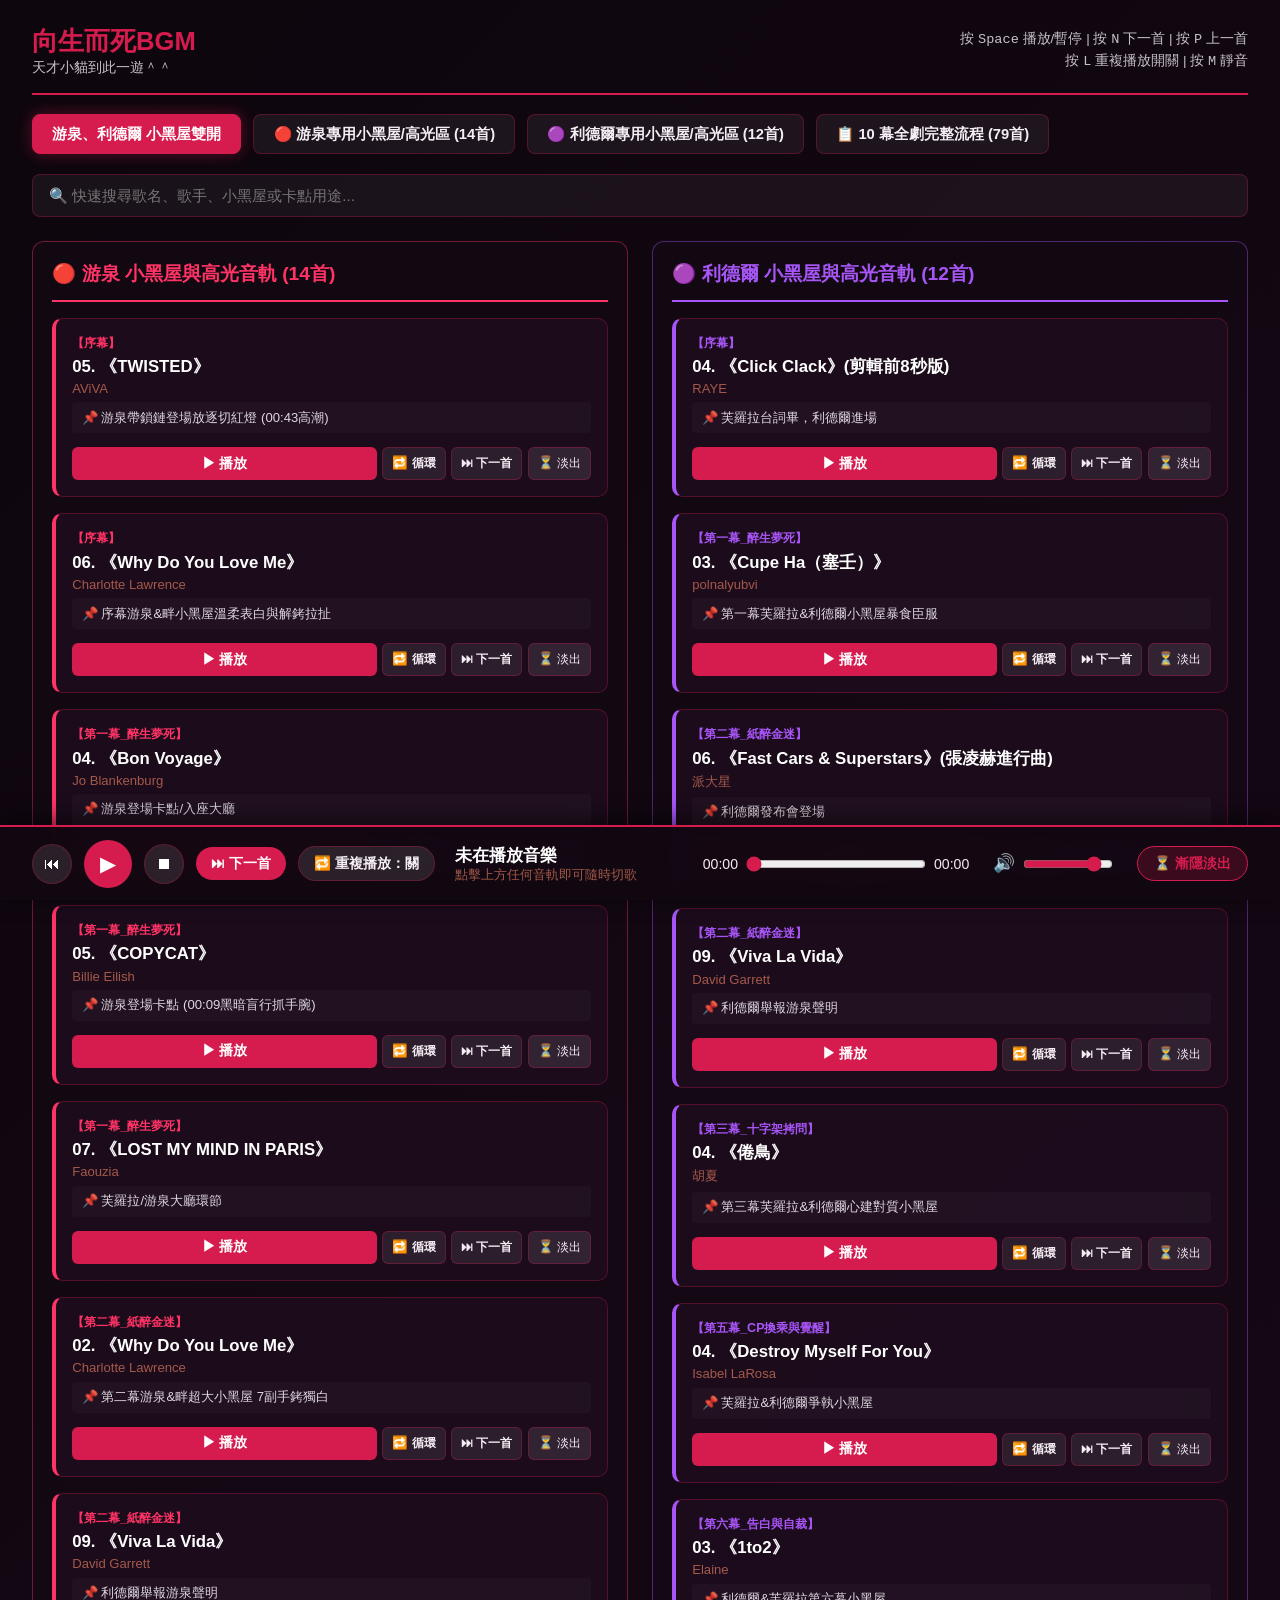
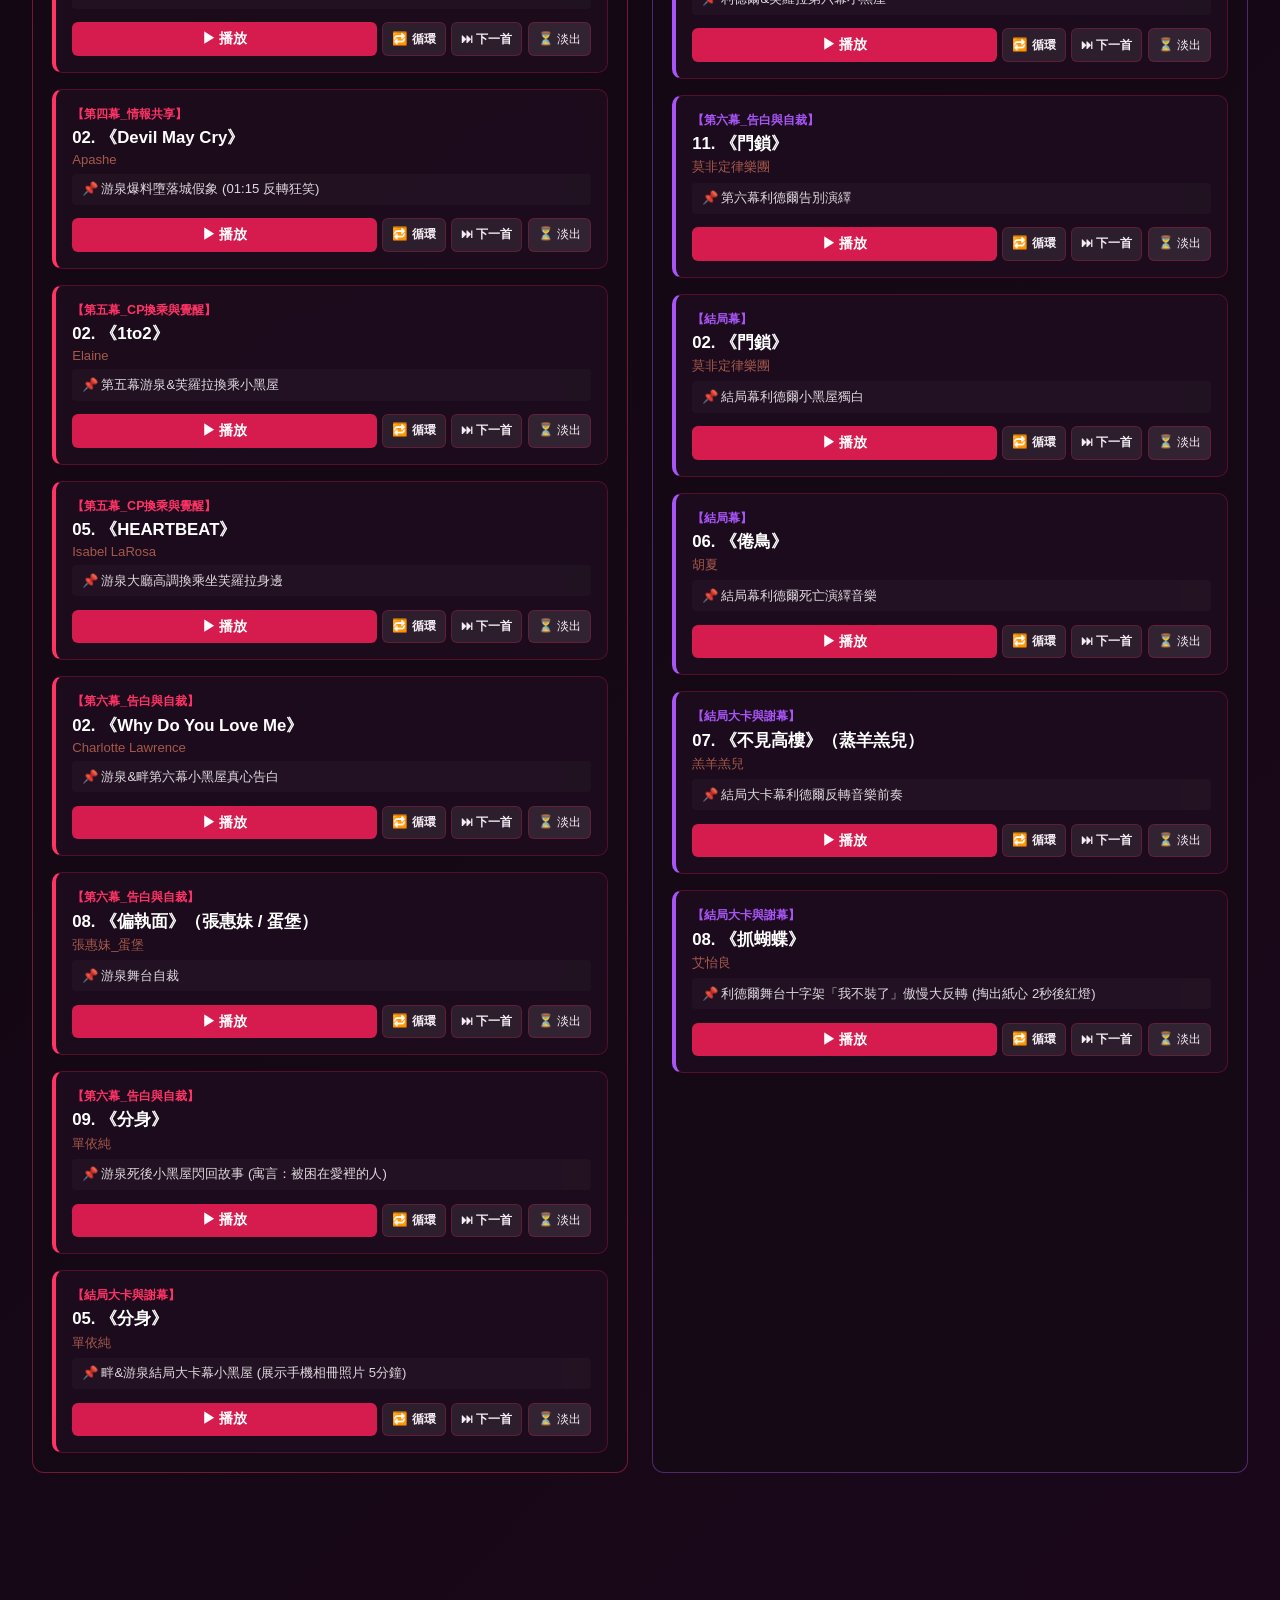
==== commit c56d087c: "Remove subtitle spans for youquan and liddell" ====
--- a/bgm/index.html
+++ b/bgm/index.html
@@ -218,7 +218,6 @@
     <div class="column-panel panel-youquan">
       <div class="column-header">
         <span spellcheck="false">🔴 游泉 小黑屋與高光音軌 (14首)</span>
-        <span style="font-size: 0.8rem; opacity: 0.7;" spellcheck="false">色慾之罪 · 畔</span>
       </div>
       <div class="single-col-grid">
         <div class="track-card card-youquan" data-search="《TWISTED》 AViVA 📌 游泉帶鎖鏈登場放逐切紅燈 (00:43高潮) 序幕 游泉 小黑屋">
@@ -423,7 +422,6 @@
     <div class="column-panel panel-liddell">
       <div class="column-header">
         <span spellcheck="false">🟣 利德爾 小黑屋與高光音軌 (12首)</span>
-        <span style="font-size: 0.8rem; opacity: 0.7;" spellcheck="false">傲慢之罪 · 芙羅拉</span>
       </div>
       <div class="single-col-grid">
         <div class="track-card card-liddell" data-search="《Click Clack》(剪輯前8秒版) RAYE 📌 芙羅拉台詞畢，利德爾進場 (已裁切前8秒音軌，即點即播進高潮) 序幕 利德爾 利德尔 小黑屋">
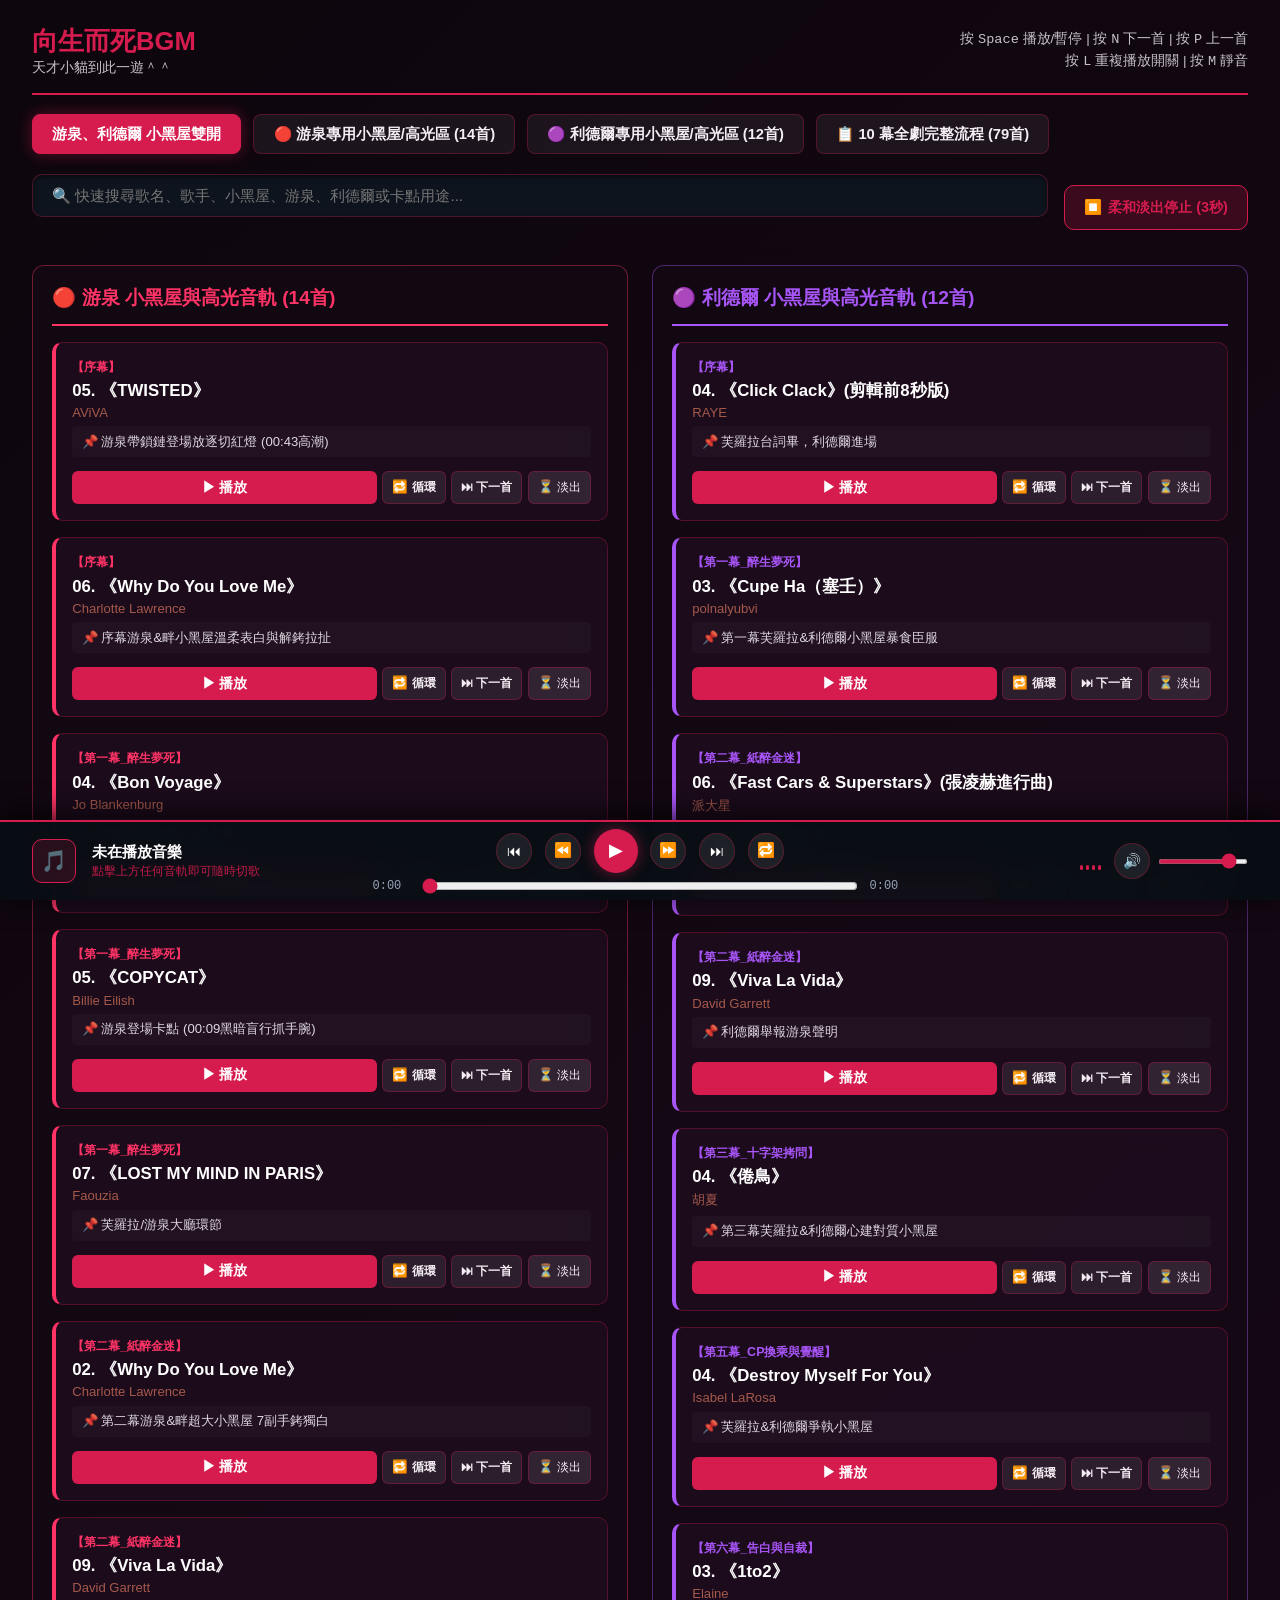
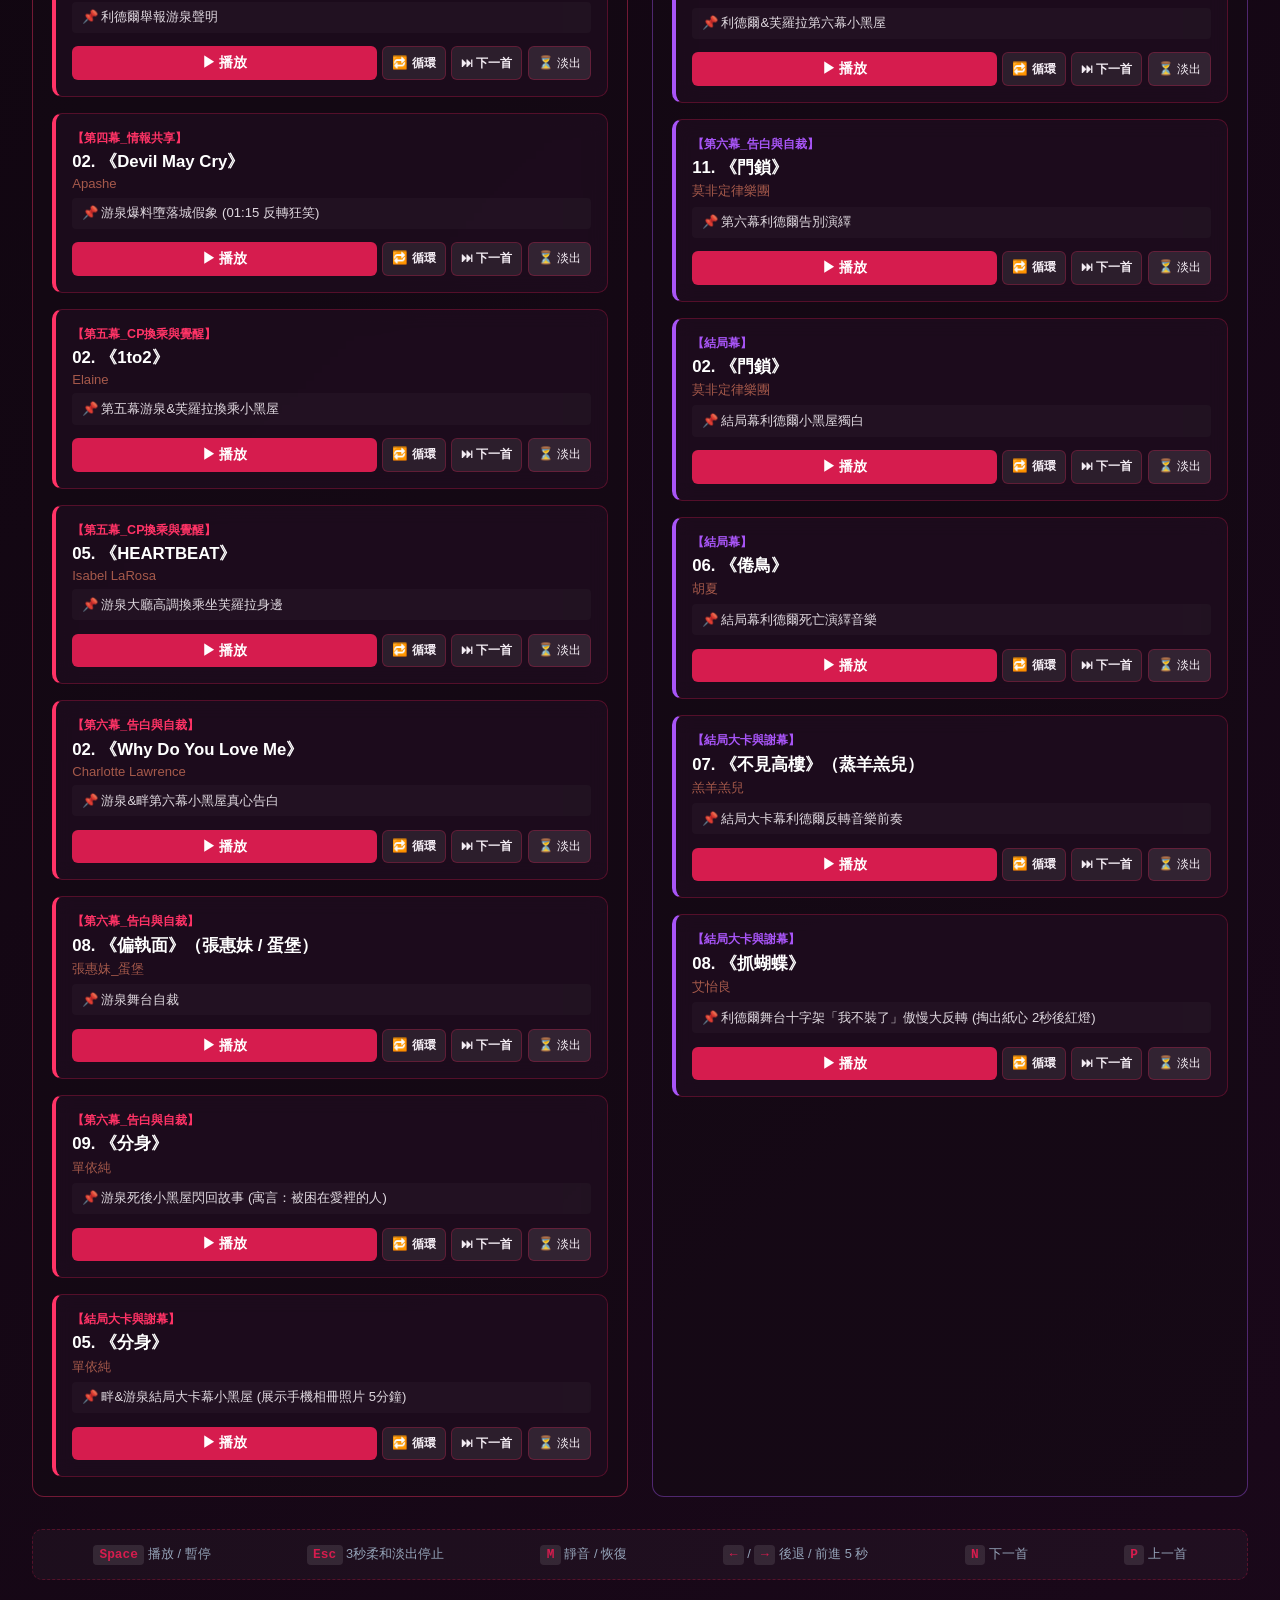
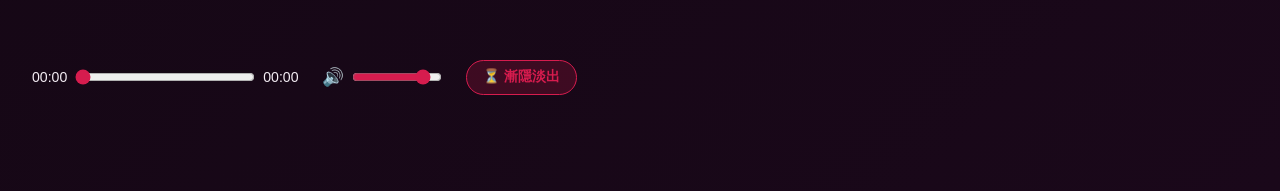
==== commit 34790751: "feat: 全面升級向生而死控台 UI、搜尋欄、底欄播控器與按鍵系統" ====
--- a/bgm/index.html
+++ b/bgm/index.html
@@ -126,6 +126,86 @@
     }
     .btn-fade:hover { background: rgba(255,255,255,0.2); }
 
+    
+    .ctrl-btn {
+      background: rgba(255,255,255,0.08);
+      border: 1px solid var(--border-color);
+      color: #fff;
+      width: 36px; height: 36px;
+      border-radius: 50%;
+      display: flex;
+      align-items: center;
+      justify-content: center;
+      cursor: pointer;
+      font-size: 0.9rem;
+      transition: all 0.2s ease;
+    }
+    .ctrl-btn:hover {
+      background: rgba(214, 28, 78, 0.25);
+      border-color: var(--primary-color);
+    }
+    .ctrl-btn.play-main {
+      width: 44px; height: 44px;
+      background: var(--primary-color) !important;
+      color: #fff !important;
+      font-size: 1.1rem !important;
+      border: none !important;
+      box-shadow: 0 0 15px rgba(214, 28, 78, 0.5) !important;
+    }
+    .ctrl-btn.play-main:hover {
+      background: #f23b6c !important;
+      transform: scale(1.05);
+    }
+
+    .eq-bars {
+      display: flex;
+      align-items: flex-end;
+      gap: 3px;
+      height: 18px;
+    }
+    .eq-bar {
+      width: 3px;
+      background: var(--primary-color);
+      border-radius: 2px;
+      animation: bounce 1s ease-in-out infinite alternate;
+    }
+    .eq-bar:nth-child(1) { height: 40%; animation-delay: 0.1s; }
+    .eq-bar:nth-child(2) { height: 80%; animation-delay: 0.3s; }
+    .eq-bar:nth-child(3) { height: 100%; animation-delay: 0.2s; }
+    .eq-bar:nth-child(4) { height: 60%; animation-delay: 0.4s; }
+
+    @keyframes bounce {
+      0% { height: 20%; }
+      100% { height: 100%; }
+    }
+    .paused .eq-bar {
+      animation: none !important;
+      height: 30% !important;
+    }
+
+    .shortcuts-hint {
+      margin-top: 2rem;
+      margin-bottom: 5rem;
+      padding: 1rem;
+      background: rgba(255,255,255,0.03);
+      border-radius: 10px;
+      border: 1px dashed var(--border-color);
+      font-size: 0.8rem;
+      color: #94a3b8;
+      display: flex;
+      justify-content: space-around;
+      flex-wrap: wrap;
+      gap: 0.5rem;
+    }
+    .kbd {
+      background: rgba(255,255,255,0.1);
+      padding: 0.15rem 0.4rem;
+      border-radius: 4px;
+      color: var(--primary-color);
+      font-family: monospace;
+      font-weight: bold;
+    }
+
     /* Sticky Player Bar */
     #soundboard-bar {
       position: fixed; bottom: 0; left: 0; right: 0; height: 75px;
@@ -156,41 +236,9 @@
       background: rgba(214, 28, 78, 0.12); border: 1px solid var(--primary-color);
       padding: 0.6rem 1.2rem; border-radius: 10px; margin-bottom: 1.2rem; flex-wrap: wrap;
     }
-    /* Toast Notification */
-    #toast-container {
-      position: fixed;
-      top: 20px;
-      left: 50%;
-      transform: translateX(-50%);
-      z-index: 10000;
-      display: flex;
-      flex-direction: column;
-      gap: 10px;
-      pointer-events: none;
-    }
-    .toast-msg {
-      background: rgba(214, 28, 78, 0.95);
-      color: #fff;
-      padding: 12px 24px;
-      border-radius: 8px;
-      font-size: 1rem;
-      font-weight: bold;
-      box-shadow: 0 4px 15px rgba(0, 0, 0, 0.5);
-      animation: toastFadeIn 0.3s ease, toastFadeOut 0.3s ease 2.2s forwards;
-    }
-    @keyframes toastFadeIn {
-      from { opacity: 0; transform: translateY(-20px); }
-      to { opacity: 1; transform: translateY(0); }
-    }
-    @keyframes toastFadeOut {
-      from { opacity: 1; transform: translateY(0); }
-      to { opacity: 0; transform: translateY(-20px); }
-    }
   </style>
 </head>
 <body class="">
-
-  <div id="toast-container"></div>
 
   <header>
     <div>
@@ -211,7 +259,12 @@
     <button class="tab-btn" onclick="switchView('all')">📋 10 幕全劇完整流程 (79首)</button>
   </div>
 
-  <input type="text" class="search-box" id="search-input" placeholder="🔍 快速搜尋歌名、歌手、小黑屋或卡點用途..." oninput="filterTracks(this.value)">
+  <div class="controls-row" style="display: flex; gap: 1rem; margin-bottom: 1.5rem; align-items: center; flex-wrap: wrap;">
+    <input type="text" class="search-box" id="search-input" style="flex: 1; min-width: 250px; padding: 0.75rem 1.2rem; border-radius: 10px; border: 1px solid var(--border-color); background: rgba(15, 23, 32, 0.9); color: #fff; font-size: 0.95rem; outline: none; transition: all 0.25s ease; box-shadow: inset 0 2px 4px rgba(0,0,0,0.5);" placeholder="🔍 快速搜尋歌名、歌手、小黑屋、游泉、利德爾或卡點用途..." oninput="filterTracks(this.value)">
+    <button class="btn-global-stop" onclick="fadeOutAudio(3)" style="background: rgba(214, 28, 78, 0.2); border: 1px solid var(--primary-color); color: var(--primary-color); padding: 0.75rem 1.2rem; border-radius: 10px; font-weight: bold; cursor: pointer; font-size: 0.9rem; transition: all 0.2s ease; display: flex; align-items: center; gap: 0.4rem;">
+      <span>⏹️</span> 柔和淡出停止 (3秒)
+    </button>
+  </div>
 
   <!-- View 1: Dual Column (Default) -->
   <div id="view-dual" class="dual-container" style="display: grid;">
@@ -1781,6 +1834,19 @@
             <button class="btn-fade" onclick="fadeOutAudio(3)">⏳ 淡出</button>
           </div>
         </div>
+        <div class="track-card " data-search="Large Glass Smash Sound Effects 103 📌 默默羽翼碎裂音效 (梅林喊「伽涅，是時候了」切進伽涅大卡) 第六幕_告白與自裁 09.5">
+          <div>
+            <div class="track-title" spellcheck="false">音效. 《Large Glass……Smash》</div>
+            <div class="track-artist" spellcheck="false">Sound Effects 103</div>
+            <div class="track-use" spellcheck="false">📌 默默高光結束羽翼碎裂音效 (切BGM進伽涅大卡)</div>
+          </div>
+          <div class="track-actions">
+            <button class="btn-play" onclick="playAudio('音樂庫/07_第六幕_告白與自裁/09.5_Large_Glass_Smash_Sound_Effects_103.mp3', '《Large Glass……Smash》', '【第六幕_告白與自裁】', this)">▶ 播放</button>
+            <button class="btn-loop" onclick="playAudioWithLoop('音樂庫/07_第六幕_告白與自裁/09.5_Large_Glass_Smash_Sound_Effects_103.mp3', '《Large Glass……Smash》', '【第六幕_告白與自裁】', this)">🔁 循環</button>
+            <button class="btn-next" onclick="playNext()">⏭ 下一首</button>
+            <button class="btn-fade" onclick="fadeOutAudio(3)">⏳ 淡出</button>
+          </div>
+        </div>
         <div class="track-card " data-search="CAROUSEL Neoni 📌 第六幕伽涅搞事音樂 [已更正對齊網易雲 1919713821] 第六幕_告白與自裁 10">
           <div>
             <div class="track-title" spellcheck="false">10. 《CAROUSEL》（Neoni / AViVA）</div>
@@ -2069,37 +2135,55 @@
   </div>
 
   <!-- Soundboard Sticky Bar -->
-  <div id="soundboard-bar">
-    <div style="display: flex; align-items: center; gap: 0.75rem; flex: 1;">
-      <button id="sb-prev-btn" onclick="playPrev()" title="上一首 (P / ←)" style="
-        background: rgba(255,255,255,0.1); border: 1px solid var(--border-color); color: white; width: 40px; height: 40px;
-        border-radius: 50%; cursor: pointer; font-size: 1rem; display: flex; align-items: center; justify-content: center;
-      ">⏮</button>
-      
-      <button id="sb-play-btn" onclick="togglePlay()" title="播放/暫停 (Space)" style="
-        background: var(--primary-color); border: none; color: white; width: 48px; height: 48px;
-        border-radius: 50%; cursor: pointer; font-size: 1.3rem; display: flex; align-items: center; justify-content: center;
-      ">▶</button>
-      
-      <button id="sb-stop-btn" onclick="stopAudio()" title="停止" style="
-        background: rgba(255,255,255,0.1); border: 1px solid var(--border-color); color: white; width: 40px; height: 40px;
-        border-radius: 50%; cursor: pointer; font-size: 1rem; display: flex; align-items: center; justify-content: center;
-      ">⏹</button>
-
-      <button id="sb-next-btn" onclick="playNext()" title="下一首 (N / →)" style="
-        background: var(--primary-color); border: none; color: white; padding: 0.45rem 0.95rem;
-        border-radius: 20px; font-weight: bold; cursor: pointer; font-size: 0.88rem; display: flex; align-items: center; gap: 0.3rem;
-      ">⏭ 下一首</button>
-
-      <button id="sb-loop-btn" onclick="toggleLoop()" title="開關重複播放 / 單曲循環 (L)" style="
-        background: rgba(255,255,255,0.1); border: 1px solid var(--border-color); color: var(--text-color);
-        padding: 0.45rem 0.95rem; border-radius: 20px; font-size: 0.85rem; font-weight: bold; cursor: pointer; transition: all 0.2s;
-      ">🔁 重複播放：關</button>
-
-      <div style="margin-left: 0.5rem;">
-        <div id="sb-track-title" style="font-weight: bold; font-size: 1.05rem; color: #fff;">未在播放音樂</div>
-        <div id="sb-track-act" style="font-size: 0.8rem; opacity: 0.7; color: var(--accent-color);">點擊上方任何音軌即可隨時切歌</div>
-      </div>
+  <div id="soundboard-bar" style="position: fixed; bottom: 0; left: 0; right: 0; height: 80px; background: rgba(9, 14, 20, 0.96); border-top: 2px solid var(--primary-color); box-shadow: 0 -4px 30px rgba(0,0,0,0.8); backdrop-filter: blur(16px); display: flex; align-items: center; justify-content: space-between; padding: 0 2rem; z-index: 1000;">
+    <div class="player-left" style="display: flex; align-items: center; gap: 1rem; width: 28%;">
+      <div class="track-icon-wrapper" style="width: 44px; height: 44px; border-radius: 10px; background: rgba(214, 28, 78, 0.15); border: 1px solid var(--primary-color); display: flex; align-items: center; justify-content: center; font-size: 1.3rem; color: var(--primary-color);">🎵</div>
+      <div class="player-track-info" style="display: flex; flex-direction: column; overflow: hidden;">
+        <div id="sb-track-title" style="font-size: 0.95rem; font-weight: 800; color: #fff; white-space: nowrap; overflow: hidden; text-overflow: ellipsis;">未在播放音樂</div>
+        <div id="sb-track-act" style="font-size: 0.78rem; color: var(--primary-color); opacity: 0.9;">點擊上方任何音軌即可隨時切歌</div>
+      </div>
+    </div>
+
+    <div class="player-center" style="display: flex; flex-direction: column; align-items: center; gap: 0.4rem; width: 44%;">
+      <div class="player-controls" style="display: flex; align-items: center; gap: 0.8rem;">
+        <button class="ctrl-btn" onclick="playPrev()" title="上一首 (P)">⏮</button>
+        <button class="ctrl-btn" onclick="seekBy(-5)" title="倒退 5 秒 (←)">⏪</button>
+        <button class="ctrl-btn play-main" id="sb-play-btn" onclick="togglePlay()" title="播放/暫停 (Space)">▶</button>
+        <button class="ctrl-btn" onclick="seekBy(5)" title="快進 5 秒 (→)">⏩</button>
+        <button class="ctrl-btn" onclick="playNext()" title="下一首 (N)">⏭</button>
+        <button class="ctrl-btn" id="sb-loop-btn" onclick="toggleLoop()" title="單曲循環 (L)">🔁</button>
+      </div>
+
+      <div class="progress-row" style="display: flex; align-items: center; gap: 0.75rem; width: 100%;">
+        <span class="time-lbl" id="sb-time-cur" style="font-size: 0.75rem; font-family: monospace; color: #94a3b8; min-width: 38px;">0:00</span>
+        <input type="range" id="sb-seek" class="progress-bar" value="0" min="0" max="100" style="flex: 1; height: 8px; accent-color: var(--primary-color); cursor: pointer; border-radius: 4px;">
+        <span class="time-lbl" id="sb-time-tot" style="font-size: 0.75rem; font-family: monospace; color: #94a3b8; min-width: 38px;">0:00</span>
+      </div>
+    </div>
+
+    <div class="player-right" style="display: flex; align-items: center; justify-content: flex-end; gap: 0.8rem; width: 28%;">
+      <div class="eq-bars paused" id="eq-visualizer">
+        <div class="eq-bar"></div>
+        <div class="eq-bar"></div>
+        <div class="eq-bar"></div>
+        <div class="eq-bar"></div>
+      </div>
+
+      <div class="vol-row" style="display: flex; align-items: center; gap: 0.5rem;">
+        <button class="ctrl-btn" id="sb-mute-btn" onclick="toggleMute()" title="靜音 (M)">🔊</button>
+        <input type="range" id="sb-volume" class="vol-bar" min="0" max="100" value="85" oninput="setVolume(this.value)" style="width: 90px; height: 5px; accent-color: var(--primary-color); cursor: pointer;">
+      </div>
+    </div>
+  </div>
+
+  <div class="shortcuts-hint">
+    <span><span class="kbd">Space</span> 播放 / 暫停</span>
+    <span><span class="kbd">Esc</span> 3秒柔和淡出停止</span>
+    <span><span class="kbd">M</span> 靜音 / 恢復</span>
+    <span><span class="kbd">←</span> / <span class="kbd">→</span> 後退 / 前進 5 秒</span>
+    <span><span class="kbd">N</span> 下一首</span>
+    <span><span class="kbd">P</span> 上一首</span>
+  </div>
     </div>
 
     <div style="display: flex; align-items: center; gap: 1.5rem;">
@@ -2124,79 +2208,66 @@
     let fadeTimer = null;
     let currentTrackIndex = -1;
     let isLoop = false;
-
-    function switchView(mode) {
-      document.querySelectorAll('.tab-btn').forEach(b => b.classList.remove('active'));
-      document.getElementById('view-dual').style.display = 'none';
-      document.getElementById('view-youquan').style.display = 'none';
-      document.getElementById('view-liddell').style.display = 'none';
-      document.getElementById('view-all').style.display = 'none';
-
-      if (mode === 'dual') {
-        document.getElementById('view-dual').style.display = 'grid';
-        event.target.classList.add('active');
-      } else if (mode === 'youquan') {
-        document.getElementById('view-youquan').style.display = 'block';
-        event.target.classList.add('active');
-      } else if (mode === 'liddell') {
-        document.getElementById('view-liddell').style.display = 'block';
-        event.target.classList.add('active');
-      } else if (mode === 'all') {
-        document.getElementById('view-all').style.display = 'block';
-        event.target.classList.add('active');
+    let isSeeking = false;
+    let isMuted = false;
+    let savedVolume = 0.85;
+
+    const eqVisualizer = document.getElementById('eq-visualizer');
+    const sbSeek = document.getElementById('sb-seek');
+    const sbMuteBtn = document.getElementById('sb-mute-btn');
+
+    if (sbSeek) {
+      sbSeek.addEventListener('mousedown', () => { isSeeking = true; });
+      sbSeek.addEventListener('touchstart', () => { isSeeking = true; });
+      sbSeek.addEventListener('input', (e) => {
+        isSeeking = true;
+        if (player.duration && !isNaN(player.duration)) {
+          const val = parseFloat(e.target.value);
+          const targetTime = (val / 100) * player.duration;
+          document.getElementById('sb-time-cur').innerText = formatTime(targetTime);
+          try { player.currentTime = targetTime; } catch(err) {}
+        }
+      });
+      const applySeek = (val) => {
+        if (player.duration && !isNaN(player.duration)) {
+          const targetTime = (parseFloat(val) / 100) * player.duration;
+          try { player.currentTime = targetTime; } catch(err) {}
+        }
+        setTimeout(() => { isSeeking = false; }, 150);
+      };
+      sbSeek.addEventListener('change', (e) => applySeek(e.target.value));
+      sbSeek.addEventListener('mouseup', (e) => applySeek(e.target.value));
+      sbSeek.addEventListener('touchend', (e) => applySeek(e.target.value));
+    }
+
+    function formatTime(seconds) {
+      if (isNaN(seconds)) return "0:00";
+      const m = Math.floor(seconds / 60);
+      const s = Math.floor(seconds % 60);
+      return `${m}:${s < 10 ? '0' : ''}${s}`;
+    }
+
+    function updatePlayStateUI(isPlaying) {
+      const mainBtn = document.getElementById('sb-play-btn');
+      if (mainBtn) mainBtn.innerText = isPlaying ? "⏸" : "▶";
+      if (eqVisualizer) {
+        if (isPlaying) eqVisualizer.classList.remove('paused');
+        else eqVisualizer.classList.add('paused');
       }
-    }
-
-    function showToast(message) {
-      const container = document.getElementById('toast-container');
-      if (!container) return;
-      const toast = document.createElement('div');
-      toast.className = 'toast-msg';
-      toast.innerText = message;
-      container.appendChild(toast);
-      setTimeout(() => {
-        toast.remove();
-      }, 2500);
     }
 
     function playAudio(src, title, act, element) {
       if (fadeTimer) clearInterval(fadeTimer);
 
       player.pause();
-      player.src = src;
+      player.src = encodeURI(src);
       player.loop = isLoop;
-      player.volume = document.getElementById('sb-volume').value / 100;
-
-      if (element) {
-        const originalText = element.innerText;
-        element.innerText = "⏳ 載入中...";
-        element.disabled = true;
-        
-        player.play().then(() => {
-          document.getElementById('sb-play-btn').innerText = "⏸";
-          element.innerText = "▶ 正在播放";
-          showToast(`🎵 正在播放: ${title}`);
-          
-          setTimeout(() => {
-            element.innerText = originalText;
-            element.disabled = false;
-          }, 2500);
-        }).catch(err => {
-          console.log(err);
-          element.innerText = "❌ 播放失敗";
-          setTimeout(() => {
-            element.innerText = originalText;
-            element.disabled = false;
-          }, 2500);
-        });
-      } else {
-        player.play().then(() => {
-          document.getElementById('sb-play-btn').innerText = "⏸";
-          showToast(`🎵 正在播放: ${title}`);
-        }).catch(err => console.log(err));
-      }
-
-      // Update card active styling
+      player.volume = parseFloat(document.getElementById('sb-volume').value) / 100;
+
+      player.play().then(() => {
+        updatePlayStateUI(true);
+      }).catch(err => console.log(err));
+
       const allCards = Array.from(document.querySelectorAll('.track-card'));
       allCards.forEach(c => c.classList.remove('playing'));
 
@@ -2291,16 +2362,9 @@
       isLoop = !isLoop;
       player.loop = isLoop;
       const loopBtn = document.getElementById('sb-loop-btn');
-      if (isLoop) {
-        loopBtn.innerText = "🔂 單曲重複：開";
-        loopBtn.style.background = "var(--primary-color)";
-        loopBtn.style.color = "#fff";
-        loopBtn.style.borderColor = "var(--primary-color)";
-      } else {
-        loopBtn.innerText = "🔁 重複播放：關";
-        loopBtn.style.background = "rgba(255,255,255,0.1)";
-        loopBtn.style.color = "var(--text-color)";
-        loopBtn.style.borderColor = "var(--border-color)";
+      if (loopBtn) {
+        loopBtn.style.color = isLoop ? 'var(--primary-color)' : '#fff';
+        loopBtn.style.borderColor = isLoop ? 'var(--primary-color)' : 'var(--border-color)';
       }
     }
 
@@ -2308,10 +2372,30 @@
       if (!player.src) return;
       if (player.paused) {
         player.play();
-        document.getElementById('sb-play-btn').innerText = "⏸";
+        updatePlayStateUI(true);
       } else {
         player.pause();
-        document.getElementById('sb-play-btn').innerText = "▶";
+        updatePlayStateUI(false);
+      }
+    }
+
+    function seekBy(seconds) {
+      if (!player.duration || isNaN(player.duration)) return;
+      player.currentTime = Math.min(Math.max(player.currentTime + seconds, 0), player.duration);
+    }
+
+    function toggleMute() {
+      if (isMuted) {
+        setVolume(savedVolume * 100);
+        document.getElementById('sb-volume').value = savedVolume * 100;
+        isMuted = false;
+        if (sbMuteBtn) sbMuteBtn.innerText = '🔊';
+      } else {
+        savedVolume = player.volume;
+        setVolume(0);
+        document.getElementById('sb-volume').value = 0;
+        isMuted = true;
+        if (sbMuteBtn) sbMuteBtn.innerText = '🔇';
       }
     }
 
@@ -2319,7 +2403,7 @@
       if (fadeTimer) clearInterval(fadeTimer);
       player.pause();
       player.currentTime = 0;
-      document.getElementById('sb-play-btn').innerText = "▶";
+      updatePlayStateUI(false);
       document.getElementById('sb-track-title').innerText = "未在播放音樂";
       document.getElementById('sb-track-act').innerText = "點擊任意音軌即可切歌";
       document.querySelectorAll('.track-card').forEach(c => c.classList.remove('playing'));
@@ -2328,7 +2412,7 @@
     function fadeOutAudio(durationSec) {
       if (player.paused) return;
       if (fadeTimer) clearInterval(fadeTimer);
-      let stepTime = 100;
+      let stepTime = 50;
       let steps = (durationSec * 1000) / stepTime;
       let volStep = player.volume / steps;
 
@@ -2339,21 +2423,26 @@
           player.volume = 0;
           player.pause();
           clearInterval(fadeTimer);
-          document.getElementById('sb-play-btn').innerText = "▶";
+          updatePlayStateUI(false);
+          player.volume = parseFloat(document.getElementById('sb-volume').value) / 100;
         }
       }, stepTime);
     }
 
-    function setVolume(v) { player.volume = v / 100; }
-    function seekAudio(v) { if (player.duration) player.currentTime = (v / 100) * player.duration; }
+    function setVolume(v) {
+      const vol = parseFloat(v) / 100;
+      player.volume = vol;
+      isMuted = vol === 0;
+      if (sbMuteBtn) sbMuteBtn.innerText = isMuted ? '🔇' : (vol < 0.5 ? '🔉' : '🔊');
+    }
 
     player.addEventListener('timeupdate', () => {
-      if (player.duration) {
-        let cur = Math.floor(player.currentTime);
-        let tot = Math.floor(player.duration);
-        document.getElementById('sb-time-cur').innerText = String(Math.floor(cur/60)).padStart(2,'0') + ":" + String(cur%60).padStart(2,'0');
-        document.getElementById('sb-time-tot').innerText = String(Math.floor(tot/60)).padStart(2,'0') + ":" + String(tot%60).padStart(2,'0');
-        document.getElementById('sb-seek').value = (player.currentTime / player.duration) * 100;
+      if (player.duration && !isNaN(player.duration)) {
+        if (!isSeeking) {
+          document.getElementById('sb-time-cur').innerText = formatTime(player.currentTime);
+          document.getElementById('sb-seek').value = (player.currentTime / player.duration) * 100;
+        }
+        document.getElementById('sb-time-tot').innerText = formatTime(player.duration);
       }
     });
 
@@ -2377,211 +2466,33 @@
     }
 
     document.addEventListener('keydown', (e) => {
-      const activeEl = document.activeElement;
-      if (e.target.tagName === 'INPUT' || (activeEl && activeEl.isContentEditable)) return;
+      if (e.target.tagName === 'INPUT') return;
       if (e.code === 'Space') {
         e.preventDefault();
         togglePlay();
-      } else if (e.key === 'n' || e.key === 'N' || e.code === 'ArrowRight') {
+      } else if (e.code === 'Escape') {
+        e.preventDefault();
+        fadeOutAudio(3);
+      } else if (e.code === 'ArrowRight') {
+        e.preventDefault();
+        seekBy(5);
+      } else if (e.code === 'ArrowLeft') {
+        e.preventDefault();
+        seekBy(-5);
+      } else if (e.key === 'n' || e.key === 'N') {
         e.preventDefault();
         playNext();
-      } else if (e.key === 'p' || e.key === 'P' || e.code === 'ArrowLeft') {
+      } else if (e.key === 'p' || e.key === 'P') {
         e.preventDefault();
         playPrev();
-      } else if (e.key === 'l' || e.key === 'L' || e.key === 'r' || e.key === 'R') {
+      } else if (e.key === 'l' || e.key === 'L') {
         e.preventDefault();
         toggleLoop();
       } else if (e.key === 'm' || e.key === 'M') {
         e.preventDefault();
-        player.muted = !player.muted;
+        toggleMute();
       }
     });
-
-    // --- Full DM Text Editing & Persistence Engine ---
-    let isEditingEnabled = true;
-
-    function applyEditableAttributes() {
-      const selectors = [
-        'header h1', 'header p',
-        '.act-title', '.column-header span',
-        '.track-title', '.track-artist', '.track-use',
-        '.track-card > div > div:first-child'
-      ];
-      selectors.forEach(sel => {
-        document.querySelectorAll(sel).forEach(el => {
-          el.contentEditable = isEditingEnabled ? "true" : "false";
-          el.setAttribute('spellcheck', 'false');
-        });
-      });
-      if (isEditingEnabled) {
-        document.body.classList.add('editing-active');
-      } else {
-        document.body.classList.remove('editing-active');
-      }
-    }
-
-    function toggleTextEditing() {
-      isEditingEnabled = !isEditingEnabled;
-      const btn = document.getElementById('btn-toggle-edit');
-      if (isEditingEnabled) {
-        btn.innerText = "✏️ 文字編輯：已開啟 (點擊直接修改)";
-        btn.classList.add('active');
-      } else {
-        btn.innerText = "🔒 文字編輯：已鎖定 (點擊防誤觸)";
-        btn.classList.remove('active');
-      }
-      applyEditableAttributes();
-    }
-
-    function showSaveNotice(msg = "✅ 已儲存至瀏覽器！") {
-      const statusEl = document.getElementById('save-status-msg');
-      if (!statusEl) return;
-      statusEl.innerText = msg;
-      statusEl.style.opacity = "1";
-      setTimeout(() => { statusEl.style.opacity = "0"; }, 2500);
-    }
-
-    function saveTextEdits() {
-      const edits = {};
-      document.querySelectorAll('.track-card').forEach((card, index) => {
-        const title = card.querySelector('.track-title')?.innerHTML || '';
-        const artist = card.querySelector('.track-artist')?.innerHTML || '';
-        const use = card.querySelector('.track-use')?.innerHTML || '';
-        const badge = card.querySelector('div > div:first-child')?.innerHTML || '';
-        edits['card_' + index] = { title, artist, use, badge };
-      });
-
-      const headerEdits = {
-        h1: document.querySelector('header h1')?.innerHTML || '',
-        p: document.querySelector('header p')?.innerHTML || ''
-      };
-
-      const actTitles = [];
-      document.querySelectorAll('.act-title').forEach((el, idx) => {
-        actTitles.push({ idx, html: el.innerHTML });
-      });
-
-      const columnHeaders = [];
-      document.querySelectorAll('.column-header span').forEach((el, idx) => {
-        columnHeaders.push({ idx, html: el.innerHTML });
-      });
-
-      const dataToSave = { cards: edits, header: headerEdits, actTitles, columnHeaders };
-      localStorage.setItem('xiang_sheng_music_console_edits', JSON.stringify(dataToSave));
-      showSaveNotice();
-    }
-
-    function loadTextEdits() {
-      const saved = localStorage.getItem('xiang_sheng_music_console_edits');
-      if (!saved) return;
-      try {
-        const data = JSON.parse(saved);
-        if (data.cards) {
-          document.querySelectorAll('.track-card').forEach((card, index) => {
-            const item = data.cards['card_' + index];
-            if (item) {
-              const titleEl = card.querySelector('.track-title');
-              const artistEl = card.querySelector('.track-artist');
-              const useEl = card.querySelector('.track-use');
-              const badgeEl = card.querySelector('div > div:first-child');
-              if (titleEl && item.title) titleEl.innerHTML = item.title;
-              if (artistEl && item.artist) artistEl.innerHTML = item.artist;
-              if (useEl && item.use) useEl.innerHTML = item.use;
-              if (badgeEl && item.badge) badgeEl.innerHTML = item.badge;
-            }
-          });
-        }
-        if (data.header) {
-          if (data.header.h1 && document.querySelector('header h1')) document.querySelector('header h1').innerHTML = data.header.h1;
-          if (data.header.p && document.querySelector('header p')) document.querySelector('header p').innerHTML = data.header.p;
-        }
-        if (data.actTitles) {
-          const actEls = document.querySelectorAll('.act-title');
-          data.actTitles.forEach(item => {
-            if (actEls[item.idx]) actEls[item.idx].innerHTML = item.html;
-          });
-        }
-        if (data.columnHeaders) {
-          const colEls = document.querySelectorAll('.column-header span');
-          data.columnHeaders.forEach(item => {
-            if (colEls[item.idx]) colEls[item.idx].innerHTML = item.html;
-          });
-        }
-      } catch (e) {
-        console.error("載入文字編輯失敗", e);
-      }
-    }
-
-    function resetTextEdits() {
-      if (confirm("確定要將所有編輯過的文字還原為原廠預設嗎？")) {
-        localStorage.removeItem('xiang_sheng_music_console_edits');
-        location.reload();
-      }
-    }
-
-    function exportHtmlWithEdits() {
-      saveTextEdits();
-      const clone = document.cloneNode(true);
-      clone.querySelectorAll('[contenteditable]').forEach(el => el.removeAttribute('contenteditable'));
-      clone.body.classList.remove('editing-active');
-      const htmlContent = "<!DOCTYPE html>\n" + clone.documentElement.outerHTML;
-      const blob = new Blob([htmlContent], { type: "text/html;charset=utf-8" });
-      const a = document.createElement("a");
-      a.href = URL.createObjectURL(blob);
-      a.download = "向生而死_DM專用音樂控台_自訂編輯版.html";
-      a.click();
-      URL.revokeObjectURL(a.href);
-      showSaveNotice("📥 HTML 檔案已下載！");
-    }
-
-    // Auto-save on input with debounce
-    let autoSaveTimer = null;
-    document.addEventListener('input', (e) => {
-      if (e.target && e.target.isContentEditable) {
-        clearTimeout(autoSaveTimer);
-        autoSaveTimer = setTimeout(() => {
-          saveTextEdits();
-        }, 1200);
-      }
-    });
-
-    // Sync edited text across cards sharing the same audio source
-    document.addEventListener('focusout', (e) => {
-      if (e.target && e.target.isContentEditable) {
-        const card = e.target.closest('.track-card');
-        if (!card) return;
-        const playBtn = card.querySelector('.btn-play');
-        if (!playBtn) return;
-        const onclickAttr = playBtn.getAttribute('onclick');
-        if (!onclickAttr) return;
-
-        const classList = e.target.classList;
-        let selector = '';
-        if (classList.contains('track-title')) selector = '.track-title';
-        else if (classList.contains('track-artist')) selector = '.track-artist';
-        else if (classList.contains('track-use')) selector = '.track-use';
-
-        if (selector) {
-          const updatedHtml = e.target.innerHTML;
-          document.querySelectorAll('.track-card').forEach(otherCard => {
-            if (otherCard === card) return;
-            const otherBtn = otherCard.querySelector('.btn-play');
-            if (otherBtn && otherBtn.getAttribute('onclick') === onclickAttr) {
-              const targetEl = otherCard.querySelector(selector);
-              if (targetEl) targetEl.innerHTML = updatedHtml;
-            }
-          });
-        }
-        saveTextEdits();
-      }
-    });
-
-    // Initialize editing mode & load saved edits on load
-    window.addEventListener('DOMContentLoaded', () => {
-      loadTextEdits();
-      isEditingEnabled = false;
-      applyEditableAttributes();
-    });
   </script>
 
 
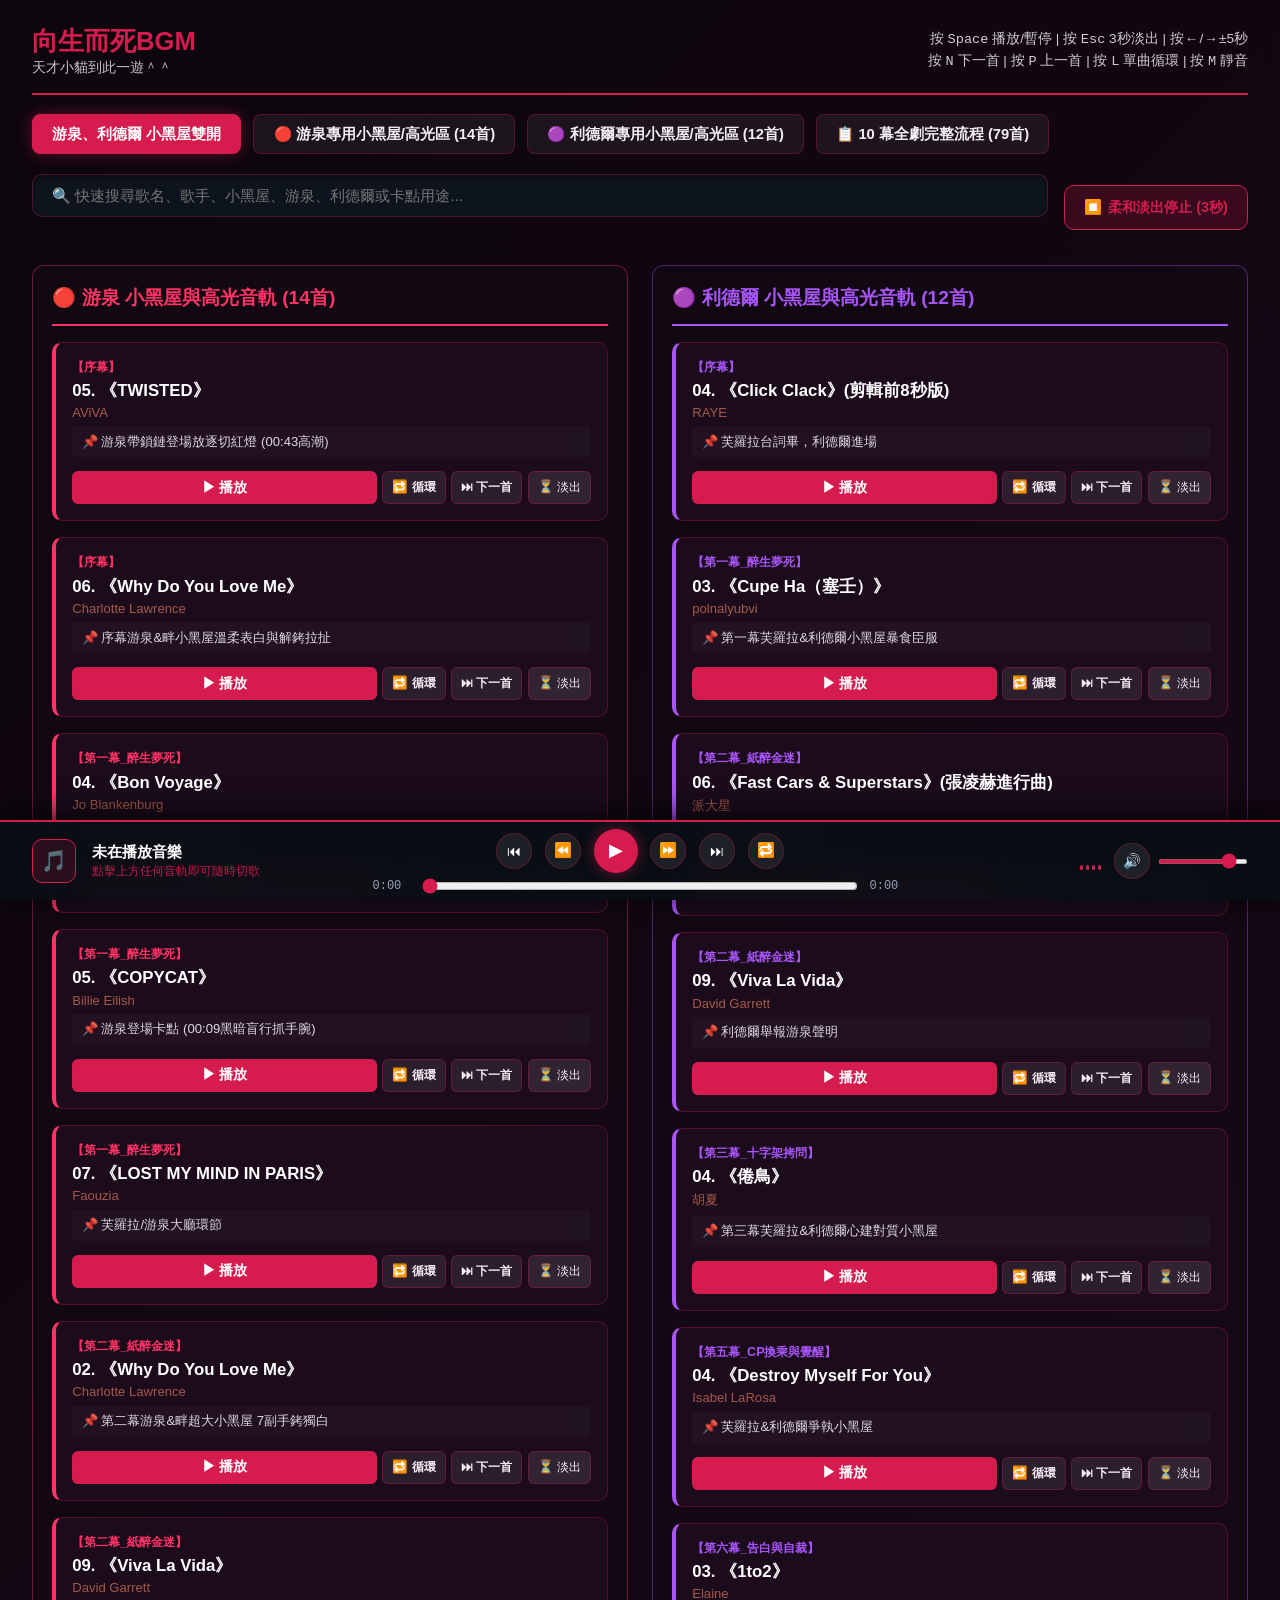
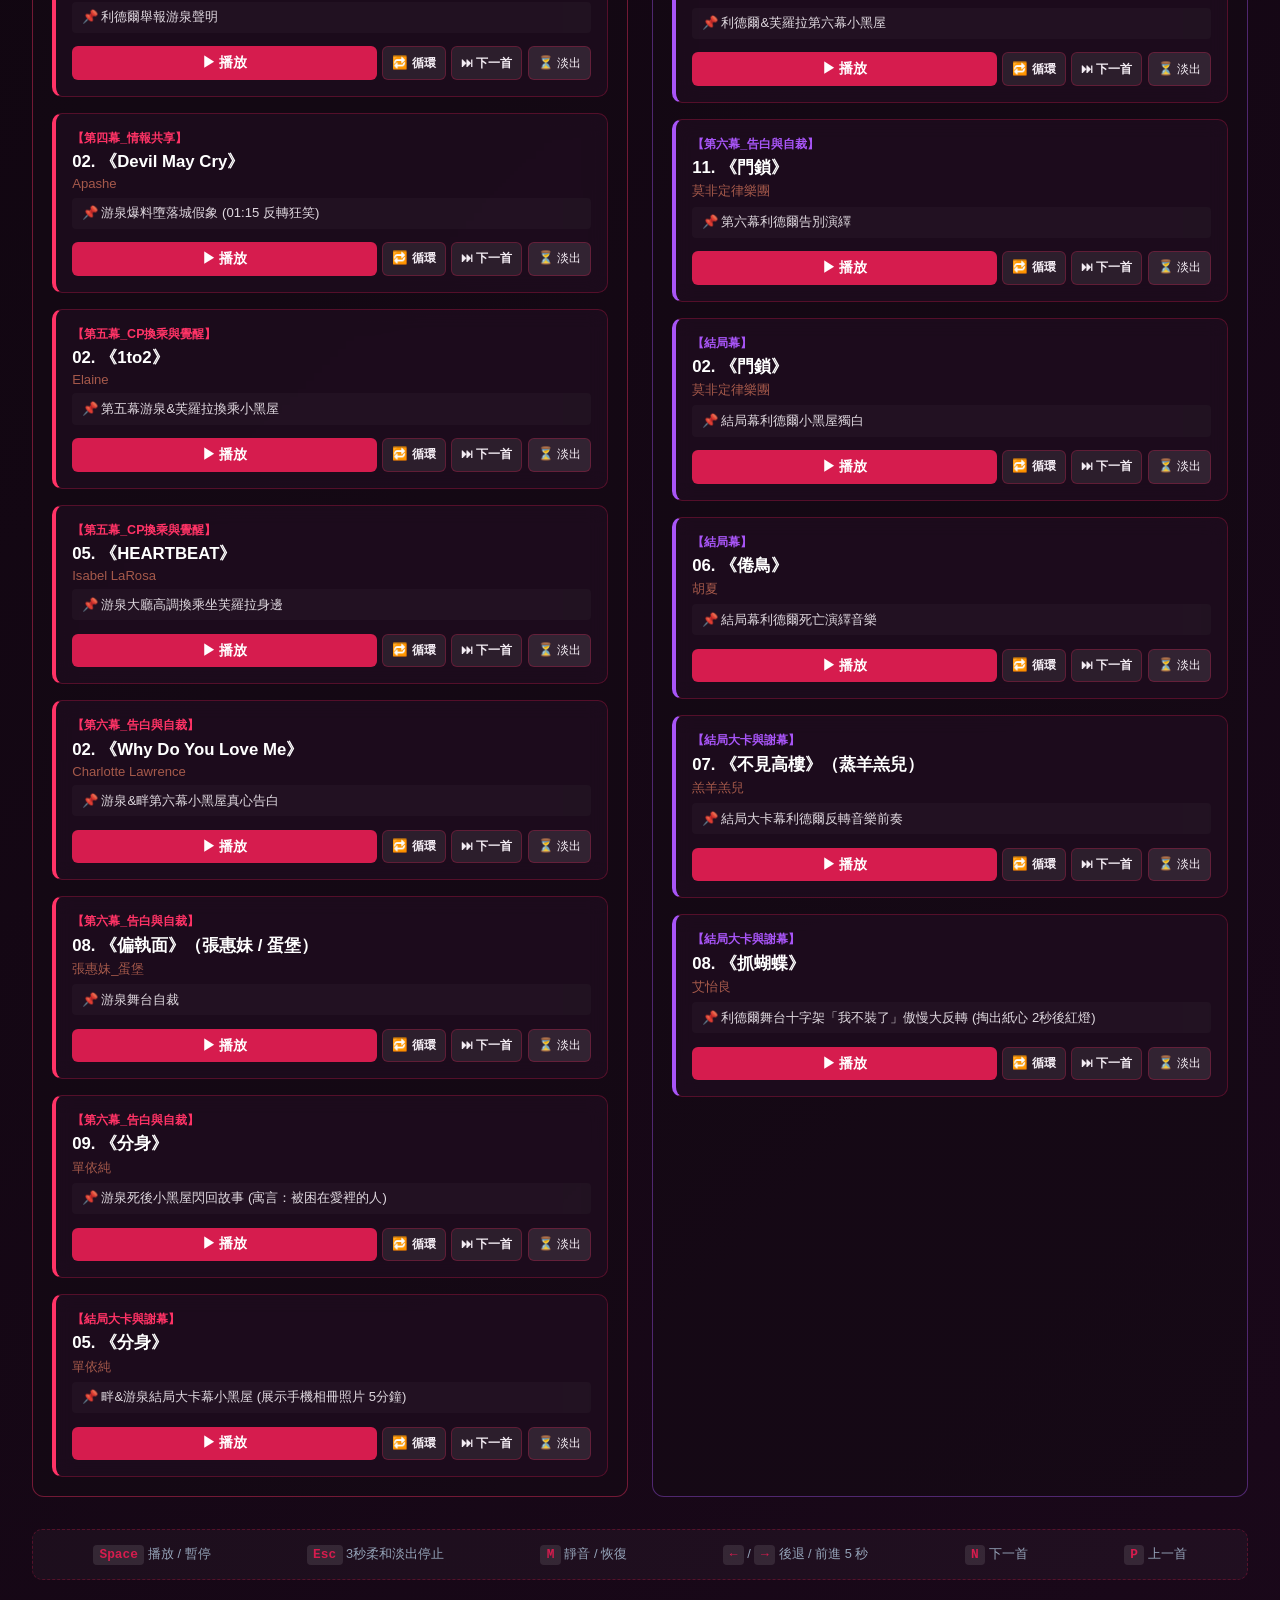
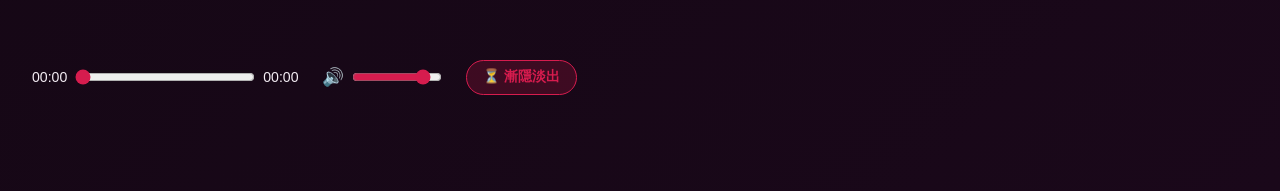
==== commit 225f34a3: "fix: 統一向生而死與捉鬼按鍵快捷鍵（Space, Esc, ArrowLeft/Right, N, P, M, L）" ====
--- a/bgm/index.html
+++ b/bgm/index.html
@@ -245,9 +245,9 @@
       <h1 spellcheck="false">向生而死BGM</h1>
       <p spellcheck="false">天才小貓到此一遊＾＾</p>
     </div>
-    <div style="font-size: 0.85rem; opacity: 0.8; text-align: right; line-height: 1.5;">
-      按 <code>Space</code> 播放/暫停 | 按 <code>N</code> 下一首 | 按 <code>P</code> 上一首<br>
-      按 <code>L</code> 重複播放開關 | 按 <code>M</code> 靜音
+    <div style="font-size: 0.85rem; opacity: 0.85; text-align: right; line-height: 1.5;">
+      按 <code>Space</code> 播放/暫停 | 按 <code>Esc</code> 3秒淡出 | 按 <code>←</code> / <code>→</code> ±5秒<br>
+      按 <code>N</code> 下一首 | 按 <code>P</code> 上一首 | 按 <code>L</code> 單曲循環 | 按 <code>M</code> 靜音
     </div>
   </header>
 
@@ -2465,8 +2465,8 @@
       });
     }
 
-    document.addEventListener('keydown', (e) => {
-      if (e.target.tagName === 'INPUT') return;
+        document.addEventListener('keydown', (e) => {
+      if (e.target.tagName === 'INPUT' || e.target.tagName === 'TEXTAREA') return;
       if (e.code === 'Space') {
         e.preventDefault();
         togglePlay();
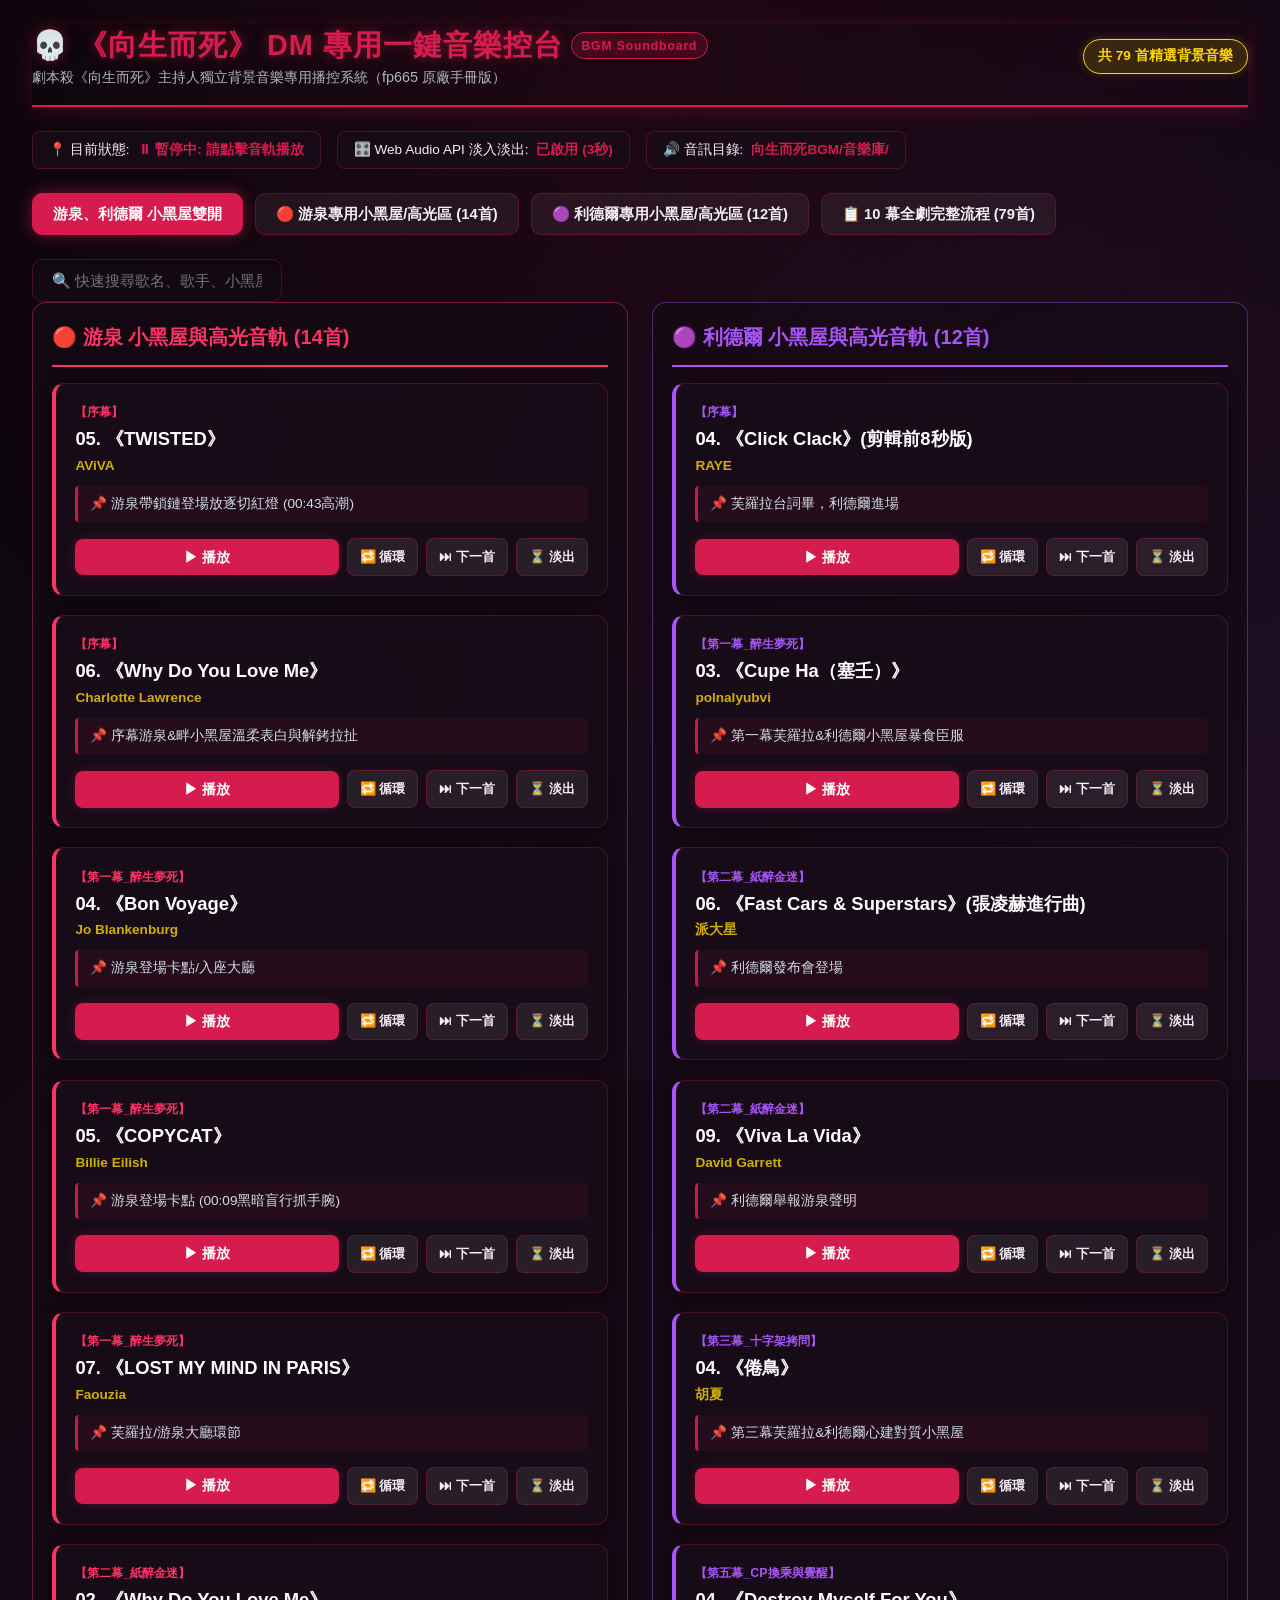
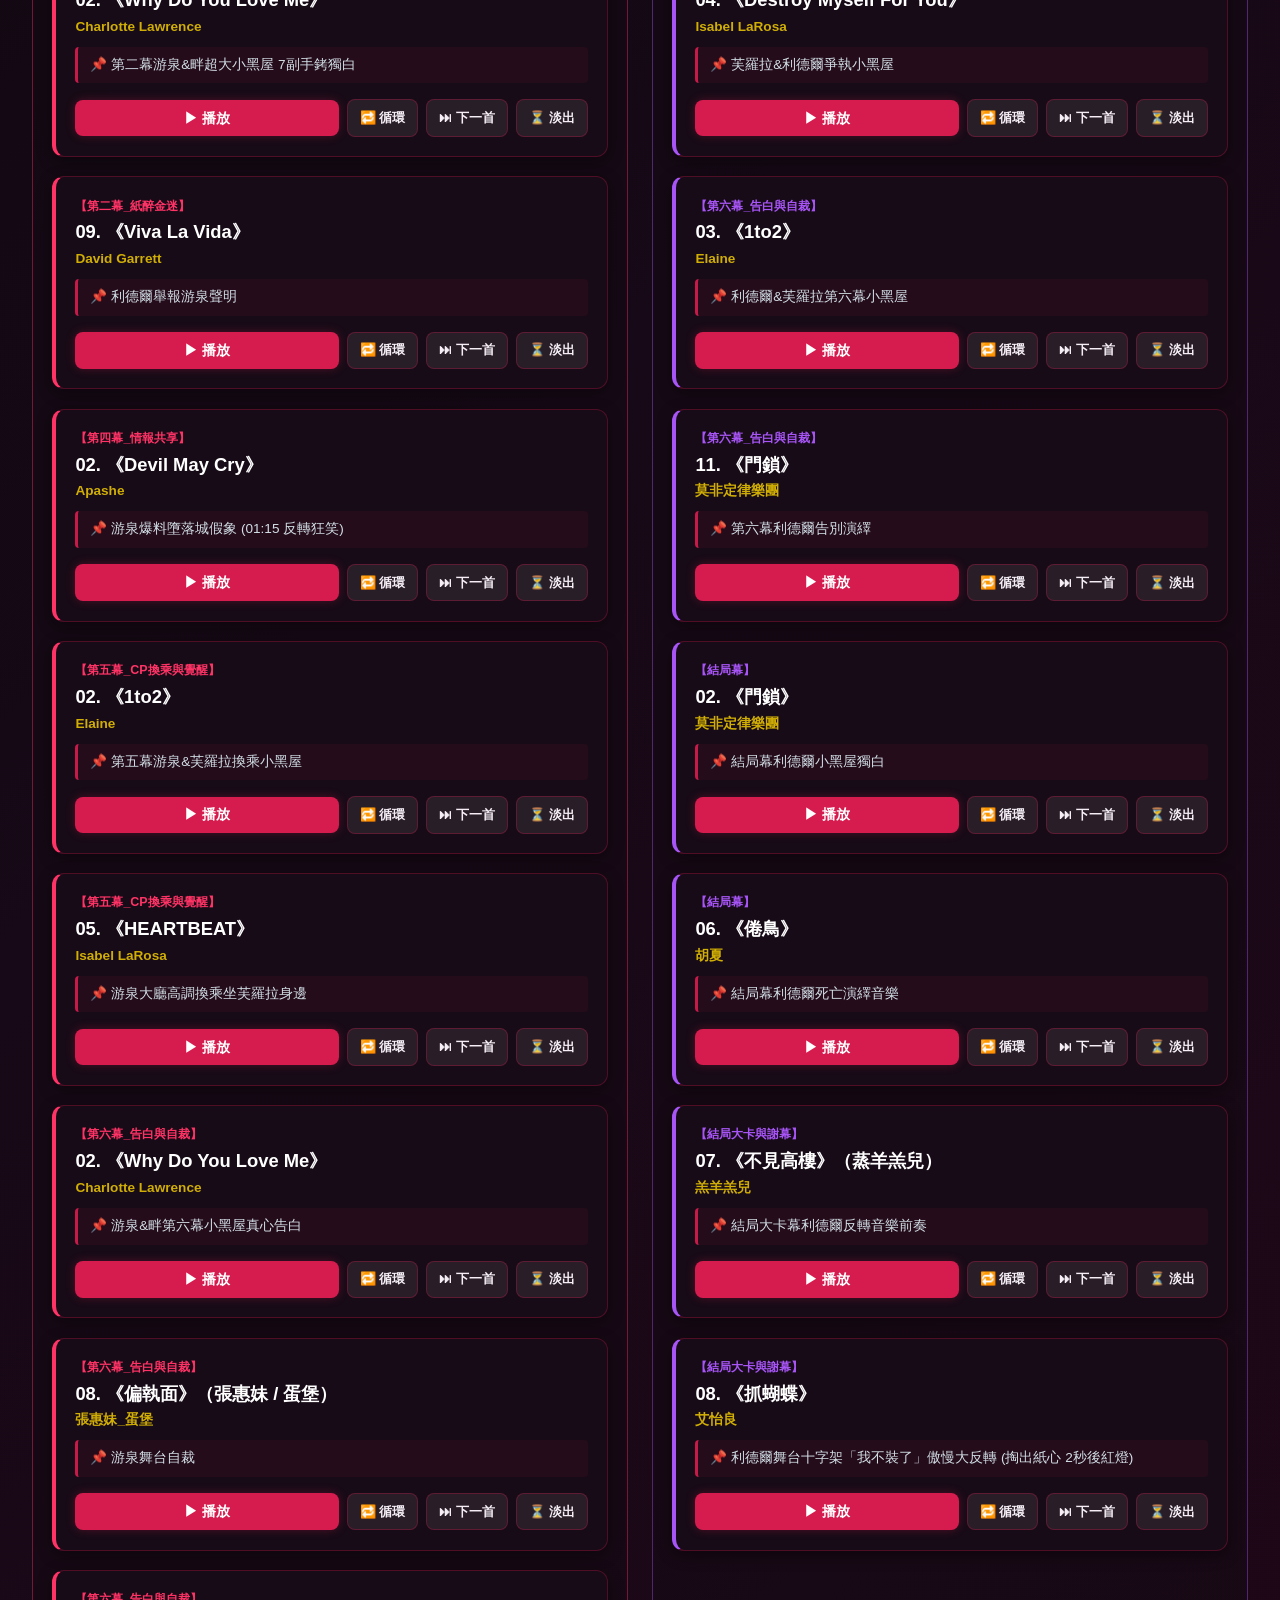
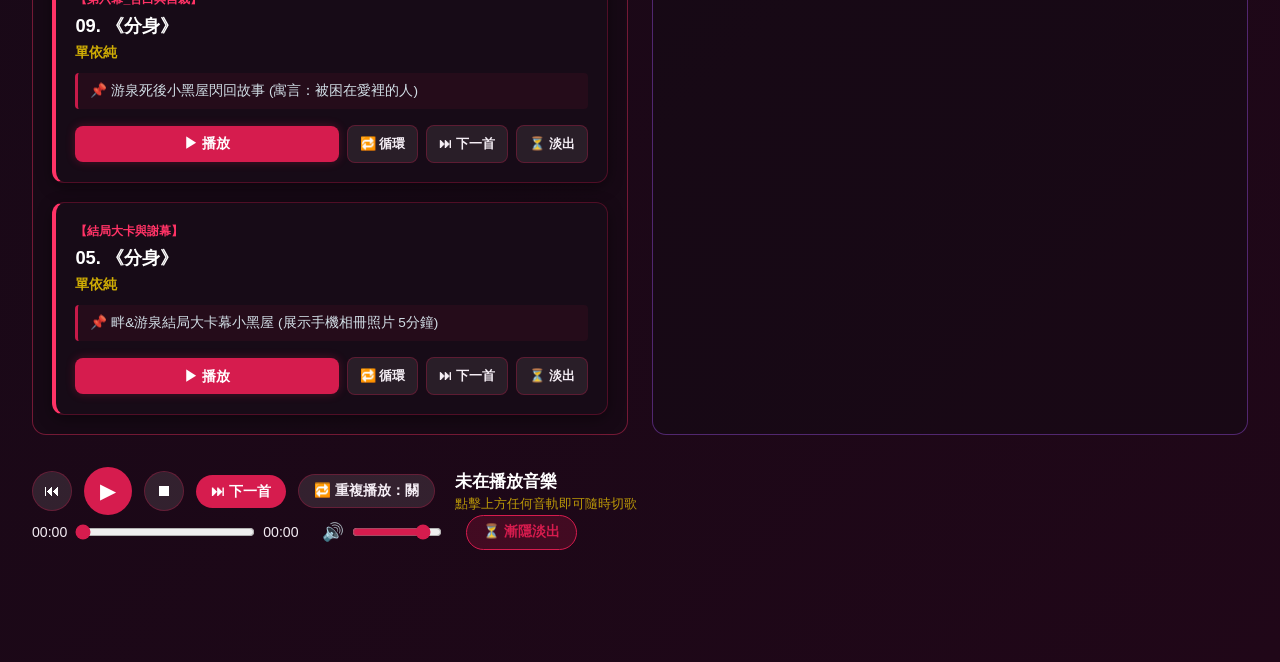
==== commit 9619341b: "style: 全面對齊捉鬼控台 UI 規格（含狀態欄、搜尋欄、卡片組件與強烈暗紅配色）" ====
--- a/bgm/index.html
+++ b/bgm/index.html
@@ -5,67 +5,154 @@
   <title>向生而死BGM</title>
   <style>
     :root {
-      --bg-color: #0d060d;
-      --panel-bg: rgba(29, 13, 29, 0.9);
+      --bg-color: #0b060b;
+      --bg-gradient: linear-gradient(135deg, #0b060b 0%, #170917 50%, #200718 100%);
+      --panel-bg: rgba(24, 12, 24, 0.85);
+      --card-bg: rgba(32, 14, 32, 0.7);
       --text-color: #f5eef5;
       --primary-color: #d61c4e;
-      --accent-color: #e07a5f;
+      --accent-color: #ffd700;
+      --alert-color: #ff3b5c;
       --youquan-color: #ff3366;
       --liddell-color: #a855f7;
       --border-color: rgba(214, 28, 78, 0.3);
-      --font-family: 'PingFang SC', 'PingFang TC', sans-serif;
+      --font-family: -apple-system, BlinkMacSystemFont, "Segoe UI", Roboto, "PingFang TC", "Helvetica Neue", sans-serif;
     }
 
     * { box-sizing: border-box; margin: 0; padding: 0; }
 
     body {
       background: var(--bg-color);
-      background-image: linear-gradient(135deg, #0d060d 0%, #1a081a 100%);
+      background-image: var(--bg-gradient);
       color: var(--text-color);
       font-family: var(--font-family);
-      padding: 1.5rem 2rem 6rem 2rem;
+      padding: 1.5rem 2rem 7rem 2rem;
       min-height: 100vh;
+      line-height: 1.5;
+    }
+
+    body::before {
+      content: '';
+      position: fixed;
+      top: -20%; left: -20%; width: 140%; height: 140%;
+      background: radial-gradient(circle at 50% 20%, rgba(214, 28, 78, 0.08) 0%, transparent 60%),
+                  radial-gradient(circle at 80% 80%, rgba(168, 85, 247, 0.08) 0%, transparent 50%);
+      pointer-events: none;
+      z-index: -1;
     }
 
     header {
-      display: flex; justify-content: space-between; align-items: center;
-      border-bottom: 2px solid var(--primary-color); padding-bottom: 1rem; margin-bottom: 1.2rem;
-    }
-    header h1 { font-size: 1.6rem; color: var(--primary-color); font-weight: 800; }
-    header p { font-size: 0.85rem; opacity: 0.8; }
+      display: flex;
+      justify-content: space-between;
+      align-items: center;
+      border-bottom: 2px solid var(--primary-color);
+      padding-bottom: 1rem;
+      margin-bottom: 1.5rem;
+      box-shadow: 0 4px 20px rgba(214, 28, 78, 0.2);
+    }
+    header h1 {
+      font-size: 1.8rem;
+      color: var(--primary-color);
+      font-weight: 900;
+      letter-spacing: 1px;
+      display: flex;
+      align-items: center;
+      gap: 0.5rem;
+      text-shadow: 0 0 12px rgba(214, 28, 78, 0.5);
+    }
+    header p {
+      font-size: 0.9rem;
+      opacity: 0.85;
+      color: #cbd5e1;
+    }
+
+    .badge-xiang {
+      background: rgba(214, 28, 78, 0.18);
+      color: var(--primary-color);
+      border: 1px solid var(--primary-color);
+      padding: 0.2rem 0.6rem;
+      border-radius: 20px;
+      font-size: 0.75rem;
+      font-weight: bold;
+    }
+
+    .count-badge {
+      background: rgba(255, 215, 0, 0.15);
+      color: var(--accent-color);
+      border: 1px solid var(--accent-color);
+      padding: 0.4rem 0.9rem;
+      border-radius: 20px;
+      font-size: 0.85rem;
+      font-weight: bold;
+      box-shadow: 0 0 10px rgba(255, 215, 0, 0.2);
+    }
+
+    .quick-stats {
+      display: flex;
+      gap: 1rem;
+      margin-bottom: 1.5rem;
+      flex-wrap: wrap;
+    }
+    .stat-chip {
+      background: var(--panel-bg);
+      border: 1px solid var(--border-color);
+      padding: 0.5rem 1rem;
+      border-radius: 8px;
+      font-size: 0.85rem;
+      display: flex;
+      align-items: center;
+      gap: 0.5rem;
+      backdrop-filter: blur(8px);
+    }
+    .stat-chip strong { color: var(--primary-color); }
 
     /* View Switcher Tabs */
     .view-switcher {
-      display: flex; gap: 0.75rem; margin-bottom: 1.2rem; flex-wrap: wrap;
+      display: flex; gap: 0.75rem; margin-bottom: 1.5rem; flex-wrap: wrap;
     }
     .tab-btn {
       background: rgba(255,255,255,0.06); border: 1px solid var(--border-color); color: var(--text-color);
-      padding: 0.6rem 1.2rem; border-radius: 8px; font-size: 0.92rem; font-weight: bold; cursor: pointer; transition: all 0.2s;
+      padding: 0.65rem 1.25rem; border-radius: 10px; font-size: 0.92rem; font-weight: bold; cursor: pointer; transition: all 0.2s;
     }
     .tab-btn:hover { background: rgba(255,255,255,0.15); }
     .tab-btn.active {
       background: var(--primary-color); color: #fff; border-color: var(--primary-color);
-      box-shadow: 0 0 15px rgba(214, 28, 78, 0.4);
+      box-shadow: 0 0 15px rgba(214, 28, 78, 0.5);
     }
     .tab-btn.tab-youquan.active {
       background: var(--youquan-color); border-color: var(--youquan-color);
-      box-shadow: 0 0 15px rgba(255, 51, 102, 0.4);
+      box-shadow: 0 0 15px rgba(255, 51, 102, 0.5);
     }
     .tab-btn.tab-liddell.active {
       background: var(--liddell-color); border-color: var(--liddell-color);
-      box-shadow: 0 0 15px rgba(168, 85, 247, 0.4);
-    }
-
+      box-shadow: 0 0 15px rgba(168, 85, 247, 0.5);
+    }
+
+    .controls-row {
+      display: flex; gap: 1rem; margin-bottom: 1.8rem; align-items: center; flex-wrap: wrap;
+    }
     .search-box {
-      width: 100%; padding: 0.75rem 1rem; border-radius: 8px; border: 1px solid var(--border-color);
-      background: rgba(255,255,255,0.05); color: #fff; font-size: 0.95rem; margin-bottom: 1.5rem; outline: none;
-    }
-    .search-box:focus { border-color: var(--primary-color); }
+      flex: 1; min-width: 250px; padding: 0.75rem 1.2rem; border-radius: 10px; border: 1px solid var(--border-color);
+      background: rgba(20, 10, 20, 0.9); color: #fff; font-size: 0.95rem; outline: none; transition: all 0.25s ease;
+      box-shadow: inset 0 2px 4px rgba(0,0,0,0.5);
+    }
+    .search-box:focus {
+      border-color: var(--primary-color); box-shadow: 0 0 15px rgba(214, 28, 78, 0.3), inset 0 2px 4px rgba(0,0,0,0.5);
+    }
+
+    .btn-global-stop {
+      background: rgba(255, 59, 92, 0.2); border: 1px solid var(--alert-color); color: var(--alert-color);
+      padding: 0.75rem 1.2rem; border-radius: 10px; font-weight: bold; cursor: pointer; font-size: 0.9rem;
+      transition: all 0.2s ease; display: flex; align-items: center; gap: 0.4rem;
+    }
+    .btn-global-stop:hover {
+      background: var(--alert-color); color: #fff; box-shadow: 0 0 15px rgba(255, 59, 92, 0.4);
+    }
 
     .act-group { margin-bottom: 2.2rem; }
     .act-title {
-      font-size: 1.25rem; font-weight: 700; color: var(--accent-color);
-      border-left: 4px solid var(--primary-color); padding-left: 0.6rem; margin-bottom: 0.85rem;
+      font-size: 1.3rem; font-weight: 800; color: var(--accent-color);
+      border-left: 4px solid var(--primary-color); padding-left: 0.75rem; margin-bottom: 1rem;
     }
 
     /* Dual Column Layout */
@@ -73,183 +160,125 @@
       display: grid; grid-template-columns: 1fr 1fr; gap: 1.5rem; margin-bottom: 2rem;
     }
     .column-panel {
-      background: rgba(20, 10, 20, 0.6); border-radius: 12px; padding: 1.2rem; border: 1px solid rgba(255,255,255,0.1);
+      background: rgba(20, 10, 20, 0.6); border-radius: 14px; padding: 1.2rem; border: 1px solid rgba(255,255,255,0.1);
     }
     .column-panel.panel-youquan { border-color: rgba(255, 51, 102, 0.4); }
     .column-panel.panel-liddell { border-color: rgba(168, 85, 247, 0.4); }
     .column-header {
-      font-size: 1.2rem; font-weight: 800; padding-bottom: 0.8rem; margin-bottom: 1rem; border-bottom: 2px solid;
+      font-size: 1.25rem; font-weight: 800; padding-bottom: 0.8rem; margin-bottom: 1rem; border-bottom: 2px solid;
       display: flex; align-items: center; justify-content: space-between;
     }
     .panel-youquan .column-header { color: var(--youquan-color); border-color: var(--youquan-color); }
     .panel-liddell .column-header { color: var(--liddell-color); border-color: var(--liddell-color); }
 
     .track-grid {
-      display: grid; grid-template-columns: repeat(auto-fill, minmax(320px, 1fr)); gap: 1rem;
+      display: grid; grid-template-columns: repeat(auto-fill, minmax(340px, 1fr)); gap: 1.2rem;
     }
     .single-col-grid {
-      display: grid; grid-template-columns: 1fr; gap: 1rem;
-    }
-
+      display: grid; grid-template-columns: 1fr; gap: 1.2rem;
+    }
+
+    /* Track Cards matching 捉鬼 layout */
     .track-card {
-      background: var(--panel-bg); border: 1px solid var(--border-color); border-radius: 10px;
-      padding: 1rem; backdrop-filter: blur(10px); transition: all 0.2s; display: flex; flex-direction: column; justify-content: space-between;
-    }
-    .track-card:hover { border-color: var(--primary-color); transform: translateY(-2px); box-shadow: 0 4px 15px rgba(214, 28, 78, 0.2); }
+      background: var(--panel-bg); border: 1px solid var(--border-color); border-radius: 12px;
+      padding: 1.2rem; backdrop-filter: blur(10px); transition: all 0.25s ease; display: flex; flex-direction: column; justify-content: space-between;
+      box-shadow: 0 4px 15px rgba(0,0,0,0.4); position: relative; overflow: hidden;
+    }
+    .track-card:hover {
+      border-color: var(--primary-color); transform: translateY(-3px); box-shadow: 0 8px 25px rgba(214, 28, 78, 0.3);
+    }
     .track-card.playing {
       border-color: #ff2e63 !important;
       background: rgba(214, 28, 78, 0.25) !important;
-      box-shadow: 0 0 20px rgba(214, 28, 78, 0.5) !important;
-      transform: translateY(-2px);
+      box-shadow: 0 0 25px rgba(214, 28, 78, 0.6) !important;
+      transform: translateY(-3px);
     }
     .track-card.card-youquan { border-left: 4px solid var(--youquan-color); }
     .track-card.card-liddell { border-left: 4px solid var(--liddell-color); }
 
-    .track-title { font-size: 1.05rem; font-weight: 700; color: #fff; margin-bottom: 0.2rem; }
-    .track-artist { font-size: 0.82rem; opacity: 0.7; color: var(--accent-color); margin-bottom: 0.4rem; }
-    .track-use { font-size: 0.82rem; opacity: 0.9; margin-bottom: 0.85rem; line-height: 1.4; background: rgba(255,255,255,0.03); padding: 0.4rem 0.6rem; border-radius: 4px; }
-
-    .track-actions { display: flex; gap: 0.35rem; flex-wrap: wrap; }
+    .act-badge {
+      display: inline-flex; align-items: center; gap: 0.3rem; padding: 0.25rem 0.65rem; border-radius: 6px;
+      font-size: 0.78rem; font-weight: bold; background: rgba(214, 28, 78, 0.15); color: var(--primary-color);
+      border: 1px solid rgba(214, 28, 78, 0.3); margin-bottom: 0.6rem; width: fit-content;
+    }
+
+    .track-title { font-size: 1.15rem; font-weight: 800; color: #fff; margin-bottom: 0.2rem; }
+    .track-artist { font-size: 0.85rem; opacity: 0.8; color: var(--accent-color); margin-bottom: 0.6rem; font-weight: 600; }
+    .track-use {
+      font-size: 0.85rem; opacity: 0.92; margin-bottom: 1rem; line-height: 1.5;
+      background: rgba(214, 28, 78, 0.08); border-left: 3px solid var(--primary-color); padding: 0.5rem 0.75rem; border-radius: 4px; color: #e2f1f8;
+    }
+
+    .track-actions { display: flex; gap: 0.5rem; align-items: center; flex-wrap: wrap; }
     .btn-play {
-      flex: 1.2; background: var(--primary-color); border: none; color: white; padding: 0.45rem 0.6rem;
-      border-radius: 6px; font-weight: bold; cursor: pointer; font-size: 0.85rem; transition: background 0.2s;
-    }
-    .btn-play:hover { background: #f23b6c; }
-    .btn-loop, .btn-next {
+      flex: 1.2; background: var(--primary-color); border: none; color: #fff; padding: 0.55rem 0.9rem;
+      border-radius: 8px; font-weight: 900; cursor: pointer; font-size: 0.88rem; transition: all 0.2s ease; display: flex; align-items: center; justify-content: center; gap: 0.3rem;
+      box-shadow: 0 0 10px rgba(214, 28, 78, 0.3);
+    }
+    .btn-play:hover { background: #f23b6c; transform: scale(1.02); }
+    .btn-loop, .btn-fade, .btn-next {
       background: rgba(255,255,255,0.08); border: 1px solid var(--border-color); color: var(--text-color);
-      padding: 0.45rem 0.55rem; border-radius: 6px; font-size: 0.78rem; cursor: pointer; font-weight: bold; transition: all 0.2s;
-    }
-    .btn-loop:hover, .btn-next:hover { background: rgba(214, 28, 78, 0.3); border-color: var(--primary-color); color: #fff; }
-    .btn-fade {
-      background: rgba(255,255,255,0.1); border: 1px solid var(--border-color); color: var(--text-color);
-      padding: 0.45rem 0.55rem; border-radius: 6px; font-size: 0.78rem; cursor: pointer;
-    }
-    .btn-fade:hover { background: rgba(255,255,255,0.2); }
-
-    
+      padding: 0.55rem 0.75rem; border-radius: 8px; font-size: 0.82rem; cursor: pointer; font-weight: bold; transition: all 0.2s ease; display: flex; align-items: center; gap: 0.3rem;
+    }
+    .btn-loop:hover, .btn-fade:hover, .btn-next:hover { background: rgba(214, 28, 78, 0.3); border-color: var(--primary-color); color: #fff; }
+
+    /* Sticky Bottom Player Bar matching 捉鬼 */
     .ctrl-btn {
-      background: rgba(255,255,255,0.08);
-      border: 1px solid var(--border-color);
-      color: #fff;
-      width: 36px; height: 36px;
-      border-radius: 50%;
-      display: flex;
-      align-items: center;
-      justify-content: center;
-      cursor: pointer;
-      font-size: 0.9rem;
-      transition: all 0.2s ease;
-    }
-    .ctrl-btn:hover {
-      background: rgba(214, 28, 78, 0.25);
-      border-color: var(--primary-color);
-    }
+      background: rgba(255,255,255,0.08); border: 1px solid var(--border-color); color: #fff;
+      width: 36px; height: 36px; border-radius: 50%; display: flex; align-items: center; justify-content: center;
+      cursor: pointer; font-size: 0.9rem; transition: all 0.2s ease;
+    }
+    .ctrl-btn:hover { background: rgba(214, 28, 78, 0.25); border-color: var(--primary-color); }
     .ctrl-btn.play-main {
-      width: 44px; height: 44px;
-      background: var(--primary-color) !important;
-      color: #fff !important;
-      font-size: 1.1rem !important;
-      border: none !important;
-      box-shadow: 0 0 15px rgba(214, 28, 78, 0.5) !important;
-    }
-    .ctrl-btn.play-main:hover {
-      background: #f23b6c !important;
-      transform: scale(1.05);
-    }
-
-    .eq-bars {
-      display: flex;
-      align-items: flex-end;
-      gap: 3px;
-      height: 18px;
-    }
-    .eq-bar {
-      width: 3px;
-      background: var(--primary-color);
-      border-radius: 2px;
-      animation: bounce 1s ease-in-out infinite alternate;
-    }
+      width: 44px; height: 44px; background: var(--primary-color) !important; color: #fff !important;
+      font-size: 1.1rem !important; border: none !important; box-shadow: 0 0 15px rgba(214, 28, 78, 0.5) !important;
+    }
+    .ctrl-btn.play-main:hover { background: #f23b6c !important; transform: scale(1.05); }
+
+    .eq-bars { display: flex; align-items: flex-end; gap: 3px; height: 18px; }
+    .eq-bar { width: 3px; background: var(--primary-color); border-radius: 2px; animation: bounce 1s ease-in-out infinite alternate; }
     .eq-bar:nth-child(1) { height: 40%; animation-delay: 0.1s; }
     .eq-bar:nth-child(2) { height: 80%; animation-delay: 0.3s; }
     .eq-bar:nth-child(3) { height: 100%; animation-delay: 0.2s; }
     .eq-bar:nth-child(4) { height: 60%; animation-delay: 0.4s; }
 
-    @keyframes bounce {
-      0% { height: 20%; }
-      100% { height: 100%; }
-    }
-    .paused .eq-bar {
-      animation: none !important;
-      height: 30% !important;
-    }
+    @keyframes bounce { 0% { height: 20%; } 100% { height: 100%; } }
+    .paused .eq-bar { animation: none !important; height: 30% !important; }
 
     .shortcuts-hint {
-      margin-top: 2rem;
-      margin-bottom: 5rem;
-      padding: 1rem;
-      background: rgba(255,255,255,0.03);
-      border-radius: 10px;
-      border: 1px dashed var(--border-color);
-      font-size: 0.8rem;
-      color: #94a3b8;
-      display: flex;
-      justify-content: space-around;
-      flex-wrap: wrap;
-      gap: 0.5rem;
+      margin-top: 2rem; margin-bottom: 5rem; padding: 1rem; background: rgba(255,255,255,0.03);
+      border-radius: 10px; border: 1px dashed var(--border-color); font-size: 0.8rem; color: #cbd5e1;
+      display: flex; justify-content: space-around; flex-wrap: wrap; gap: 0.5rem;
     }
     .kbd {
-      background: rgba(255,255,255,0.1);
-      padding: 0.15rem 0.4rem;
-      border-radius: 4px;
-      color: var(--primary-color);
-      font-family: monospace;
-      font-weight: bold;
-    }
-
-    /* Sticky Player Bar */
-    #soundboard-bar {
-      position: fixed; bottom: 0; left: 0; right: 0; height: 75px;
-      background: rgba(18, 8, 18, 0.98); border-top: 2px solid var(--primary-color);
-      box-shadow: 0 -4px 25px rgba(0,0,0,0.6); backdrop-filter: blur(15px);
-      display: flex; align-items: center; justify-content: space-between; padding: 0 2rem; z-index: 1000;
-    }
-
-    /* Editable Fields Styling */
-    .editing-active [contenteditable="true"] {
-      outline: 1px dashed rgba(255, 255, 255, 0.3);
-      border-radius: 4px;
-      padding: 2px 4px;
-      transition: all 0.2s;
-    }
-    .editing-active [contenteditable="true"]:hover {
-      background: rgba(255, 255, 255, 0.12);
-      outline: 1px dashed var(--accent-color);
-      cursor: text;
-    }
-    .editing-active [contenteditable="true"]:focus {
-      background: rgba(255, 255, 255, 0.2);
-      outline: 2px solid var(--primary-color);
-      box-shadow: 0 0 10px rgba(214, 28, 78, 0.4);
-    }
-    .edit-toolbar {
-      display: flex; gap: 0.75rem; align-items: center;
-      background: rgba(214, 28, 78, 0.12); border: 1px solid var(--primary-color);
-      padding: 0.6rem 1.2rem; border-radius: 10px; margin-bottom: 1.2rem; flex-wrap: wrap;
-    }
+      background: rgba(255,255,255,0.1); padding: 0.15rem 0.4rem; border-radius: 4px; color: var(--primary-color); font-family: monospace; font-weight: bold;
+    }
+
+    @media (max-width: 768px) {
+      body { padding: 1rem 1rem 7rem 1rem; }
+      header { flex-direction: column; align-items: flex-start; gap: 0.5rem; }
+      .dual-container { grid-template-columns: 1fr; gap: 1rem; }
+      .track-grid { grid-template-columns: 1fr; }
+      .shortcuts-hint { flex-direction: column; gap: 0.3rem; }
+    }
+
   </style>
 </head>
 <body class="">
 
   <header>
     <div>
-      <h1 spellcheck="false">向生而死BGM</h1>
-      <p spellcheck="false">天才小貓到此一遊＾＾</p>
+      <h1>💀 《向生而死》 DM 專用一鍵音樂控台 <span class="badge-xiang">BGM Soundboard</span></h1>
+      <p>劇本殺《向生而死》主持人獨立背景音樂專用播控系統（fp665 原廠手冊版）</p>
     </div>
-    <div style="font-size: 0.85rem; opacity: 0.85; text-align: right; line-height: 1.5;">
-      按 <code>Space</code> 播放/暫停 | 按 <code>Esc</code> 3秒淡出 | 按 <code>←</code> / <code>→</code> ±5秒<br>
-      按 <code>N</code> 下一首 | 按 <code>P</code> 上一首 | 按 <code>L</code> 單曲循環 | 按 <code>M</code> 靜音
-    </div>
+    <div class="count-badge">共 79 首精選背景音樂</div>
   </header>
+
+  <div class="quick-stats">
+    <div class="stat-chip">📍 目前狀態: <strong id="status-playing-text">⏸ 暫停中: 請點擊音軌播放</strong></div>
+    <div class="stat-chip">🎛️ Web Audio API 淡入淡出: <strong style="color: var(--primary-color);">已啟用 (3秒)</strong></div>
+    <div class="stat-chip">🔊 音訊目錄: <strong>向生而死BGM/音樂庫/</strong></div>
+  </div>
 
   <!-- View Switcher -->
   <div class="view-switcher">
@@ -259,12 +288,7 @@
     <button class="tab-btn" onclick="switchView('all')">📋 10 幕全劇完整流程 (79首)</button>
   </div>
 
-  <div class="controls-row" style="display: flex; gap: 1rem; margin-bottom: 1.5rem; align-items: center; flex-wrap: wrap;">
-    <input type="text" class="search-box" id="search-input" style="flex: 1; min-width: 250px; padding: 0.75rem 1.2rem; border-radius: 10px; border: 1px solid var(--border-color); background: rgba(15, 23, 32, 0.9); color: #fff; font-size: 0.95rem; outline: none; transition: all 0.25s ease; box-shadow: inset 0 2px 4px rgba(0,0,0,0.5);" placeholder="🔍 快速搜尋歌名、歌手、小黑屋、游泉、利德爾或卡點用途..." oninput="filterTracks(this.value)">
-    <button class="btn-global-stop" onclick="fadeOutAudio(3)" style="background: rgba(214, 28, 78, 0.2); border: 1px solid var(--primary-color); color: var(--primary-color); padding: 0.75rem 1.2rem; border-radius: 10px; font-weight: bold; cursor: pointer; font-size: 0.9rem; transition: all 0.2s ease; display: flex; align-items: center; gap: 0.4rem;">
-      <span>⏹️</span> 柔和淡出停止 (3秒)
-    </button>
-  </div>
+  <input type="text" class="search-box" id="search-input" placeholder="🔍 快速搜尋歌名、歌手、小黑屋或卡點用途..." oninput="filterTracks(this.value)">
 
   <!-- View 1: Dual Column (Default) -->
   <div id="view-dual" class="dual-container" style="display: grid;">
@@ -2135,55 +2159,37 @@
   </div>
 
   <!-- Soundboard Sticky Bar -->
-  <div id="soundboard-bar" style="position: fixed; bottom: 0; left: 0; right: 0; height: 80px; background: rgba(9, 14, 20, 0.96); border-top: 2px solid var(--primary-color); box-shadow: 0 -4px 30px rgba(0,0,0,0.8); backdrop-filter: blur(16px); display: flex; align-items: center; justify-content: space-between; padding: 0 2rem; z-index: 1000;">
-    <div class="player-left" style="display: flex; align-items: center; gap: 1rem; width: 28%;">
-      <div class="track-icon-wrapper" style="width: 44px; height: 44px; border-radius: 10px; background: rgba(214, 28, 78, 0.15); border: 1px solid var(--primary-color); display: flex; align-items: center; justify-content: center; font-size: 1.3rem; color: var(--primary-color);">🎵</div>
-      <div class="player-track-info" style="display: flex; flex-direction: column; overflow: hidden;">
-        <div id="sb-track-title" style="font-size: 0.95rem; font-weight: 800; color: #fff; white-space: nowrap; overflow: hidden; text-overflow: ellipsis;">未在播放音樂</div>
-        <div id="sb-track-act" style="font-size: 0.78rem; color: var(--primary-color); opacity: 0.9;">點擊上方任何音軌即可隨時切歌</div>
-      </div>
-    </div>
-
-    <div class="player-center" style="display: flex; flex-direction: column; align-items: center; gap: 0.4rem; width: 44%;">
-      <div class="player-controls" style="display: flex; align-items: center; gap: 0.8rem;">
-        <button class="ctrl-btn" onclick="playPrev()" title="上一首 (P)">⏮</button>
-        <button class="ctrl-btn" onclick="seekBy(-5)" title="倒退 5 秒 (←)">⏪</button>
-        <button class="ctrl-btn play-main" id="sb-play-btn" onclick="togglePlay()" title="播放/暫停 (Space)">▶</button>
-        <button class="ctrl-btn" onclick="seekBy(5)" title="快進 5 秒 (→)">⏩</button>
-        <button class="ctrl-btn" onclick="playNext()" title="下一首 (N)">⏭</button>
-        <button class="ctrl-btn" id="sb-loop-btn" onclick="toggleLoop()" title="單曲循環 (L)">🔁</button>
-      </div>
-
-      <div class="progress-row" style="display: flex; align-items: center; gap: 0.75rem; width: 100%;">
-        <span class="time-lbl" id="sb-time-cur" style="font-size: 0.75rem; font-family: monospace; color: #94a3b8; min-width: 38px;">0:00</span>
-        <input type="range" id="sb-seek" class="progress-bar" value="0" min="0" max="100" style="flex: 1; height: 8px; accent-color: var(--primary-color); cursor: pointer; border-radius: 4px;">
-        <span class="time-lbl" id="sb-time-tot" style="font-size: 0.75rem; font-family: monospace; color: #94a3b8; min-width: 38px;">0:00</span>
-      </div>
-    </div>
-
-    <div class="player-right" style="display: flex; align-items: center; justify-content: flex-end; gap: 0.8rem; width: 28%;">
-      <div class="eq-bars paused" id="eq-visualizer">
-        <div class="eq-bar"></div>
-        <div class="eq-bar"></div>
-        <div class="eq-bar"></div>
-        <div class="eq-bar"></div>
-      </div>
-
-      <div class="vol-row" style="display: flex; align-items: center; gap: 0.5rem;">
-        <button class="ctrl-btn" id="sb-mute-btn" onclick="toggleMute()" title="靜音 (M)">🔊</button>
-        <input type="range" id="sb-volume" class="vol-bar" min="0" max="100" value="85" oninput="setVolume(this.value)" style="width: 90px; height: 5px; accent-color: var(--primary-color); cursor: pointer;">
-      </div>
-    </div>
-  </div>
-
-  <div class="shortcuts-hint">
-    <span><span class="kbd">Space</span> 播放 / 暫停</span>
-    <span><span class="kbd">Esc</span> 3秒柔和淡出停止</span>
-    <span><span class="kbd">M</span> 靜音 / 恢復</span>
-    <span><span class="kbd">←</span> / <span class="kbd">→</span> 後退 / 前進 5 秒</span>
-    <span><span class="kbd">N</span> 下一首</span>
-    <span><span class="kbd">P</span> 上一首</span>
-  </div>
+  <div id="soundboard-bar">
+    <div style="display: flex; align-items: center; gap: 0.75rem; flex: 1;">
+      <button id="sb-prev-btn" onclick="playPrev()" title="上一首 (P / ←)" style="
+        background: rgba(255,255,255,0.1); border: 1px solid var(--border-color); color: white; width: 40px; height: 40px;
+        border-radius: 50%; cursor: pointer; font-size: 1rem; display: flex; align-items: center; justify-content: center;
+      ">⏮</button>
+      
+      <button id="sb-play-btn" onclick="togglePlay()" title="播放/暫停 (Space)" style="
+        background: var(--primary-color); border: none; color: white; width: 48px; height: 48px;
+        border-radius: 50%; cursor: pointer; font-size: 1.3rem; display: flex; align-items: center; justify-content: center;
+      ">▶</button>
+      
+      <button id="sb-stop-btn" onclick="stopAudio()" title="停止" style="
+        background: rgba(255,255,255,0.1); border: 1px solid var(--border-color); color: white; width: 40px; height: 40px;
+        border-radius: 50%; cursor: pointer; font-size: 1rem; display: flex; align-items: center; justify-content: center;
+      ">⏹</button>
+
+      <button id="sb-next-btn" onclick="playNext()" title="下一首 (N / →)" style="
+        background: var(--primary-color); border: none; color: white; padding: 0.45rem 0.95rem;
+        border-radius: 20px; font-weight: bold; cursor: pointer; font-size: 0.88rem; display: flex; align-items: center; gap: 0.3rem;
+      ">⏭ 下一首</button>
+
+      <button id="sb-loop-btn" onclick="toggleLoop()" title="開關重複播放 / 單曲循環 (L)" style="
+        background: rgba(255,255,255,0.1); border: 1px solid var(--border-color); color: var(--text-color);
+        padding: 0.45rem 0.95rem; border-radius: 20px; font-size: 0.85rem; font-weight: bold; cursor: pointer; transition: all 0.2s;
+      ">🔁 重複播放：關</button>
+
+      <div style="margin-left: 0.5rem;">
+        <div id="sb-track-title" style="font-weight: bold; font-size: 1.05rem; color: #fff;">未在播放音樂</div>
+        <div id="sb-track-act" style="font-size: 0.8rem; opacity: 0.7; color: var(--accent-color);">點擊上方任何音軌即可隨時切歌</div>
+      </div>
     </div>
 
     <div style="display: flex; align-items: center; gap: 1.5rem;">
@@ -2208,51 +2214,26 @@
     let fadeTimer = null;
     let currentTrackIndex = -1;
     let isLoop = false;
-    let isSeeking = false;
-    let isMuted = false;
-    let savedVolume = 0.85;
-
-    const eqVisualizer = document.getElementById('eq-visualizer');
-    const sbSeek = document.getElementById('sb-seek');
-    const sbMuteBtn = document.getElementById('sb-mute-btn');
-
-    if (sbSeek) {
-      sbSeek.addEventListener('mousedown', () => { isSeeking = true; });
-      sbSeek.addEventListener('touchstart', () => { isSeeking = true; });
-      sbSeek.addEventListener('input', (e) => {
-        isSeeking = true;
-        if (player.duration && !isNaN(player.duration)) {
-          const val = parseFloat(e.target.value);
-          const targetTime = (val / 100) * player.duration;
-          document.getElementById('sb-time-cur').innerText = formatTime(targetTime);
-          try { player.currentTime = targetTime; } catch(err) {}
-        }
-      });
-      const applySeek = (val) => {
-        if (player.duration && !isNaN(player.duration)) {
-          const targetTime = (parseFloat(val) / 100) * player.duration;
-          try { player.currentTime = targetTime; } catch(err) {}
-        }
-        setTimeout(() => { isSeeking = false; }, 150);
-      };
-      sbSeek.addEventListener('change', (e) => applySeek(e.target.value));
-      sbSeek.addEventListener('mouseup', (e) => applySeek(e.target.value));
-      sbSeek.addEventListener('touchend', (e) => applySeek(e.target.value));
-    }
-
-    function formatTime(seconds) {
-      if (isNaN(seconds)) return "0:00";
-      const m = Math.floor(seconds / 60);
-      const s = Math.floor(seconds % 60);
-      return `${m}:${s < 10 ? '0' : ''}${s}`;
-    }
-
-    function updatePlayStateUI(isPlaying) {
-      const mainBtn = document.getElementById('sb-play-btn');
-      if (mainBtn) mainBtn.innerText = isPlaying ? "⏸" : "▶";
-      if (eqVisualizer) {
-        if (isPlaying) eqVisualizer.classList.remove('paused');
-        else eqVisualizer.classList.add('paused');
+
+    function switchView(mode) {
+      document.querySelectorAll('.tab-btn').forEach(b => b.classList.remove('active'));
+      document.getElementById('view-dual').style.display = 'none';
+      document.getElementById('view-youquan').style.display = 'none';
+      document.getElementById('view-liddell').style.display = 'none';
+      document.getElementById('view-all').style.display = 'none';
+
+      if (mode === 'dual') {
+        document.getElementById('view-dual').style.display = 'grid';
+        event.target.classList.add('active');
+      } else if (mode === 'youquan') {
+        document.getElementById('view-youquan').style.display = 'block';
+        event.target.classList.add('active');
+      } else if (mode === 'liddell') {
+        document.getElementById('view-liddell').style.display = 'block';
+        event.target.classList.add('active');
+      } else if (mode === 'all') {
+        document.getElementById('view-all').style.display = 'block';
+        event.target.classList.add('active');
       }
     }
 
@@ -2260,14 +2241,15 @@
       if (fadeTimer) clearInterval(fadeTimer);
 
       player.pause();
-      player.src = encodeURI(src);
+      player.src = src;
       player.loop = isLoop;
-      player.volume = parseFloat(document.getElementById('sb-volume').value) / 100;
+      player.volume = document.getElementById('sb-volume').value / 100;
 
       player.play().then(() => {
-        updatePlayStateUI(true);
+        document.getElementById('sb-play-btn').innerText = "⏸";
       }).catch(err => console.log(err));
 
+      // Update card active styling
       const allCards = Array.from(document.querySelectorAll('.track-card'));
       allCards.forEach(c => c.classList.remove('playing'));
 
@@ -2362,9 +2344,16 @@
       isLoop = !isLoop;
       player.loop = isLoop;
       const loopBtn = document.getElementById('sb-loop-btn');
-      if (loopBtn) {
-        loopBtn.style.color = isLoop ? 'var(--primary-color)' : '#fff';
-        loopBtn.style.borderColor = isLoop ? 'var(--primary-color)' : 'var(--border-color)';
+      if (isLoop) {
+        loopBtn.innerText = "🔂 單曲重複：開";
+        loopBtn.style.background = "var(--primary-color)";
+        loopBtn.style.color = "#fff";
+        loopBtn.style.borderColor = "var(--primary-color)";
+      } else {
+        loopBtn.innerText = "🔁 重複播放：關";
+        loopBtn.style.background = "rgba(255,255,255,0.1)";
+        loopBtn.style.color = "var(--text-color)";
+        loopBtn.style.borderColor = "var(--border-color)";
       }
     }
 
@@ -2372,30 +2361,10 @@
       if (!player.src) return;
       if (player.paused) {
         player.play();
-        updatePlayStateUI(true);
+        document.getElementById('sb-play-btn').innerText = "⏸";
       } else {
         player.pause();
-        updatePlayStateUI(false);
-      }
-    }
-
-    function seekBy(seconds) {
-      if (!player.duration || isNaN(player.duration)) return;
-      player.currentTime = Math.min(Math.max(player.currentTime + seconds, 0), player.duration);
-    }
-
-    function toggleMute() {
-      if (isMuted) {
-        setVolume(savedVolume * 100);
-        document.getElementById('sb-volume').value = savedVolume * 100;
-        isMuted = false;
-        if (sbMuteBtn) sbMuteBtn.innerText = '🔊';
-      } else {
-        savedVolume = player.volume;
-        setVolume(0);
-        document.getElementById('sb-volume').value = 0;
-        isMuted = true;
-        if (sbMuteBtn) sbMuteBtn.innerText = '🔇';
+        document.getElementById('sb-play-btn').innerText = "▶";
       }
     }
 
@@ -2403,7 +2372,7 @@
       if (fadeTimer) clearInterval(fadeTimer);
       player.pause();
       player.currentTime = 0;
-      updatePlayStateUI(false);
+      document.getElementById('sb-play-btn').innerText = "▶";
       document.getElementById('sb-track-title').innerText = "未在播放音樂";
       document.getElementById('sb-track-act').innerText = "點擊任意音軌即可切歌";
       document.querySelectorAll('.track-card').forEach(c => c.classList.remove('playing'));
@@ -2412,7 +2381,7 @@
     function fadeOutAudio(durationSec) {
       if (player.paused) return;
       if (fadeTimer) clearInterval(fadeTimer);
-      let stepTime = 50;
+      let stepTime = 100;
       let steps = (durationSec * 1000) / stepTime;
       let volStep = player.volume / steps;
 
@@ -2423,26 +2392,21 @@
           player.volume = 0;
           player.pause();
           clearInterval(fadeTimer);
-          updatePlayStateUI(false);
-          player.volume = parseFloat(document.getElementById('sb-volume').value) / 100;
+          document.getElementById('sb-play-btn').innerText = "▶";
         }
       }, stepTime);
     }
 
-    function setVolume(v) {
-      const vol = parseFloat(v) / 100;
-      player.volume = vol;
-      isMuted = vol === 0;
-      if (sbMuteBtn) sbMuteBtn.innerText = isMuted ? '🔇' : (vol < 0.5 ? '🔉' : '🔊');
-    }
+    function setVolume(v) { player.volume = v / 100; }
+    function seekAudio(v) { if (player.duration) player.currentTime = (v / 100) * player.duration; }
 
     player.addEventListener('timeupdate', () => {
-      if (player.duration && !isNaN(player.duration)) {
-        if (!isSeeking) {
-          document.getElementById('sb-time-cur').innerText = formatTime(player.currentTime);
-          document.getElementById('sb-seek').value = (player.currentTime / player.duration) * 100;
-        }
-        document.getElementById('sb-time-tot').innerText = formatTime(player.duration);
+      if (player.duration) {
+        let cur = Math.floor(player.currentTime);
+        let tot = Math.floor(player.duration);
+        document.getElementById('sb-time-cur').innerText = String(Math.floor(cur/60)).padStart(2,'0') + ":" + String(cur%60).padStart(2,'0');
+        document.getElementById('sb-time-tot').innerText = String(Math.floor(tot/60)).padStart(2,'0') + ":" + String(tot%60).padStart(2,'0');
+        document.getElementById('sb-seek').value = (player.currentTime / player.duration) * 100;
       }
     });
 
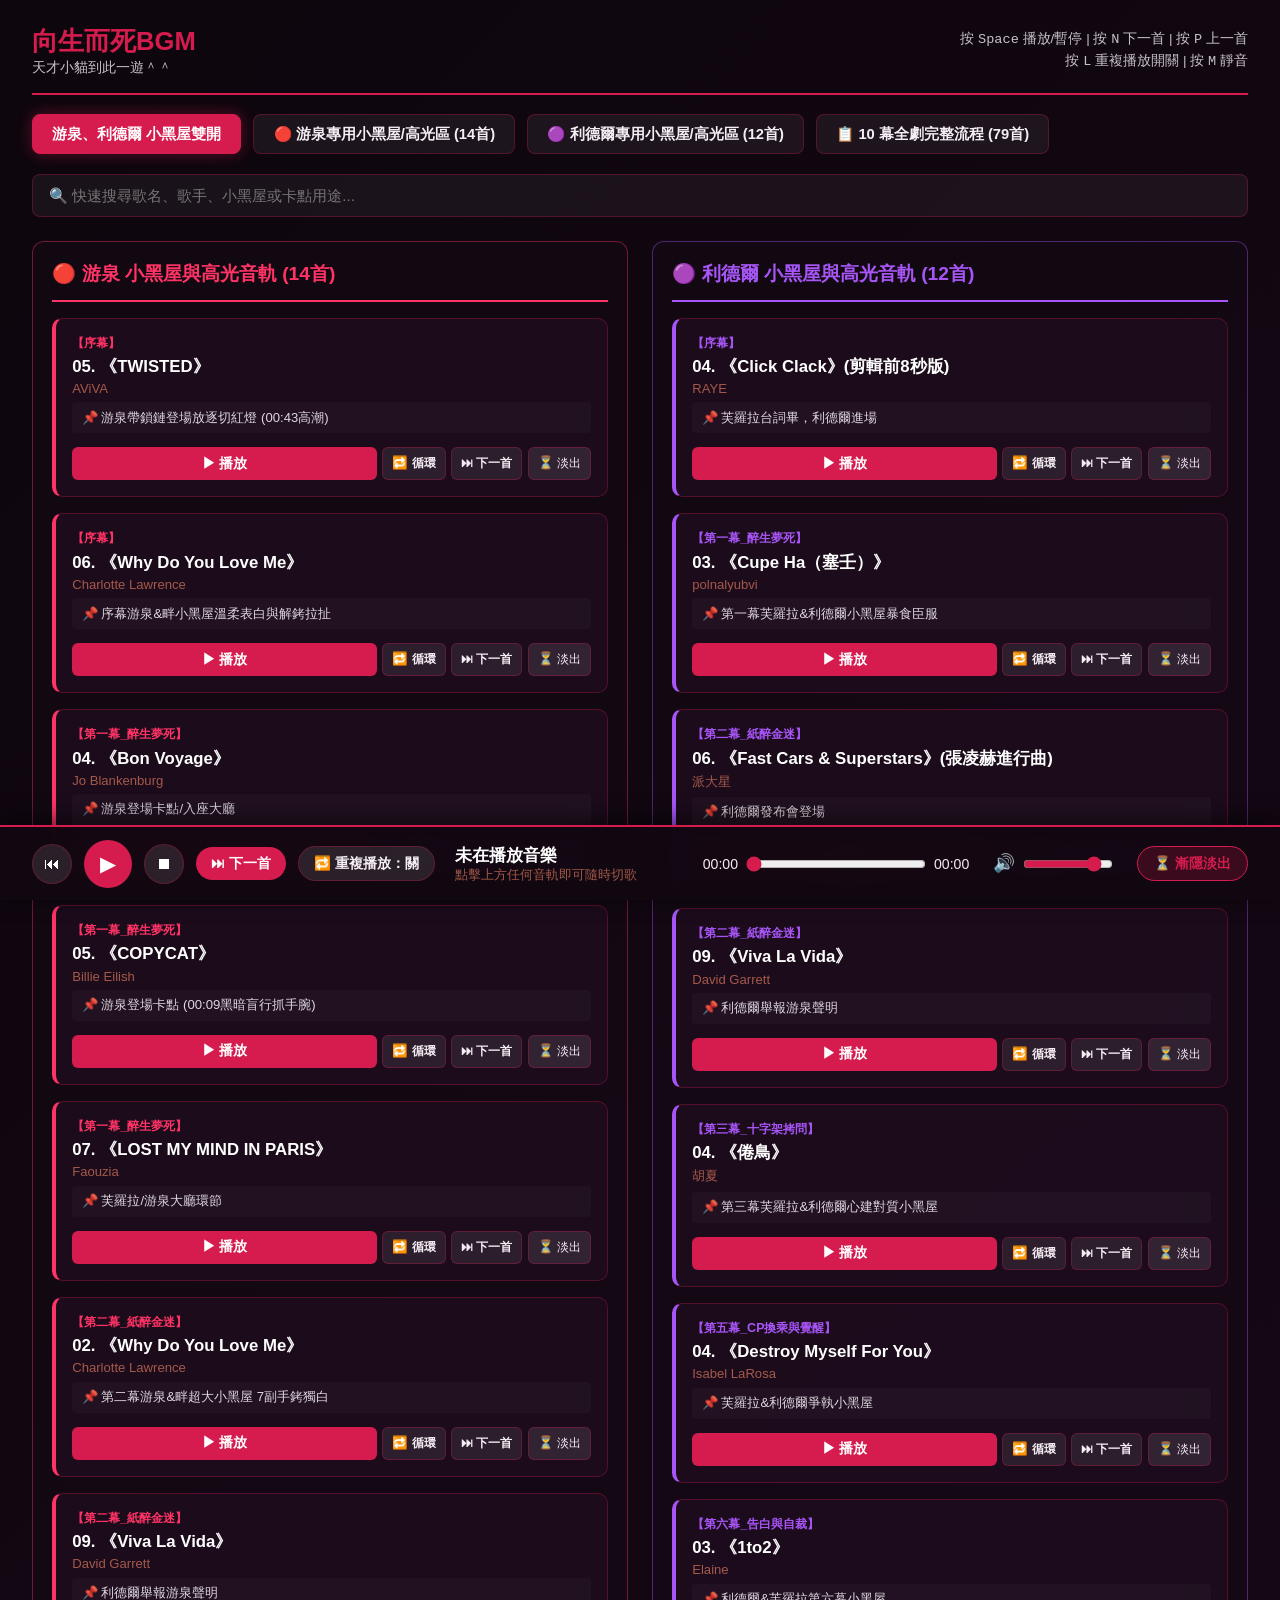
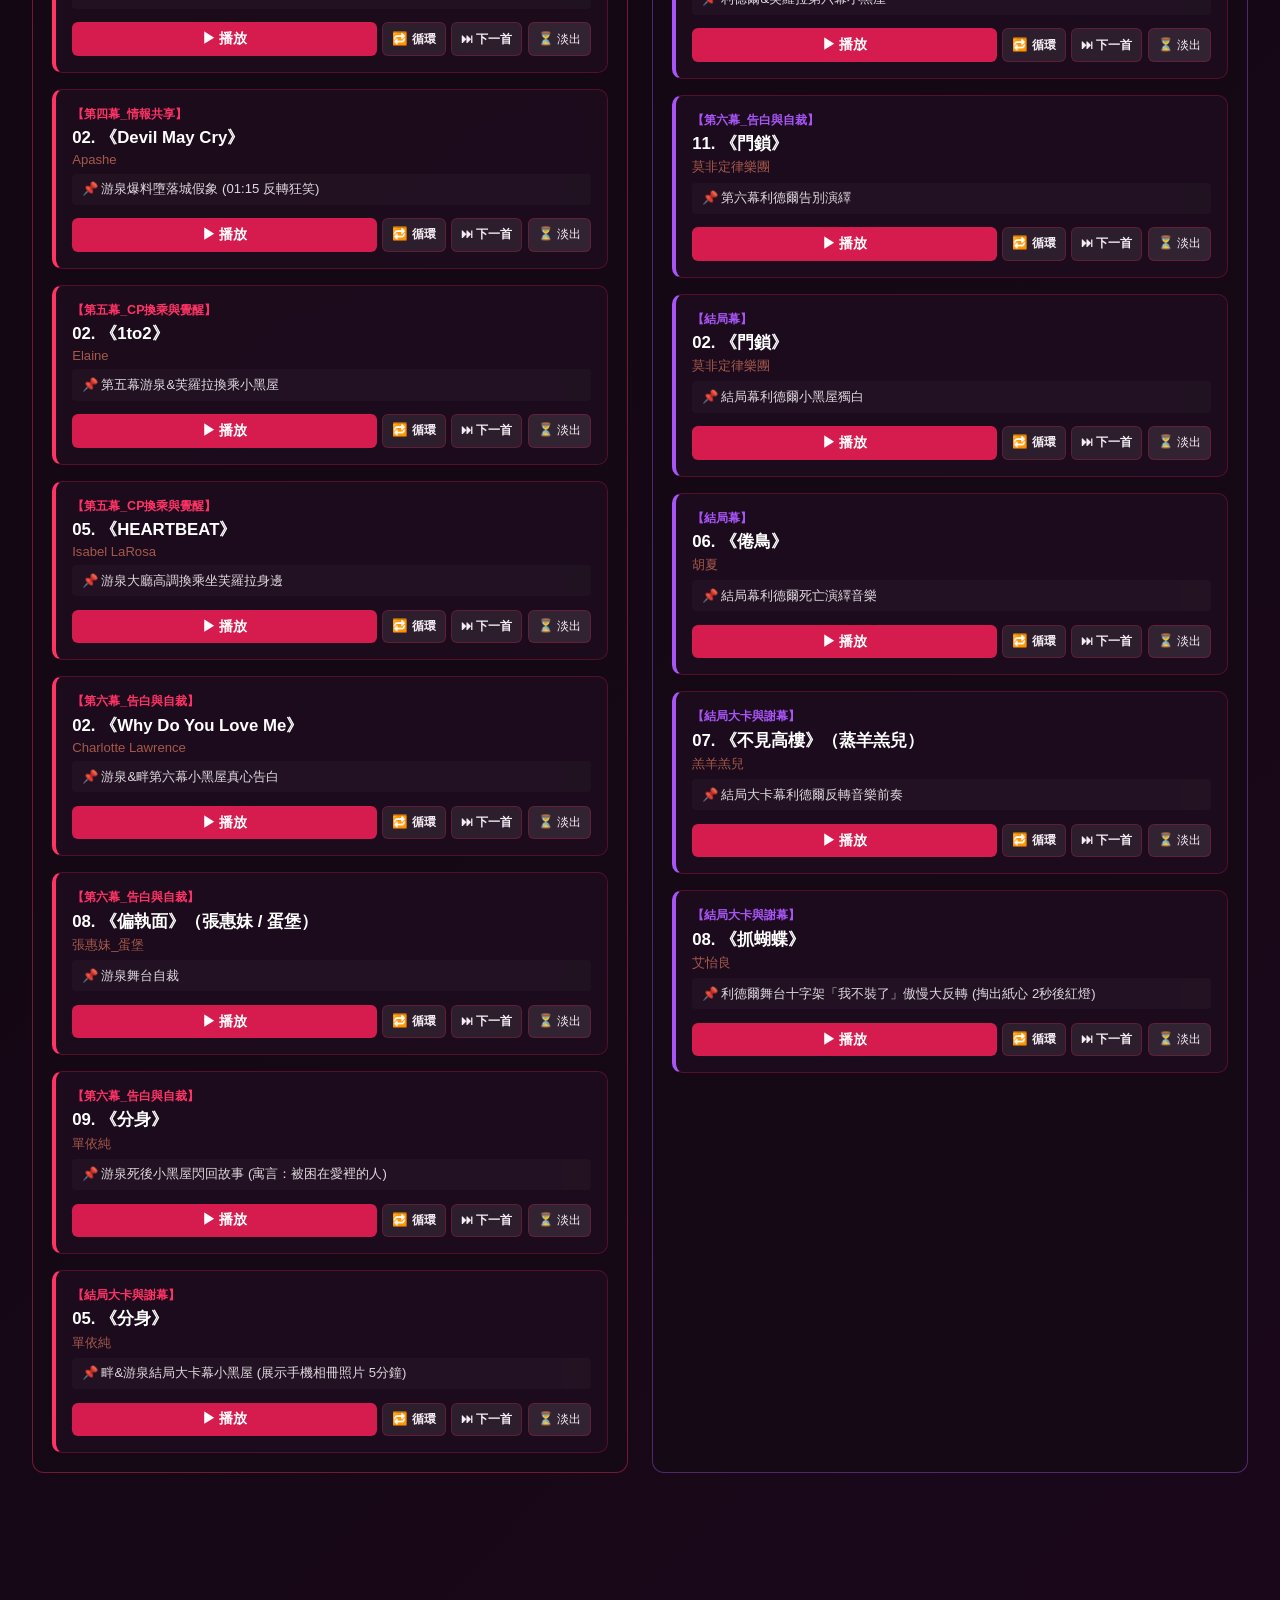
==== commit 5ad42401: "Fix switchView active tab handling for xiang page" ====
--- a/bgm/index.html
+++ b/bgm/index.html
@@ -5,154 +5,67 @@
   <title>向生而死BGM</title>
   <style>
     :root {
-      --bg-color: #0b060b;
-      --bg-gradient: linear-gradient(135deg, #0b060b 0%, #170917 50%, #200718 100%);
-      --panel-bg: rgba(24, 12, 24, 0.85);
-      --card-bg: rgba(32, 14, 32, 0.7);
+      --bg-color: #0d060d;
+      --panel-bg: rgba(29, 13, 29, 0.9);
       --text-color: #f5eef5;
       --primary-color: #d61c4e;
-      --accent-color: #ffd700;
-      --alert-color: #ff3b5c;
+      --accent-color: #e07a5f;
       --youquan-color: #ff3366;
       --liddell-color: #a855f7;
       --border-color: rgba(214, 28, 78, 0.3);
-      --font-family: -apple-system, BlinkMacSystemFont, "Segoe UI", Roboto, "PingFang TC", "Helvetica Neue", sans-serif;
+      --font-family: 'PingFang SC', 'PingFang TC', sans-serif;
     }
 
     * { box-sizing: border-box; margin: 0; padding: 0; }
 
     body {
       background: var(--bg-color);
-      background-image: var(--bg-gradient);
+      background-image: linear-gradient(135deg, #0d060d 0%, #1a081a 100%);
       color: var(--text-color);
       font-family: var(--font-family);
-      padding: 1.5rem 2rem 7rem 2rem;
+      padding: 1.5rem 2rem 6rem 2rem;
       min-height: 100vh;
-      line-height: 1.5;
-    }
-
-    body::before {
-      content: '';
-      position: fixed;
-      top: -20%; left: -20%; width: 140%; height: 140%;
-      background: radial-gradient(circle at 50% 20%, rgba(214, 28, 78, 0.08) 0%, transparent 60%),
-                  radial-gradient(circle at 80% 80%, rgba(168, 85, 247, 0.08) 0%, transparent 50%);
-      pointer-events: none;
-      z-index: -1;
     }
 
     header {
-      display: flex;
-      justify-content: space-between;
-      align-items: center;
-      border-bottom: 2px solid var(--primary-color);
-      padding-bottom: 1rem;
-      margin-bottom: 1.5rem;
-      box-shadow: 0 4px 20px rgba(214, 28, 78, 0.2);
-    }
-    header h1 {
-      font-size: 1.8rem;
-      color: var(--primary-color);
-      font-weight: 900;
-      letter-spacing: 1px;
-      display: flex;
-      align-items: center;
-      gap: 0.5rem;
-      text-shadow: 0 0 12px rgba(214, 28, 78, 0.5);
-    }
-    header p {
-      font-size: 0.9rem;
-      opacity: 0.85;
-      color: #cbd5e1;
-    }
-
-    .badge-xiang {
-      background: rgba(214, 28, 78, 0.18);
-      color: var(--primary-color);
-      border: 1px solid var(--primary-color);
-      padding: 0.2rem 0.6rem;
-      border-radius: 20px;
-      font-size: 0.75rem;
-      font-weight: bold;
-    }
-
-    .count-badge {
-      background: rgba(255, 215, 0, 0.15);
-      color: var(--accent-color);
-      border: 1px solid var(--accent-color);
-      padding: 0.4rem 0.9rem;
-      border-radius: 20px;
-      font-size: 0.85rem;
-      font-weight: bold;
-      box-shadow: 0 0 10px rgba(255, 215, 0, 0.2);
-    }
-
-    .quick-stats {
-      display: flex;
-      gap: 1rem;
-      margin-bottom: 1.5rem;
-      flex-wrap: wrap;
-    }
-    .stat-chip {
-      background: var(--panel-bg);
-      border: 1px solid var(--border-color);
-      padding: 0.5rem 1rem;
-      border-radius: 8px;
-      font-size: 0.85rem;
-      display: flex;
-      align-items: center;
-      gap: 0.5rem;
-      backdrop-filter: blur(8px);
-    }
-    .stat-chip strong { color: var(--primary-color); }
+      display: flex; justify-content: space-between; align-items: center;
+      border-bottom: 2px solid var(--primary-color); padding-bottom: 1rem; margin-bottom: 1.2rem;
+    }
+    header h1 { font-size: 1.6rem; color: var(--primary-color); font-weight: 800; }
+    header p { font-size: 0.85rem; opacity: 0.8; }
 
     /* View Switcher Tabs */
     .view-switcher {
-      display: flex; gap: 0.75rem; margin-bottom: 1.5rem; flex-wrap: wrap;
+      display: flex; gap: 0.75rem; margin-bottom: 1.2rem; flex-wrap: wrap;
     }
     .tab-btn {
       background: rgba(255,255,255,0.06); border: 1px solid var(--border-color); color: var(--text-color);
-      padding: 0.65rem 1.25rem; border-radius: 10px; font-size: 0.92rem; font-weight: bold; cursor: pointer; transition: all 0.2s;
+      padding: 0.6rem 1.2rem; border-radius: 8px; font-size: 0.92rem; font-weight: bold; cursor: pointer; transition: all 0.2s;
     }
     .tab-btn:hover { background: rgba(255,255,255,0.15); }
     .tab-btn.active {
       background: var(--primary-color); color: #fff; border-color: var(--primary-color);
-      box-shadow: 0 0 15px rgba(214, 28, 78, 0.5);
+      box-shadow: 0 0 15px rgba(214, 28, 78, 0.4);
     }
     .tab-btn.tab-youquan.active {
       background: var(--youquan-color); border-color: var(--youquan-color);
-      box-shadow: 0 0 15px rgba(255, 51, 102, 0.5);
+      box-shadow: 0 0 15px rgba(255, 51, 102, 0.4);
     }
     .tab-btn.tab-liddell.active {
       background: var(--liddell-color); border-color: var(--liddell-color);
-      box-shadow: 0 0 15px rgba(168, 85, 247, 0.5);
-    }
-
-    .controls-row {
-      display: flex; gap: 1rem; margin-bottom: 1.8rem; align-items: center; flex-wrap: wrap;
-    }
+      box-shadow: 0 0 15px rgba(168, 85, 247, 0.4);
+    }
+
     .search-box {
-      flex: 1; min-width: 250px; padding: 0.75rem 1.2rem; border-radius: 10px; border: 1px solid var(--border-color);
-      background: rgba(20, 10, 20, 0.9); color: #fff; font-size: 0.95rem; outline: none; transition: all 0.25s ease;
-      box-shadow: inset 0 2px 4px rgba(0,0,0,0.5);
-    }
-    .search-box:focus {
-      border-color: var(--primary-color); box-shadow: 0 0 15px rgba(214, 28, 78, 0.3), inset 0 2px 4px rgba(0,0,0,0.5);
-    }
-
-    .btn-global-stop {
-      background: rgba(255, 59, 92, 0.2); border: 1px solid var(--alert-color); color: var(--alert-color);
-      padding: 0.75rem 1.2rem; border-radius: 10px; font-weight: bold; cursor: pointer; font-size: 0.9rem;
-      transition: all 0.2s ease; display: flex; align-items: center; gap: 0.4rem;
-    }
-    .btn-global-stop:hover {
-      background: var(--alert-color); color: #fff; box-shadow: 0 0 15px rgba(255, 59, 92, 0.4);
-    }
+      width: 100%; padding: 0.75rem 1rem; border-radius: 8px; border: 1px solid var(--border-color);
+      background: rgba(255,255,255,0.05); color: #fff; font-size: 0.95rem; margin-bottom: 1.5rem; outline: none;
+    }
+    .search-box:focus { border-color: var(--primary-color); }
 
     .act-group { margin-bottom: 2.2rem; }
     .act-title {
-      font-size: 1.3rem; font-weight: 800; color: var(--accent-color);
-      border-left: 4px solid var(--primary-color); padding-left: 0.75rem; margin-bottom: 1rem;
+      font-size: 1.25rem; font-weight: 700; color: var(--accent-color);
+      border-left: 4px solid var(--primary-color); padding-left: 0.6rem; margin-bottom: 0.85rem;
     }
 
     /* Dual Column Layout */
@@ -160,132 +73,110 @@
       display: grid; grid-template-columns: 1fr 1fr; gap: 1.5rem; margin-bottom: 2rem;
     }
     .column-panel {
-      background: rgba(20, 10, 20, 0.6); border-radius: 14px; padding: 1.2rem; border: 1px solid rgba(255,255,255,0.1);
+      background: rgba(20, 10, 20, 0.6); border-radius: 12px; padding: 1.2rem; border: 1px solid rgba(255,255,255,0.1);
     }
     .column-panel.panel-youquan { border-color: rgba(255, 51, 102, 0.4); }
     .column-panel.panel-liddell { border-color: rgba(168, 85, 247, 0.4); }
     .column-header {
-      font-size: 1.25rem; font-weight: 800; padding-bottom: 0.8rem; margin-bottom: 1rem; border-bottom: 2px solid;
+      font-size: 1.2rem; font-weight: 800; padding-bottom: 0.8rem; margin-bottom: 1rem; border-bottom: 2px solid;
       display: flex; align-items: center; justify-content: space-between;
     }
     .panel-youquan .column-header { color: var(--youquan-color); border-color: var(--youquan-color); }
     .panel-liddell .column-header { color: var(--liddell-color); border-color: var(--liddell-color); }
 
     .track-grid {
-      display: grid; grid-template-columns: repeat(auto-fill, minmax(340px, 1fr)); gap: 1.2rem;
+      display: grid; grid-template-columns: repeat(auto-fill, minmax(320px, 1fr)); gap: 1rem;
     }
     .single-col-grid {
-      display: grid; grid-template-columns: 1fr; gap: 1.2rem;
-    }
-
-    /* Track Cards matching 捉鬼 layout */
+      display: grid; grid-template-columns: 1fr; gap: 1rem;
+    }
+
     .track-card {
-      background: var(--panel-bg); border: 1px solid var(--border-color); border-radius: 12px;
-      padding: 1.2rem; backdrop-filter: blur(10px); transition: all 0.25s ease; display: flex; flex-direction: column; justify-content: space-between;
-      box-shadow: 0 4px 15px rgba(0,0,0,0.4); position: relative; overflow: hidden;
-    }
-    .track-card:hover {
-      border-color: var(--primary-color); transform: translateY(-3px); box-shadow: 0 8px 25px rgba(214, 28, 78, 0.3);
-    }
+      background: var(--panel-bg); border: 1px solid var(--border-color); border-radius: 10px;
+      padding: 1rem; backdrop-filter: blur(10px); transition: all 0.2s; display: flex; flex-direction: column; justify-content: space-between;
+    }
+    .track-card:hover { border-color: var(--primary-color); transform: translateY(-2px); box-shadow: 0 4px 15px rgba(214, 28, 78, 0.2); }
     .track-card.playing {
       border-color: #ff2e63 !important;
       background: rgba(214, 28, 78, 0.25) !important;
-      box-shadow: 0 0 25px rgba(214, 28, 78, 0.6) !important;
-      transform: translateY(-3px);
+      box-shadow: 0 0 20px rgba(214, 28, 78, 0.5) !important;
+      transform: translateY(-2px);
     }
     .track-card.card-youquan { border-left: 4px solid var(--youquan-color); }
     .track-card.card-liddell { border-left: 4px solid var(--liddell-color); }
 
-    .act-badge {
-      display: inline-flex; align-items: center; gap: 0.3rem; padding: 0.25rem 0.65rem; border-radius: 6px;
-      font-size: 0.78rem; font-weight: bold; background: rgba(214, 28, 78, 0.15); color: var(--primary-color);
-      border: 1px solid rgba(214, 28, 78, 0.3); margin-bottom: 0.6rem; width: fit-content;
-    }
-
-    .track-title { font-size: 1.15rem; font-weight: 800; color: #fff; margin-bottom: 0.2rem; }
-    .track-artist { font-size: 0.85rem; opacity: 0.8; color: var(--accent-color); margin-bottom: 0.6rem; font-weight: 600; }
-    .track-use {
-      font-size: 0.85rem; opacity: 0.92; margin-bottom: 1rem; line-height: 1.5;
-      background: rgba(214, 28, 78, 0.08); border-left: 3px solid var(--primary-color); padding: 0.5rem 0.75rem; border-radius: 4px; color: #e2f1f8;
-    }
-
-    .track-actions { display: flex; gap: 0.5rem; align-items: center; flex-wrap: wrap; }
+    .track-title { font-size: 1.05rem; font-weight: 700; color: #fff; margin-bottom: 0.2rem; }
+    .track-artist { font-size: 0.82rem; opacity: 0.7; color: var(--accent-color); margin-bottom: 0.4rem; }
+    .track-use { font-size: 0.82rem; opacity: 0.9; margin-bottom: 0.85rem; line-height: 1.4; background: rgba(255,255,255,0.03); padding: 0.4rem 0.6rem; border-radius: 4px; }
+
+    .track-actions { display: flex; gap: 0.35rem; flex-wrap: wrap; }
     .btn-play {
-      flex: 1.2; background: var(--primary-color); border: none; color: #fff; padding: 0.55rem 0.9rem;
-      border-radius: 8px; font-weight: 900; cursor: pointer; font-size: 0.88rem; transition: all 0.2s ease; display: flex; align-items: center; justify-content: center; gap: 0.3rem;
-      box-shadow: 0 0 10px rgba(214, 28, 78, 0.3);
-    }
-    .btn-play:hover { background: #f23b6c; transform: scale(1.02); }
-    .btn-loop, .btn-fade, .btn-next {
+      flex: 1.2; background: var(--primary-color); border: none; color: white; padding: 0.45rem 0.6rem;
+      border-radius: 6px; font-weight: bold; cursor: pointer; font-size: 0.85rem; transition: background 0.2s;
+    }
+    .btn-play:hover { background: #f23b6c; }
+    .btn-loop, .btn-next {
       background: rgba(255,255,255,0.08); border: 1px solid var(--border-color); color: var(--text-color);
-      padding: 0.55rem 0.75rem; border-radius: 8px; font-size: 0.82rem; cursor: pointer; font-weight: bold; transition: all 0.2s ease; display: flex; align-items: center; gap: 0.3rem;
-    }
-    .btn-loop:hover, .btn-fade:hover, .btn-next:hover { background: rgba(214, 28, 78, 0.3); border-color: var(--primary-color); color: #fff; }
-
-    /* Sticky Bottom Player Bar matching 捉鬼 */
-    .ctrl-btn {
-      background: rgba(255,255,255,0.08); border: 1px solid var(--border-color); color: #fff;
-      width: 36px; height: 36px; border-radius: 50%; display: flex; align-items: center; justify-content: center;
-      cursor: pointer; font-size: 0.9rem; transition: all 0.2s ease;
-    }
-    .ctrl-btn:hover { background: rgba(214, 28, 78, 0.25); border-color: var(--primary-color); }
-    .ctrl-btn.play-main {
-      width: 44px; height: 44px; background: var(--primary-color) !important; color: #fff !important;
-      font-size: 1.1rem !important; border: none !important; box-shadow: 0 0 15px rgba(214, 28, 78, 0.5) !important;
-    }
-    .ctrl-btn.play-main:hover { background: #f23b6c !important; transform: scale(1.05); }
-
-    .eq-bars { display: flex; align-items: flex-end; gap: 3px; height: 18px; }
-    .eq-bar { width: 3px; background: var(--primary-color); border-radius: 2px; animation: bounce 1s ease-in-out infinite alternate; }
-    .eq-bar:nth-child(1) { height: 40%; animation-delay: 0.1s; }
-    .eq-bar:nth-child(2) { height: 80%; animation-delay: 0.3s; }
-    .eq-bar:nth-child(3) { height: 100%; animation-delay: 0.2s; }
-    .eq-bar:nth-child(4) { height: 60%; animation-delay: 0.4s; }
-
-    @keyframes bounce { 0% { height: 20%; } 100% { height: 100%; } }
-    .paused .eq-bar { animation: none !important; height: 30% !important; }
-
-    .shortcuts-hint {
-      margin-top: 2rem; margin-bottom: 5rem; padding: 1rem; background: rgba(255,255,255,0.03);
-      border-radius: 10px; border: 1px dashed var(--border-color); font-size: 0.8rem; color: #cbd5e1;
-      display: flex; justify-content: space-around; flex-wrap: wrap; gap: 0.5rem;
-    }
-    .kbd {
-      background: rgba(255,255,255,0.1); padding: 0.15rem 0.4rem; border-radius: 4px; color: var(--primary-color); font-family: monospace; font-weight: bold;
-    }
-
-    @media (max-width: 768px) {
-      body { padding: 1rem 1rem 7rem 1rem; }
-      header { flex-direction: column; align-items: flex-start; gap: 0.5rem; }
-      .dual-container { grid-template-columns: 1fr; gap: 1rem; }
-      .track-grid { grid-template-columns: 1fr; }
-      .shortcuts-hint { flex-direction: column; gap: 0.3rem; }
-    }
-
+      padding: 0.45rem 0.55rem; border-radius: 6px; font-size: 0.78rem; cursor: pointer; font-weight: bold; transition: all 0.2s;
+    }
+    .btn-loop:hover, .btn-next:hover { background: rgba(214, 28, 78, 0.3); border-color: var(--primary-color); color: #fff; }
+    .btn-fade {
+      background: rgba(255,255,255,0.1); border: 1px solid var(--border-color); color: var(--text-color);
+      padding: 0.45rem 0.55rem; border-radius: 6px; font-size: 0.78rem; cursor: pointer;
+    }
+    .btn-fade:hover { background: rgba(255,255,255,0.2); }
+
+    /* Sticky Player Bar */
+    #soundboard-bar {
+      position: fixed; bottom: 0; left: 0; right: 0; height: 75px;
+      background: rgba(18, 8, 18, 0.98); border-top: 2px solid var(--primary-color);
+      box-shadow: 0 -4px 25px rgba(0,0,0,0.6); backdrop-filter: blur(15px);
+      display: flex; align-items: center; justify-content: space-between; padding: 0 2rem; z-index: 1000;
+    }
+
+    /* Editable Fields Styling */
+    .editing-active [contenteditable="true"] {
+      outline: 1px dashed rgba(255, 255, 255, 0.3);
+      border-radius: 4px;
+      padding: 2px 4px;
+      transition: all 0.2s;
+    }
+    .editing-active [contenteditable="true"]:hover {
+      background: rgba(255, 255, 255, 0.12);
+      outline: 1px dashed var(--accent-color);
+      cursor: text;
+    }
+    .editing-active [contenteditable="true"]:focus {
+      background: rgba(255, 255, 255, 0.2);
+      outline: 2px solid var(--primary-color);
+      box-shadow: 0 0 10px rgba(214, 28, 78, 0.4);
+    }
+    .edit-toolbar {
+      display: flex; gap: 0.75rem; align-items: center;
+      background: rgba(214, 28, 78, 0.12); border: 1px solid var(--primary-color);
+      padding: 0.6rem 1.2rem; border-radius: 10px; margin-bottom: 1.2rem; flex-wrap: wrap;
+    }
   </style>
 </head>
 <body class="">
 
   <header>
     <div>
-      <h1>💀 《向生而死》 DM 專用一鍵音樂控台 <span class="badge-xiang">BGM Soundboard</span></h1>
-      <p>劇本殺《向生而死》主持人獨立背景音樂專用播控系統（fp665 原廠手冊版）</p>
+      <h1 spellcheck="false">向生而死BGM</h1>
+      <p spellcheck="false">天才小貓到此一遊＾＾</p>
     </div>
-    <div class="count-badge">共 79 首精選背景音樂</div>
+    <div style="font-size: 0.85rem; opacity: 0.8; text-align: right; line-height: 1.5;">
+      按 <code>Space</code> 播放/暫停 | 按 <code>N</code> 下一首 | 按 <code>P</code> 上一首<br>
+      按 <code>L</code> 重複播放開關 | 按 <code>M</code> 靜音
+    </div>
   </header>
-
-  <div class="quick-stats">
-    <div class="stat-chip">📍 目前狀態: <strong id="status-playing-text">⏸ 暫停中: 請點擊音軌播放</strong></div>
-    <div class="stat-chip">🎛️ Web Audio API 淡入淡出: <strong style="color: var(--primary-color);">已啟用 (3秒)</strong></div>
-    <div class="stat-chip">🔊 音訊目錄: <strong>向生而死BGM/音樂庫/</strong></div>
-  </div>
 
   <!-- View Switcher -->
   <div class="view-switcher">
-    <button class="tab-btn active" onclick="switchView('dual')">游泉、利德爾 小黑屋雙開</button>
-    <button class="tab-btn tab-youquan" onclick="switchView('youquan')">🔴 游泉專用小黑屋/高光區 (14首)</button>
-    <button class="tab-btn tab-liddell" onclick="switchView('liddell')">🟣 利德爾專用小黑屋/高光區 (12首)</button>
-    <button class="tab-btn" onclick="switchView('all')">📋 10 幕全劇完整流程 (79首)</button>
+    <button class="tab-btn active" onclick="switchView('dual', this)">游泉、利德爾 小黑屋雙開</button>
+    <button class="tab-btn tab-youquan" onclick="switchView('youquan', this)">🔴 游泉專用小黑屋/高光區 (14首)</button>
+    <button class="tab-btn tab-liddell" onclick="switchView('liddell', this)">🟣 利德爾專用小黑屋/高光區 (12首)</button>
+    <button class="tab-btn" onclick="switchView('all', this)">📋 10 幕全劇完整流程 (79首)</button>
   </div>
 
   <input type="text" class="search-box" id="search-input" placeholder="🔍 快速搜尋歌名、歌手、小黑屋或卡點用途..." oninput="filterTracks(this.value)">
@@ -2215,7 +2106,7 @@
     let currentTrackIndex = -1;
     let isLoop = false;
 
-    function switchView(mode) {
+    function switchView(mode, clickedBtn) {
       document.querySelectorAll('.tab-btn').forEach(b => b.classList.remove('active'));
       document.getElementById('view-dual').style.display = 'none';
       document.getElementById('view-youquan').style.display = 'none';
@@ -2224,16 +2115,16 @@
 
       if (mode === 'dual') {
         document.getElementById('view-dual').style.display = 'grid';
-        event.target.classList.add('active');
       } else if (mode === 'youquan') {
         document.getElementById('view-youquan').style.display = 'block';
-        event.target.classList.add('active');
       } else if (mode === 'liddell') {
         document.getElementById('view-liddell').style.display = 'block';
-        event.target.classList.add('active');
       } else if (mode === 'all') {
         document.getElementById('view-all').style.display = 'block';
-        event.target.classList.add('active');
+      }
+
+      if (clickedBtn) {
+        clickedBtn.classList.add('active');
       }
     }
 
@@ -2429,34 +2320,212 @@
       });
     }
 
-        document.addEventListener('keydown', (e) => {
-      if (e.target.tagName === 'INPUT' || e.target.tagName === 'TEXTAREA') return;
+    document.addEventListener('keydown', (e) => {
+      const activeEl = document.activeElement;
+      if (e.target.tagName === 'INPUT' || (activeEl && activeEl.isContentEditable)) return;
       if (e.code === 'Space') {
         e.preventDefault();
         togglePlay();
-      } else if (e.code === 'Escape') {
-        e.preventDefault();
-        fadeOutAudio(3);
-      } else if (e.code === 'ArrowRight') {
-        e.preventDefault();
-        seekBy(5);
-      } else if (e.code === 'ArrowLeft') {
-        e.preventDefault();
-        seekBy(-5);
-      } else if (e.key === 'n' || e.key === 'N') {
+      } else if (e.key === 'n' || e.key === 'N' || e.code === 'ArrowRight') {
         e.preventDefault();
         playNext();
-      } else if (e.key === 'p' || e.key === 'P') {
+      } else if (e.key === 'p' || e.key === 'P' || e.code === 'ArrowLeft') {
         e.preventDefault();
         playPrev();
-      } else if (e.key === 'l' || e.key === 'L') {
+      } else if (e.key === 'l' || e.key === 'L' || e.key === 'r' || e.key === 'R') {
         e.preventDefault();
         toggleLoop();
       } else if (e.key === 'm' || e.key === 'M') {
         e.preventDefault();
-        toggleMute();
+        player.muted = !player.muted;
       }
     });
+
+    // --- Full DM Text Editing & Persistence Engine ---
+    let isEditingEnabled = true;
+
+    function applyEditableAttributes() {
+      const selectors = [
+        'header h1', 'header p',
+        '.act-title', '.column-header span',
+        '.track-title', '.track-artist', '.track-use',
+        '.track-card > div > div:first-child'
+      ];
+      selectors.forEach(sel => {
+        document.querySelectorAll(sel).forEach(el => {
+          el.contentEditable = isEditingEnabled ? "true" : "false";
+          el.setAttribute('spellcheck', 'false');
+        });
+      });
+      if (isEditingEnabled) {
+        document.body.classList.add('editing-active');
+      } else {
+        document.body.classList.remove('editing-active');
+      }
+    }
+
+    function toggleTextEditing() {
+      isEditingEnabled = !isEditingEnabled;
+      const btn = document.getElementById('btn-toggle-edit');
+      if (isEditingEnabled) {
+        btn.innerText = "✏️ 文字編輯：已開啟 (點擊直接修改)";
+        btn.classList.add('active');
+      } else {
+        btn.innerText = "🔒 文字編輯：已鎖定 (點擊防誤觸)";
+        btn.classList.remove('active');
+      }
+      applyEditableAttributes();
+    }
+
+    function showSaveNotice(msg = "✅ 已儲存至瀏覽器！") {
+      const statusEl = document.getElementById('save-status-msg');
+      if (!statusEl) return;
+      statusEl.innerText = msg;
+      statusEl.style.opacity = "1";
+      setTimeout(() => { statusEl.style.opacity = "0"; }, 2500);
+    }
+
+    function saveTextEdits() {
+      const edits = {};
+      document.querySelectorAll('.track-card').forEach((card, index) => {
+        const title = card.querySelector('.track-title')?.innerHTML || '';
+        const artist = card.querySelector('.track-artist')?.innerHTML || '';
+        const use = card.querySelector('.track-use')?.innerHTML || '';
+        const badge = card.querySelector('div > div:first-child')?.innerHTML || '';
+        edits['card_' + index] = { title, artist, use, badge };
+      });
+
+      const headerEdits = {
+        h1: document.querySelector('header h1')?.innerHTML || '',
+        p: document.querySelector('header p')?.innerHTML || ''
+      };
+
+      const actTitles = [];
+      document.querySelectorAll('.act-title').forEach((el, idx) => {
+        actTitles.push({ idx, html: el.innerHTML });
+      });
+
+      const columnHeaders = [];
+      document.querySelectorAll('.column-header span').forEach((el, idx) => {
+        columnHeaders.push({ idx, html: el.innerHTML });
+      });
+
+      const dataToSave = { cards: edits, header: headerEdits, actTitles, columnHeaders };
+      localStorage.setItem('xiang_sheng_music_console_edits', JSON.stringify(dataToSave));
+      showSaveNotice();
+    }
+
+    function loadTextEdits() {
+      const saved = localStorage.getItem('xiang_sheng_music_console_edits');
+      if (!saved) return;
+      try {
+        const data = JSON.parse(saved);
+        if (data.cards) {
+          document.querySelectorAll('.track-card').forEach((card, index) => {
+            const item = data.cards['card_' + index];
+            if (item) {
+              const titleEl = card.querySelector('.track-title');
+              const artistEl = card.querySelector('.track-artist');
+              const useEl = card.querySelector('.track-use');
+              const badgeEl = card.querySelector('div > div:first-child');
+              if (titleEl && item.title) titleEl.innerHTML = item.title;
+              if (artistEl && item.artist) artistEl.innerHTML = item.artist;
+              if (useEl && item.use) useEl.innerHTML = item.use;
+              if (badgeEl && item.badge) badgeEl.innerHTML = item.badge;
+            }
+          });
+        }
+        if (data.header) {
+          if (data.header.h1 && document.querySelector('header h1')) document.querySelector('header h1').innerHTML = data.header.h1;
+          if (data.header.p && document.querySelector('header p')) document.querySelector('header p').innerHTML = data.header.p;
+        }
+        if (data.actTitles) {
+          const actEls = document.querySelectorAll('.act-title');
+          data.actTitles.forEach(item => {
+            if (actEls[item.idx]) actEls[item.idx].innerHTML = item.html;
+          });
+        }
+        if (data.columnHeaders) {
+          const colEls = document.querySelectorAll('.column-header span');
+          data.columnHeaders.forEach(item => {
+            if (colEls[item.idx]) colEls[item.idx].innerHTML = item.html;
+          });
+        }
+      } catch (e) {
+        console.error("載入文字編輯失敗", e);
+      }
+    }
+
+    function resetTextEdits() {
+      if (confirm("確定要將所有編輯過的文字還原為原廠預設嗎？")) {
+        localStorage.removeItem('xiang_sheng_music_console_edits');
+        location.reload();
+      }
+    }
+
+    function exportHtmlWithEdits() {
+      saveTextEdits();
+      const clone = document.cloneNode(true);
+      clone.querySelectorAll('[contenteditable]').forEach(el => el.removeAttribute('contenteditable'));
+      clone.body.classList.remove('editing-active');
+      const htmlContent = "<!DOCTYPE html>\n" + clone.documentElement.outerHTML;
+      const blob = new Blob([htmlContent], { type: "text/html;charset=utf-8" });
+      const a = document.createElement("a");
+      a.href = URL.createObjectURL(blob);
+      a.download = "向生而死_DM專用音樂控台_自訂編輯版.html";
+      a.click();
+      URL.revokeObjectURL(a.href);
+      showSaveNotice("📥 HTML 檔案已下載！");
+    }
+
+    // Auto-save on input with debounce
+    let autoSaveTimer = null;
+    document.addEventListener('input', (e) => {
+      if (e.target && e.target.isContentEditable) {
+        clearTimeout(autoSaveTimer);
+        autoSaveTimer = setTimeout(() => {
+          saveTextEdits();
+        }, 1200);
+      }
+    });
+
+    // Sync edited text across cards sharing the same audio source
+    document.addEventListener('focusout', (e) => {
+      if (e.target && e.target.isContentEditable) {
+        const card = e.target.closest('.track-card');
+        if (!card) return;
+        const playBtn = card.querySelector('.btn-play');
+        if (!playBtn) return;
+        const onclickAttr = playBtn.getAttribute('onclick');
+        if (!onclickAttr) return;
+
+        const classList = e.target.classList;
+        let selector = '';
+        if (classList.contains('track-title')) selector = '.track-title';
+        else if (classList.contains('track-artist')) selector = '.track-artist';
+        else if (classList.contains('track-use')) selector = '.track-use';
+
+        if (selector) {
+          const updatedHtml = e.target.innerHTML;
+          document.querySelectorAll('.track-card').forEach(otherCard => {
+            if (otherCard === card) return;
+            const otherBtn = otherCard.querySelector('.btn-play');
+            if (otherBtn && otherBtn.getAttribute('onclick') === onclickAttr) {
+              const targetEl = otherCard.querySelector(selector);
+              if (targetEl) targetEl.innerHTML = updatedHtml;
+            }
+          });
+        }
+        saveTextEdits();
+      }
+    });
+
+    // Initialize editing mode & load saved edits on load
+    window.addEventListener('DOMContentLoaded', () => {
+      loadTextEdits();
+      isEditingEnabled = false;
+      applyEditableAttributes();
+    });
   </script>
 
 
